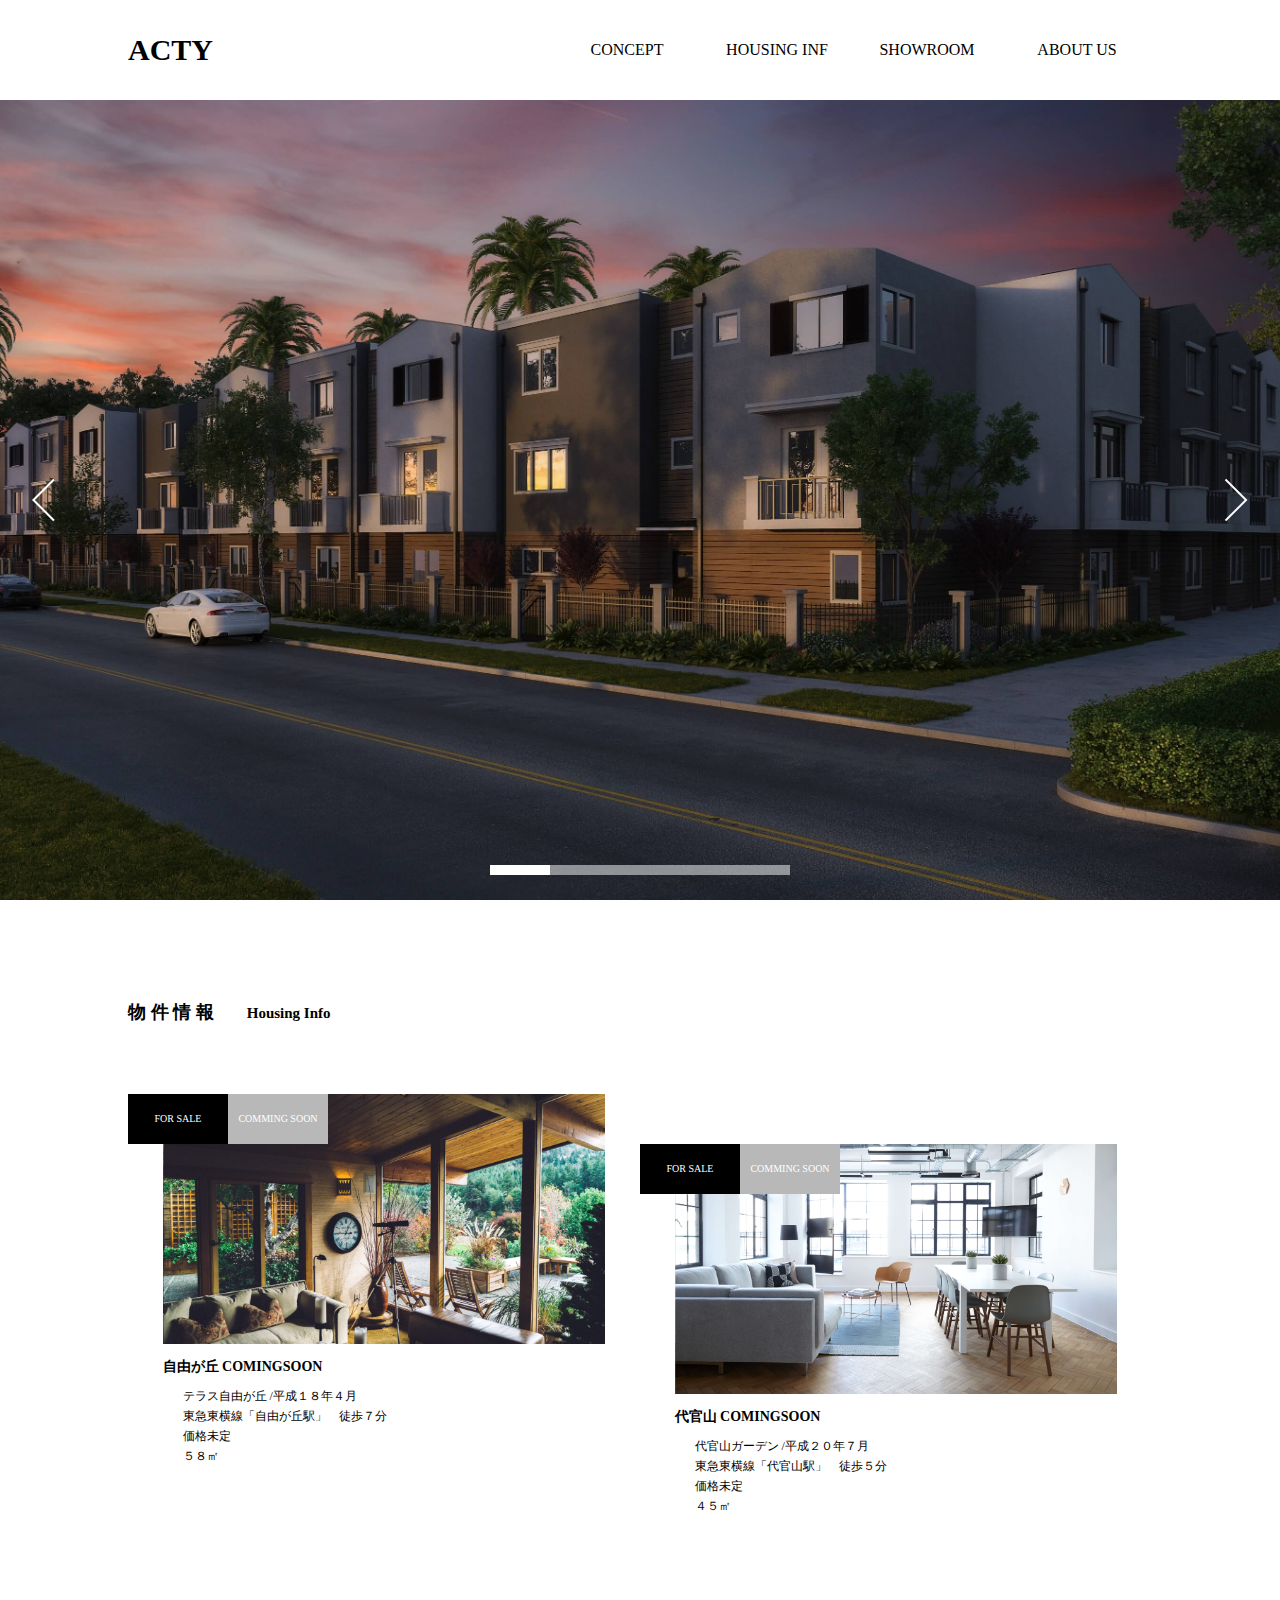
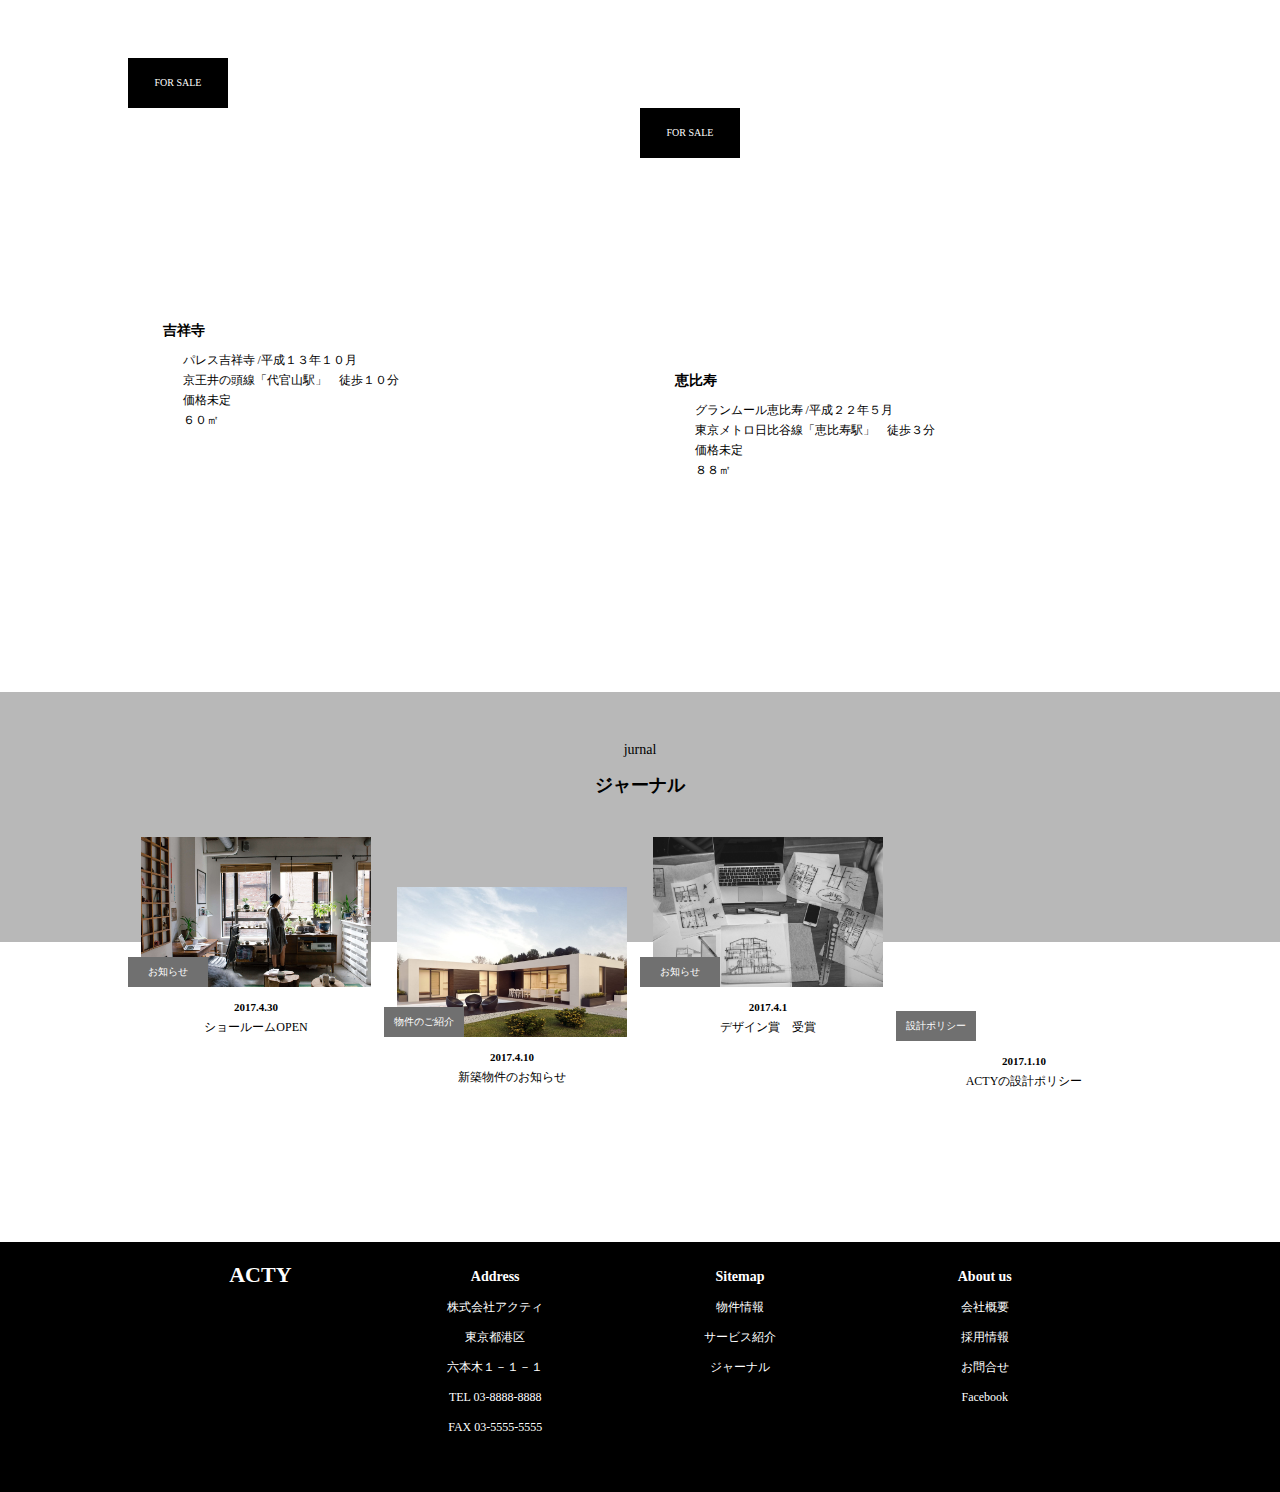
==== portfolio/index.html @ 84f0006b "a" ====
<!DOCTYPE html>
<html>
<head>
     <meta charset="utf-8">

     <meta name=viewport content="width=device-width, initial-scale=1">

     <title>portfolio</title>

  <!--  <link rel="stylesheet" hrel="css/font-awesome.min.css"> -->  
	<!-- <link rel="stylesheet" type="text/css" href="css/style.css"> -->

<!-- <link rel="stylesheet" href="//maxcdn.bootstrapcdn.com/font-awesome/4.3.0/css/font-awesome.min.css"> -->


  <link rel="stylesheet" href="css/skippr.css">
  <link rel="stylesheet" href="css/style.css">

</head>

<!-- ===================================
header
==================================== -->
       

<header>
      <div class="container clearfix">
          <h1>ACTY</h1>
          <div class="menu-box">
            <span class="list-bar"></span>
            <span class="list-bar"></span>
            <span class="list-bar"></span>
          </div>
          <nav>
            <ul class="nav">
              <li class="nav-list"><a href="#CONCEPT">CONCEPT</a></li>
              <li class="nav-list"><a href="#HOUSING INF">HOUSING INF</a></li>
              <li class="nav-list"><a href="#SHOWROOM">SHOWROOM</a></li>
              <li class="nav-list"><a href="#ABOUT US">ABOUT US</a></li>
            </ul>
          </nav>
      </div>
</header>



<!-- ==================================
mainVisual
================================== -->

<body>
  

   <div id="mv">
        <div id="theTarget">
            <div style="background-image: url(img/mv1.jpg)"></div>
            <div style="background-image: url(img/mv2.jpg)"></div>
            <div style="background-image: url(img/mv3.jpg)"></div>
            <div style="background-image: url(img/mv4.jpg)"></div>
            <div style="background-image: url(img/mv5.jpg)"></div>
        </div>
</div>
   

   <!-- <section id="mv"></section> -->



     
<!-- ==========================
HOUSING INF
==========================
 -->
<div class="home-housing-title container clearfix">
  <h2 class="h2 container clearfix">
    <span >物件情報</span>
    <span>Housing Info</span>
  </h2>
</div>








<div class="card-group container clearfix">
       
    <div class="card-gp container clearfix">
       <div class="card">
         <div class="card-img pic1"></div>
         　<div class="card-text" >
             <h3>自由が丘 COMINGSOON</h3>
             <ul class="card-list">
               <li>テラス自由が丘 /平成１８年４月</li>
               <li>東急東横線「自由が丘駅」　徒歩７分</li>
               <li>価格未定</li>
               <li>５８㎡</li>
             </ul>
           </div>
           <span class="for-sale">FOR SALE</span>
           <span class="comming-soon">COMMING SOON</span>

         </div>
      
  


       <div class="card2">
         <div class="card-img pic2"></div>
         　<div class="card-text" >
             <h3>代官山 COMINGSOON</h3>
             <ul class="card-list">
               <li>代官山ガーデン   /平成２０年７月</li>
               <li>東急東横線「代官山駅」　徒歩５分</li>
               <li>価格未定</li>
               <li>４５㎡</li>
             </ul>
           </div>
           <span class="for-sale">FOR SALE</span>
           <span class="comming-soon">COMMING SOON</span>

        </div>
       


        <div class="card">
         <div class="card-img pic3"></div>
         　<div class="card-text" >
             <h3>吉祥寺 <!-- COMINGSOON --></h3>
             <ul class="card-list">
               <li>パレス吉祥寺   /平成１３年１０月</li>
               <li>京王井の頭線「代官山駅」　徒歩１０分</li>
               <li>価格未定</li>
               <li>６０㎡</li>
             </ul>
           </div>
           <span class="for-sale">FOR SALE</span>
           <!-- <span class="comming-soon">COMMING SOON</span> -->

        </div>



       <div class="card2">
         <div class="card-img pic4"></div>
         　<div class="card-text" >
             <h3>恵比寿<!--  COMINGSOON --></h3>
             <ul class="card-list">
               <li>グランムール恵比寿   /平成２２年５月</li>
               <li>東京メトロ日比谷線「恵比寿駅」　徒歩３分</li>
               <li>価格未定</li>
               <li>８８㎡</li>
             </ul>
           </div>
           <span class="for-sale">FOR SALE</span>
           <!-- <span class="comming-soon">COMMING SOON</span>
 -->
        </div>

        </div>

        </div>



<!-- ==================================================
jurnal
================================================== -->



<div class="jurnal clearfix">
     <span class="jl-title">jurnal</span>
      <h3 class="jl-title2">ジャーナル</h3>
      
       
     

     <div class="j-group container clearfix">
       <div class="jl1 container clearfix">
        <div class="jl-img pic5"></div>
          <div class="jl-text">
            <h6>2017.4.30</h6>
             <p>ショールームOPEN</p>
          </div>
          <span class="news">お知らせ</span>
        </div>


       <div class="jl2 container clearfix">
        <div class="jl-img pic6"></div>
          <div class="jl-text">
            <h6>2017.4.10</h6>
             <p>新築物件のお知らせ</p>
          </div>
          <span class="news">物件のご紹介</span>
        </div>

     
　　　　<div class="jl1 container clearfix">
        <div class="jl-img pic7"></div>
          <div class="jl-text">
            <h6>2017.4.1</h6>
             <p>デザイン賞　受賞</p>
          </div>
          <span class="news">お知らせ</span>
        </div>


        <div class="jl3 container clearfix">
        <div class="jl-img pic8"></div>
          <div class="jl-text">
            <h6>2017.1.10</h6>
             <p>ACTYの設計ポリシー</p>
          </div>
          <span class="news">設計ポリシー</span>
        </div>
   </div>

</div>



<!-- ==============================================
footer
============================================== -->

<div class="footer-group clearfix">

  

  <div class="ft-group container clearfix">

  <div class="footer clearfix container">
    <!-- <div class="ft-text"> -->
    <h2 class="ft-h2">ACTY</h2>
    <!-- </div>  -->

  </div>


  <div class="footer clearfix container">
    <div class="ft-text clearfix">
      <h4>Address</h4>
      <ul class="ul1">
          <li>株式会社アクティ</li>
         <li>東京都港区</li>
         <li>六本木１－１－１</li>
         <li>TEL 03-8888-8888</li>
        <li>FAX 03-5555-5555</li>
      </ul>
      </div>
       <!-- <div class="ft-text clearfix container">
       <ul class="ul2">
        
      </ul> -->
       <!-- </div> -->
    </div>

  

<div class="footer clearfix container">
    <div class="ft-text2">
       <h4>Sitemap</h4>
       <ul class="ul1">
         <li>物件情報</li>
         <li>サービス紹介</li>
         <li>ジャーナル</li>   
       </ul>
    </div>

</div>


<div class="footer clearfix container">
  <div class="ft-text2">
    <h4>About us</h4>
    <ul class="ul1">
      <li>会社概要</li>
      <li>採用情報</li>
      <li>お問合せ</li>
      <li>Facebook</li>
    </ul>
   <!-- <i class="fa fa-facebook-official Facebook container clearfix" aria-hidden="true"></i>  -->
  </div>
  
<!-- <span class="fa fa-facebook"></span> -->

  
</div>
</div>

</div>

 <script src="https://ajax.googleapis.com/ajax/libs/jquery/2.2.4/jquery.min.js"> </script>
 


 
    <script src="js/skippr.min.js"></script>
    <!-- 自分で作ったｊｓファイル -->
    <script src="js/script.js"></script>



   </body>

   </html>







    <!-- <div class="pic1 clearfix"></div>

    <div class="header container clearfix">
    　
    <div class="header-logo">
    	<h1>ACTY</h1>
    </div>

　　　 <div class="header-list">
	     <ul>
	     	<li>CONSEPT</li>
	     	<li>HOUSING INF</li>
	     	<li>SHOWROOM</li>
	     	<li>ABOUT US</li>
	     </ul>
	   </div>
    </div>



<div class="container clearfix">
   <h2>物件情報</h2>
 </div>


    <!<div class="btn-wrapper">
    	<a href="#" class="btn-concept">CONSEPT</a>
        <a href="#" class="btn-housinginf">HOUSING INF</a>
        <a href="#" class="btn-showroom">SHOWROOM</a>
        <a href="#" class="btn-aboutus">ABOUT US</a>
    </div>
 -->

  

    

  
  
 



 
 <!-- <div class="bigbox1 container clearfix"> 
      <div class="one"></div>

      <h4 >白金台 COMMINGSOON</h4>

     
     	<ul class="list">
     		<li>平成２０年</li>
     		<li>恵比寿駅</li>
     		<li>価格未定</li>
     		<li>110㎡</li>
     	</ul>
 </div> -->
    



<!-- <div class="bigbox2 container clearfix"> 
      <div class="two"></div>

      <h4 class="p2">自由が丘 COMMINGSOON</h4>
     
     	<ul class="list">
     		<li>平成２０年</li>
     		<li>恵比寿駅</li>
     		<li>価格未定</li>
     		<li>110㎡</li>
     	</ul>
    </div>
      -->



    <!-- <div class="bigbox3 container clearfix"> 
      <div class="three"></div>

       <h4 class="p3">恵比寿 COMMINGSOON</h4>
     
     	<ul class="list">
     		<li>平成２０年</li>
     		<li>恵比寿駅</li>
     		<li>価格未定</li>
     		<li>110㎡</li>
     	</ul>
    </div>
 -->

 
    <!-- <div class="bigbox4 container clearfix"> 
       <div class="four"></div>

        <h4 class="p4">恵比寿 COMMINGSOON</h4>
     
     	<ul class="list">
     		<li>平成２０年</li>
     		<li>恵比寿駅</li>
     		<li>価格未定</li>
     		<li>110㎡</li>
     	</ul>
    </div>
   

   </div>
 -->


<!-- <div class="news">
	
</div>


<div class="concept">
	
</div>
    


 <div class="footer clearfix">
       	<div class="footer-logo">ACTY</div>
       	 <div class="footer-list">
       	 	<ul>
       	 		<li>会社概要</li>
       	 		<li>採用</li>
       	 		<li>お問合せ</li>
       	 	</ul>
       	 </div>

  </div>
    -->
    
   

  
<!-- </body>
</html> -->
---- portfolio/css/style.css ----
/*==========
setteing
==========*/
*{
	margin: 0;
	padding: 0;
	box-sizing: border-box;
}

html{
	font-size: 62.5%;
}

a{
	text-decoration: none;
}


.clearfix::after{
	content: "";
	display: block;
	clear: both;
}

.container{
	width: 1024px;
	margin: 0 auto;
	font-family: serif;
}


/*===========================================
header
===========================================*/

header{
	position: fixed;
	width: 100%;
	height: 100px;
	background-color: white; 
	z-index: 1;
}


h1{
	width: 150px;
	line-height: 100px;
	float: left;
	font-size: 3rem;
	margin-top: 0;
	margin-bottom: 0;

}

.nav{
	margin-top: 0;
	margin-bottom: 0;
}


.nav-list{
	/*color: black;*/
}

.nav-list a:hover{
	background-color: gray;
	/*color: black;*/

	/*color: black;*/

}


/*.nav-list:hover{
	background-color: gray;

}*/


/*=========================================
mainvisual
==========================================*/

#mv{
	/*background-image: url(../img/pic.jpg);*/
    width: 100%;
    height: 100vh;
    background-size: cover;
    background-position: center;
    padding-top: 100px;

}




/*=============================================
ハンバーガーメニュー
============================================*/
.menu-box{
	display: none;
	/*display: block;*/
	float: right;
	width: 40px;
	height: 40px;
	margin-right: 5%;
	border: 1px solid white;
	background-color: black;
	margin-top: 15px;
	/*margin-bottom: 10px;*/

}


.list-bar{
	display: block;
	width: 25px;
	height: 2px;
	margin: 7px auto;
	background-color: white;
}


.list-bar: first-child{
	margin-top: 10px;
}

/*=======================
ハンバーガーメニュー終わり
=======================*/

.nav{
	float: right;
}

.nav-list{
	float: left;
	width: 150px;
	line-height: 100px;
	/*color: #FAFAFA;*/
	text-align: center;
	list-style: none;
	font-size: 1.6rem;

}

.nav-list a{
	color: #000;

}

/*======================================
HOUSING INF
=======================================*/
.home-housing-title{
	width: 100%;
    height: auto;
    margin-top: 100px;

}

.home-housing-title h2 span:first-child{
	font-size: 1.8rem;
	letter-spacing: .25em;
    margin-right: 15px;
    width: 100px;

}


.home-housing-title h2 span{
	display: inline-block;
	width: 100px;
}




.card-group{
	width: 90%;
	margin: 70px auto;
}

.card{
	position: relative;
	float: left;
	width: 50%;
	margin: 0 auto;
	padding: 0 10px;
	/*margin-left: 10px;
	margin-right: 10px;*/
}


.card2{
	position: relative;
	float: left;
	width: 50%;
	margin: 0 auto;
	/*margin-left: 50px;*/
	margin-top: 50px;
	padding: 0 10px;
}

.card-img{
	width: 90%;
	height: 250px;
	background-size: cover;
	background-position: center;
	margin: 0 auto;
}

h3{
	font-size: 1.4rem;
	padding-bottom: 10px;
}

.card-text{
	width: 90%;
	height: 200px;
	background-color: white;
	/*padding-bottom: 50px;*/
	margin: 0 auto 50px;
}

.card-list{
	padding-left: 20px;
	line-height: 20px;
}

li{
	list-style: none;
	line-height: : 30px;
	font-size: 1.2rem;
}


.pic1{
    background-image: url(../img/pic1.jpg);
}


.pic2{
	background-image: url(../img/pic2.jpg);
}


.pic3{
	background-image: url(../img/pic3.jpg);
}

.pic4{
	background-image: url(../img/pic4.jpg);
}


.pic5{
	background-image: url(../img/pic5.jpg)
}

.pic6{
	background-image: url(../img/pic6.jpg)
}

.pic7{
	background-image: url(../img/pic7.jpg);
}

.pic8{
	background-image: url(../img/pic8.jpg);
}

.for-sale{
	position: absolute;
	top: 0;
	left: 0;
	display: block;
	width: 100px;
	height: 50px;
	line-height: 50px;
	text-align: center;
	color: white;
	background-color: black;

}


.comming-soon{
	position: absolute;
	top: 0;
	left: 100px;
	display: block;
	width: 100px;
	height: 50px;
	line-height: 50px;
	text-align: center;
	color: white;
	background-color: #b8b8b8;

}

/*===============================
jurnal
===============================*/

.jurnal{
	width: 100%;
    height: 250px;
    background-color: #b8b8b8;
    text-align: center;
    font-family: serif;

   
}


.jl-title{
	display: block;
	text-align: center;
	padding-bottom: 15px;
	padding-top: 50px;
	font-size: 1.4rem;
	text-align: center;

}

.jl-title2{
	text-align: center;
	margin-bottom: 30px;
	font-size: 1.8rem;
	text-align: center;
}






.jl1{
   position: relative;
   float: left;
   width: 25%;
   /*margin-left: 30px;
   margin-right: 10px;*/
   /*margin: 0 auto;*/
   height: 250px;
   /*margin-top: 50px;*/
   }




.jl-img{
	width: 90%;
	height: 150px;
	margin: 0 auto;
	background-size: cover;
	background-position: center;
}


.jl-text{
	width: 90%;
	height: 50px;
	background-color: white;
	padding-top: 10px;
	margin: 0 auto;
	
}


.news{
	position: absolute;
	top: 120px;
	left: 0;
	display: block;
	width: 80px;
	height: 30px;
	line-height: 30px;
	text-align: center;
	color: white;
	background-color: #707070;

}


.jl2{
   position: relative;
   float: left;
   width: 25%;
   /*margin-left: 30px;
   margin-right: 10px;*/
   /*margin: 0 auto;*/
   height: 250px;
   margin-top: 50px;
   }

.jl3{
   position: relative;
   float: left;
   width: 25%;
   /*margin-left: 30px;
   margin-right: 10px;*/
   /*margin: 0 auto;*/
   height: 250px;
   margin-top: 40px;
   }


p{
	font-size: 1.2rem;
	line-height: 20px;
}

h6{
	font-size: 1.1rem;
	line-height: 20px;
}



/*==========================================
footer
==========================================*/

.footer-group{
	background-color: black;
	width: 100%;
    margin-top: 300px;

}


.footer{
	float: left;
	width: 20%;
	margin-left: 20px;
	margin-right: 20px;

}

.ft-h2{
	padding-top: 20px;
	font-size: 2.2rem;
	padding-left: 20px;
	color: white;
	text-align: center	;
	width: 100%;
}



.ft-text{
	width: 100%;
	height: 250px;
	color: white;
	line-height: 30px;
	text-align: center	;
}
	

.ft-text2{
	width: 100%;
	height: 250px;
	color: white;
	line-height: 30px;
	text-align: center	;
}


h4{
	padding-top: 20px;
	font-size: 1.4rem;

}

/*.ft-h2{
	margin-top: 20px;
	font-size: 	1.8rem;
}
*/
.Facebook{
	color: white;
	width: 	5px;
	height: 5px;
}




/*====================================
Media Queries
====================================
*/

@media(max-width: 767px){



/*======================
setting
======================*/

.container{
	width: 90%;
	margin: 0 auto;
}


.sp-none{
	display: none;
}



/*=======================
header
=======================*/

header{
	height: 70px;
}

h1{
	line-height: 70px;
}


.menu-box{
	display: block;
}




.nav{
	float: none;
}


.nav-list{
	display: none;
	float: none;
	width: 100%;
	line-height: 50px;
	border-top: 1px solid black;
	text-align: center;
	background-color: white;
}


/*==================================
mainvisual
==================================*/
/*.theTarget{
	display: none;
}*/

#mv{
	padding-top: 70px;
	height: 60vh;
	
}


.home-housing-title{
	margin-top: 100px;
	margin-bottom: 	30px;
}




.card-group{
	width: 90%;
}


.card-img{
	width: 100%;
	height: 200px;

}


.card{
	float: none;
	width: 100%;
	
}


.card-text{
	height: 100px;
}

.card2{
	float: none;
	width: 100%;
	display: none;
	
}


.for-sale{
	width: 80px;
	height: 40px;
	line-height: 40px;
	font-size: 	0.8rem;

}

.comming-soon{
	width: 80px;
	height: 40px;
	line-height: 40px;
	left: 80px;
	font-size:  0.8rem;

}

.jurnal{
	width: 100%;
	height: 200px;
}

.jl-title{
	padding-top: 20px;

}


.jl1{
	/*float: none;*/
	width: 	50%;
}


.jl2{
	float: none;
	display: none;
}

.jl3{
	float: none;
	display: none;
}

.footer-group{
	margin-top: 240px;
}

.footer{
	width: 	100%;

}

.ft-h2{
	padding-left: 0;
	padding-bottom: 10px;
}




.ft-text{
	text-align: center;
	width: 	100%;
	/*height: 200px*/

}


.ft-text2{
	display: none;
}



/*h3{
	width: 90%;
	height: 150px;
	line-height: 60px;
	color: black;

}


h4{
	width: 90%;
	height: 100px;
	line-height: 50px;
	color: black;
}*/

/*.pic1 {
	background-image: url(../img/pic1.jpg);
	height: 100vh;
	background-size: cover;

}

.header-logo{
	padding-top: 70px;
	padding: 20px;
	float: left;
	font-weight: bold;
	font-size: 25px;
}


li {
	list-style: none;
	float: left;
	padding-left: 20px;
}


h2{
	padding-top: 100px;
	padding-left: 20px;
	padding-bottom: 50px;

}
*/




/*.btn-wrapper {
	
	padding-right: 100px;
	padding-top: 50px;
	font-size: 15px;
	color: black;
	

}


.btn-concept:hover{
	background-color: gray

}

.btn-housinginf:hover{
	background-color: gray

}

.btn-showroom:hover{
	background-color: gray
}

.btn-aboutus:hover{
	background-color: gray
}
*/


/*.bigbox1{
	height: 800px;
	width: 50%;
	float: left;
	text-align: left;
	padding-left: 20;
}


.one{
	background-image: url(../img/pic2.jpg);
	height: 300px;
	width: 80%;
	background-size: cover;
	margin: 20px;
}


h4{
	height: 50px;
	width: 60%;
	padding-left: 40px;
	font-size: 14px;	
}


.list{
	height: 50px;
	width: 60%;
	padding-left: 40px;
	font-size: 12px;
	line-height: 25px;	
	display: block;
}


li{
	list-style: none;

}


.bigbox2{
	height: 800px;
	width: 50%;
	float: left;
	text-align: left;
	padding-left: 20px;
}

.two{
	background-image: url(../img/pic3.jpg);
	height: 300px;
	width: 80%;
	background-size: cover;
	margin: 50px 20px 20px 20px;
}


.p2{
	height: 50px;
	width: 60%;
	padding-left: 40px;
	font-size: 14px;	
}


ul{
	height: 50px;
	width: 60%;
	padding-left: 40px;
	font-size: 12px;
	line-height: 25px;	
}


li{
	list-style: none;

}





.bigbox3{
	height: 800px;
	width: 50%;
	float: left;
	text-align: left;
	padding-left: 20px;
}

.three{
	background-image: url(../img/pic4.jpg);
	height: 300px;
	width: 80%;
	background-size: cover;
	margin: 20px;
}


.p3{
	height: 50px;
	width: 60%;
	padding-left: 40px;
	font-size: 14px;	
}


ul{
	height: 50px;
	width: 60%;
	padding-left: 40px;
	font-size: 12px;
	line-height: 25px;	
}


li{
	list-style: none;

}


.bigbox4{
	height: 800px;
	width: 50%;
	float: left;
	text-align: left;
	padding-left: 20px;
}

.four{
	background-image: url(../img/pic5.jpg);
	height: 300px;
	width: 80%;
	background-size: cover;
	margin: 50px 20px 20px 20px;
}


.p4{
	height: 50px;
	width: 60%;
	padding-left: 40px;
	font-size: 14px;	
}


ul{
	height: 50px;
	width: 60%;
	padding-left: 40px;
	font-size: 12px;
	line-height: 25px;	
}


li{
	list-style: none;

}

*/

/*.footer{
	background-color: black;
	color: white;
}

.footer-list{
	float: right;

}
---- portfolio/css/skippr.css ----
.skippr{width:100%;height:100%;position:relative;overflow:hidden}.skippr>div{position:absolute;width:100%;height:100%;background-size:cover;background-position:50% 62.5%}.skippr>img{position:absolute;top:50%;left:50%;-webkit-transform:translate(-50%, -50%);-moz-transform:translate(-50%, -50%);-ms-transform:translate(-50%, -50%);transform:translate(-50%, -50%);width:100%;min-height:100%}.skippr-nav-container{position:absolute;left:50%;-webkit-transform:translate(-50%, 0);transform:translate(-50%, 0);-moz-transform:translate(-50%, 0);-ms-transform:translate(-50%, 0);bottom:25px;overflow:auto;z-index:999}.skippr-nav-element{cursor:pointer;float:left;background-color:rgba(255,255,255,0.5);-webkit-transition:all .25s linear;transition:all .25s linear}.skippr-nav-element-bubble{width:12px;height:12px;border-radius:50%;margin:0 4px}.skippr-nav-element-block{width:60px;height:10px}.skippr-nav-element:hover,.skippr-nav-element-active{background-color:#fff}.skippr-arrow{position:absolute;z-index:999;top:50%;-webkit-transform:translate(0%, -50%);-moz-transform:translate(0%, -50%);-ms-transform:translate(0%, -50%);transform:translate(0%, -50%);width:30px;height:30px;transform-origin:center center;-webkit-transform-origin:top left;cursor:pointer}.skippr-previous{left:2.5%;-webkit-transform:rotate(-45deg);transform:rotate(-45deg);border-top:2px solid white;border-left:2px solid white}.skippr-next{right:3.5%;-webkit-transform:rotate(-45deg);transform:rotate(-45deg);border-bottom:2px solid white;border-right:2px solid white}
/*# sourceMappingURL=skippr.css.map */
---- portfolio/css/style.css ----
/*==========
setteing
==========*/
*{
	margin: 0;
	padding: 0;
	box-sizing: border-box;
}

html{
	font-size: 62.5%;
}

a{
	text-decoration: none;
}


.clearfix::after{
	content: "";
	display: block;
	clear: both;
}

.container{
	width: 1024px;
	margin: 0 auto;
	font-family: serif;
}


/*===========================================
header
===========================================*/

header{
	position: fixed;
	width: 100%;
	height: 100px;
	background-color: white; 
	z-index: 1;
}


h1{
	width: 150px;
	line-height: 100px;
	float: left;
	font-size: 3rem;
	margin-top: 0;
	margin-bottom: 0;

}

.nav{
	margin-top: 0;
	margin-bottom: 0;
}


.nav-list{
	/*color: black;*/
}

.nav-list a:hover{
	background-color: gray;
	/*color: black;*/

	/*color: black;*/

}


/*.nav-list:hover{
	background-color: gray;

}*/


/*=========================================
mainvisual
==========================================*/

#mv{
	/*background-image: url(../img/pic.jpg);*/
    width: 100%;
    height: 100vh;
    background-size: cover;
    background-position: center;
    padding-top: 100px;

}




/*=============================================
ハンバーガーメニュー
============================================*/
.menu-box{
	display: none;
	/*display: block;*/
	float: right;
	width: 40px;
	height: 40px;
	margin-right: 5%;
	border: 1px solid white;
	background-color: black;
	margin-top: 15px;
	/*margin-bottom: 10px;*/

}


.list-bar{
	display: block;
	width: 25px;
	height: 2px;
	margin: 7px auto;
	background-color: white;
}


.list-bar: first-child{
	margin-top: 10px;
}

/*=======================
ハンバーガーメニュー終わり
=======================*/

.nav{
	float: right;
}

.nav-list{
	float: left;
	width: 150px;
	line-height: 100px;
	/*color: #FAFAFA;*/
	text-align: center;
	list-style: none;
	font-size: 1.6rem;

}

.nav-list a{
	color: #000;

}

/*======================================
HOUSING INF
=======================================*/
.home-housing-title{
	width: 100%;
    height: auto;
    margin-top: 100px;

}

.home-housing-title h2 span:first-child{
	font-size: 1.8rem;
	letter-spacing: .25em;
    margin-right: 15px;
    width: 100px;

}


.home-housing-title h2 span{
	display: inline-block;
	width: 100px;
}




.card-group{
	width: 90%;
	margin: 70px auto;
}

.card{
	position: relative;
	float: left;
	width: 50%;
	margin: 0 auto;
	padding: 0 10px;
	/*margin-left: 10px;
	margin-right: 10px;*/
}


.card2{
	position: relative;
	float: left;
	width: 50%;
	margin: 0 auto;
	/*margin-left: 50px;*/
	margin-top: 50px;
	padding: 0 10px;
}

.card-img{
	width: 90%;
	height: 250px;
	background-size: cover;
	background-position: center;
	margin: 0 auto;
}

h3{
	font-size: 1.4rem;
	padding-bottom: 10px;
}

.card-text{
	width: 90%;
	height: 200px;
	background-color: white;
	/*padding-bottom: 50px;*/
	margin: 0 auto 50px;
}

.card-list{
	padding-left: 20px;
	line-height: 20px;
}

li{
	list-style: none;
	line-height: : 30px;
	font-size: 1.2rem;
}


.pic1{
    background-image: url(../img/pic1.jpg);
}


.pic2{
	background-image: url(../img/pic2.jpg);
}


.pic3{
	background-image: url(../img/pic3.jpg);
}

.pic4{
	background-image: url(../img/pic4.jpg);
}


.pic5{
	background-image: url(../img/pic5.jpg)
}

.pic6{
	background-image: url(../img/pic6.jpg)
}

.pic7{
	background-image: url(../img/pic7.jpg);
}

.pic8{
	background-image: url(../img/pic8.jpg);
}

.for-sale{
	position: absolute;
	top: 0;
	left: 0;
	display: block;
	width: 100px;
	height: 50px;
	line-height: 50px;
	text-align: center;
	color: white;
	background-color: black;

}


.comming-soon{
	position: absolute;
	top: 0;
	left: 100px;
	display: block;
	width: 100px;
	height: 50px;
	line-height: 50px;
	text-align: center;
	color: white;
	background-color: #b8b8b8;

}

/*===============================
jurnal
===============================*/

.jurnal{
	width: 100%;
    height: 250px;
    background-color: #b8b8b8;
    text-align: center;
    font-family: serif;

   
}


.jl-title{
	display: block;
	text-align: center;
	padding-bottom: 15px;
	padding-top: 50px;
	font-size: 1.4rem;
	text-align: center;

}

.jl-title2{
	text-align: center;
	margin-bottom: 30px;
	font-size: 1.8rem;
	text-align: center;
}






.jl1{
   position: relative;
   float: left;
   width: 25%;
   /*margin-left: 30px;
   margin-right: 10px;*/
   /*margin: 0 auto;*/
   height: 250px;
   /*margin-top: 50px;*/
   }




.jl-img{
	width: 90%;
	height: 150px;
	margin: 0 auto;
	background-size: cover;
	background-position: center;
}


.jl-text{
	width: 90%;
	height: 50px;
	background-color: white;
	padding-top: 10px;
	margin: 0 auto;
	
}


.news{
	position: absolute;
	top: 120px;
	left: 0;
	display: block;
	width: 80px;
	height: 30px;
	line-height: 30px;
	text-align: center;
	color: white;
	background-color: #707070;

}


.jl2{
   position: relative;
   float: left;
   width: 25%;
   /*margin-left: 30px;
   margin-right: 10px;*/
   /*margin: 0 auto;*/
   height: 250px;
   margin-top: 50px;
   }

.jl3{
   position: relative;
   float: left;
   width: 25%;
   /*margin-left: 30px;
   margin-right: 10px;*/
   /*margin: 0 auto;*/
   height: 250px;
   margin-top: 40px;
   }


p{
	font-size: 1.2rem;
	line-height: 20px;
}

h6{
	font-size: 1.1rem;
	line-height: 20px;
}



/*==========================================
footer
==========================================*/

.footer-group{
	background-color: black;
	width: 100%;
    margin-top: 300px;

}


.footer{
	float: left;
	width: 20%;
	margin-left: 20px;
	margin-right: 20px;

}

.ft-h2{
	padding-top: 20px;
	font-size: 2.2rem;
	padding-left: 20px;
	color: white;
	text-align: center	;
	width: 100%;
}



.ft-text{
	width: 100%;
	height: 250px;
	color: white;
	line-height: 30px;
	text-align: center	;
}
	

.ft-text2{
	width: 100%;
	height: 250px;
	color: white;
	line-height: 30px;
	text-align: center	;
}


h4{
	padding-top: 20px;
	font-size: 1.4rem;

}

/*.ft-h2{
	margin-top: 20px;
	font-size: 	1.8rem;
}
*/
.Facebook{
	color: white;
	width: 	5px;
	height: 5px;
}




/*====================================
Media Queries
====================================
*/

@media(max-width: 767px){



/*======================
setting
======================*/

.container{
	width: 90%;
	margin: 0 auto;
}


.sp-none{
	display: none;
}



/*=======================
header
=======================*/

header{
	height: 70px;
}

h1{
	line-height: 70px;
}


.menu-box{
	display: block;
}




.nav{
	float: none;
}


.nav-list{
	display: none;
	float: none;
	width: 100%;
	line-height: 50px;
	border-top: 1px solid black;
	text-align: center;
	background-color: white;
}


/*==================================
mainvisual
==================================*/
/*.theTarget{
	display: none;
}*/

#mv{
	padding-top: 70px;
	height: 60vh;
	
}


.home-housing-title{
	margin-top: 100px;
	margin-bottom: 	30px;
}




.card-group{
	width: 90%;
}


.card-img{
	width: 100%;
	height: 200px;

}


.card{
	float: none;
	width: 100%;
	
}


.card-text{
	height: 100px;
}

.card2{
	float: none;
	width: 100%;
	display: none;
	
}


.for-sale{
	width: 80px;
	height: 40px;
	line-height: 40px;
	font-size: 	0.8rem;

}

.comming-soon{
	width: 80px;
	height: 40px;
	line-height: 40px;
	left: 80px;
	font-size:  0.8rem;

}

.jurnal{
	width: 100%;
	height: 200px;
}

.jl-title{
	padding-top: 20px;

}


.jl1{
	/*float: none;*/
	width: 	50%;
}


.jl2{
	float: none;
	display: none;
}

.jl3{
	float: none;
	display: none;
}

.footer-group{
	margin-top: 240px;
}

.footer{
	width: 	100%;

}

.ft-h2{
	padding-left: 0;
	padding-bottom: 10px;
}




.ft-text{
	text-align: center;
	width: 	100%;
	/*height: 200px*/

}


.ft-text2{
	display: none;
}



/*h3{
	width: 90%;
	height: 150px;
	line-height: 60px;
	color: black;

}


h4{
	width: 90%;
	height: 100px;
	line-height: 50px;
	color: black;
}*/

/*.pic1 {
	background-image: url(../img/pic1.jpg);
	height: 100vh;
	background-size: cover;

}

.header-logo{
	padding-top: 70px;
	padding: 20px;
	float: left;
	font-weight: bold;
	font-size: 25px;
}


li {
	list-style: none;
	float: left;
	padding-left: 20px;
}


h2{
	padding-top: 100px;
	padding-left: 20px;
	padding-bottom: 50px;

}
*/




/*.btn-wrapper {
	
	padding-right: 100px;
	padding-top: 50px;
	font-size: 15px;
	color: black;
	

}


.btn-concept:hover{
	background-color: gray

}

.btn-housinginf:hover{
	background-color: gray

}

.btn-showroom:hover{
	background-color: gray
}

.btn-aboutus:hover{
	background-color: gray
}
*/


/*.bigbox1{
	height: 800px;
	width: 50%;
	float: left;
	text-align: left;
	padding-left: 20;
}


.one{
	background-image: url(../img/pic2.jpg);
	height: 300px;
	width: 80%;
	background-size: cover;
	margin: 20px;
}


h4{
	height: 50px;
	width: 60%;
	padding-left: 40px;
	font-size: 14px;	
}


.list{
	height: 50px;
	width: 60%;
	padding-left: 40px;
	font-size: 12px;
	line-height: 25px;	
	display: block;
}


li{
	list-style: none;

}


.bigbox2{
	height: 800px;
	width: 50%;
	float: left;
	text-align: left;
	padding-left: 20px;
}

.two{
	background-image: url(../img/pic3.jpg);
	height: 300px;
	width: 80%;
	background-size: cover;
	margin: 50px 20px 20px 20px;
}


.p2{
	height: 50px;
	width: 60%;
	padding-left: 40px;
	font-size: 14px;	
}


ul{
	height: 50px;
	width: 60%;
	padding-left: 40px;
	font-size: 12px;
	line-height: 25px;	
}


li{
	list-style: none;

}





.bigbox3{
	height: 800px;
	width: 50%;
	float: left;
	text-align: left;
	padding-left: 20px;
}

.three{
	background-image: url(../img/pic4.jpg);
	height: 300px;
	width: 80%;
	background-size: cover;
	margin: 20px;
}


.p3{
	height: 50px;
	width: 60%;
	padding-left: 40px;
	font-size: 14px;	
}


ul{
	height: 50px;
	width: 60%;
	padding-left: 40px;
	font-size: 12px;
	line-height: 25px;	
}


li{
	list-style: none;

}


.bigbox4{
	height: 800px;
	width: 50%;
	float: left;
	text-align: left;
	padding-left: 20px;
}

.four{
	background-image: url(../img/pic5.jpg);
	height: 300px;
	width: 80%;
	background-size: cover;
	margin: 50px 20px 20px 20px;
}


.p4{
	height: 50px;
	width: 60%;
	padding-left: 40px;
	font-size: 14px;	
}


ul{
	height: 50px;
	width: 60%;
	padding-left: 40px;
	font-size: 12px;
	line-height: 25px;	
}


li{
	list-style: none;

}

*/

/*.footer{
	background-color: black;
	color: white;
}

.footer-list{
	float: right;

}
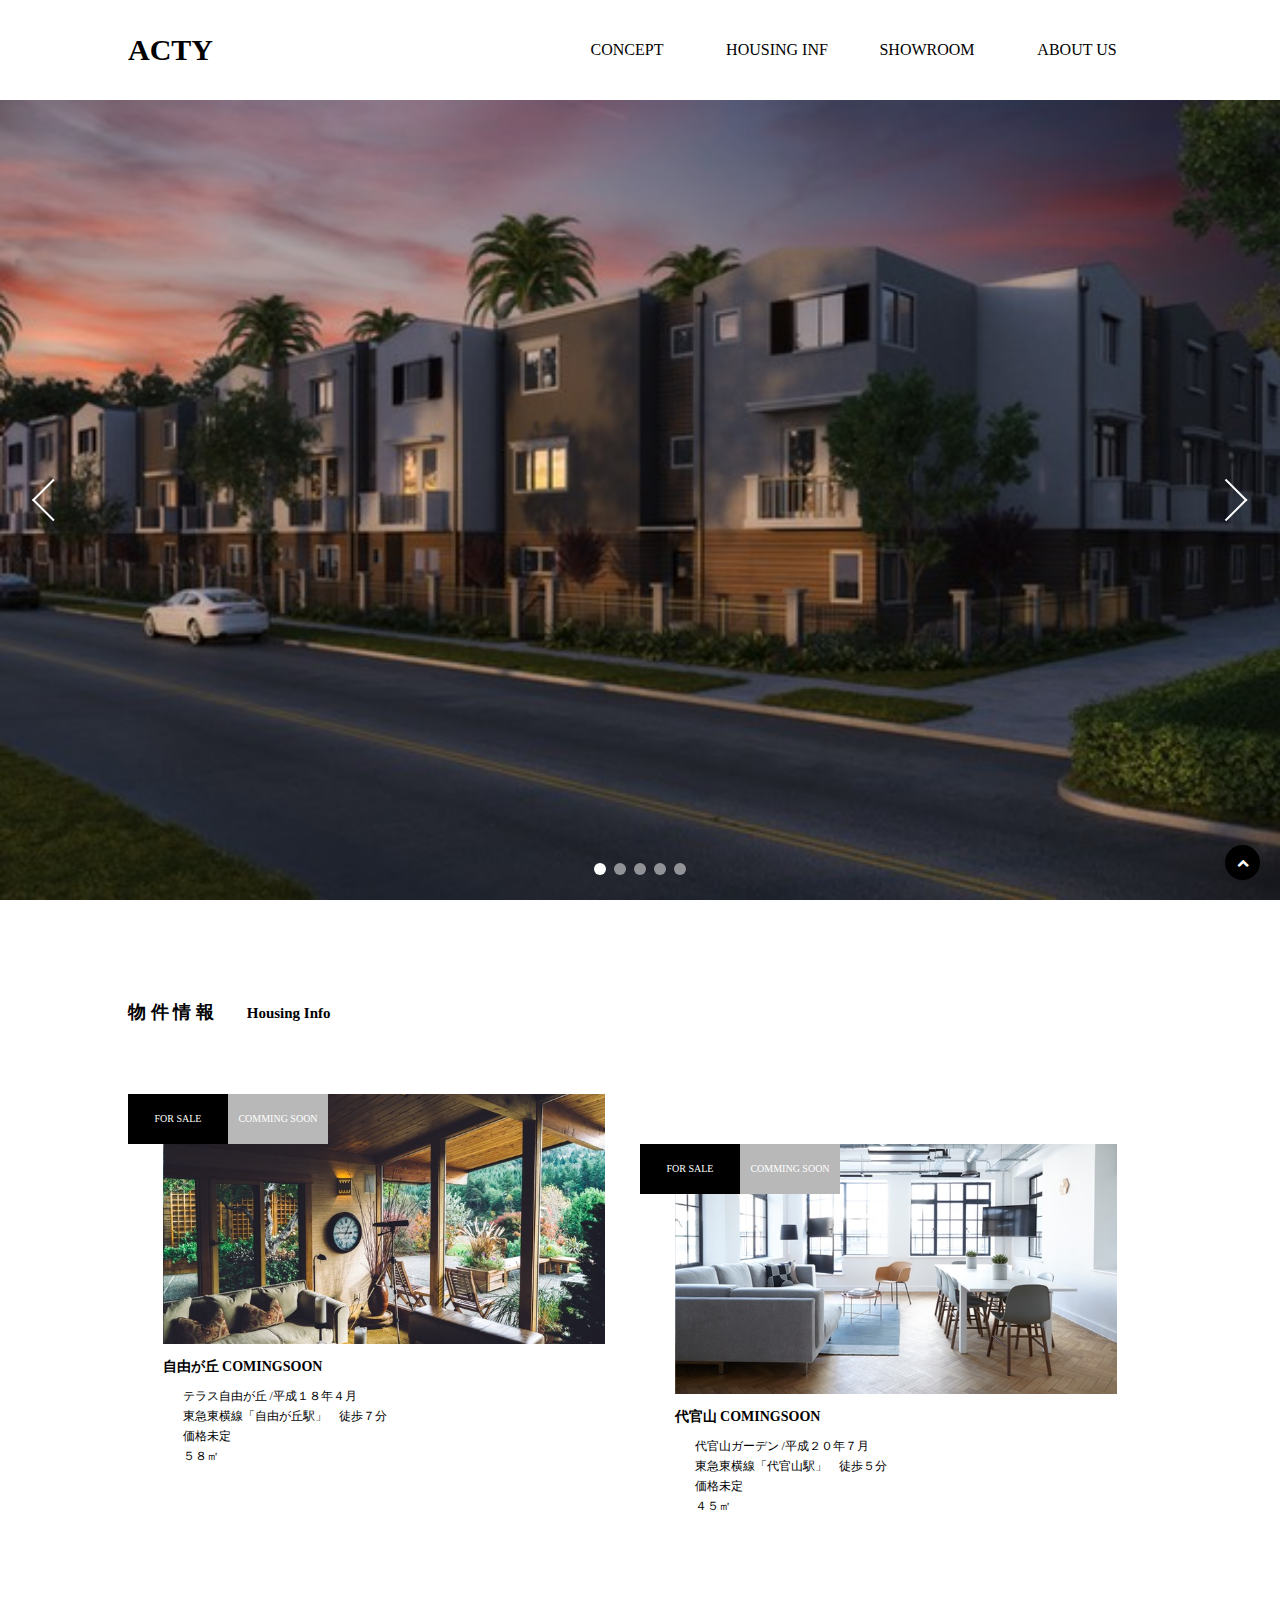
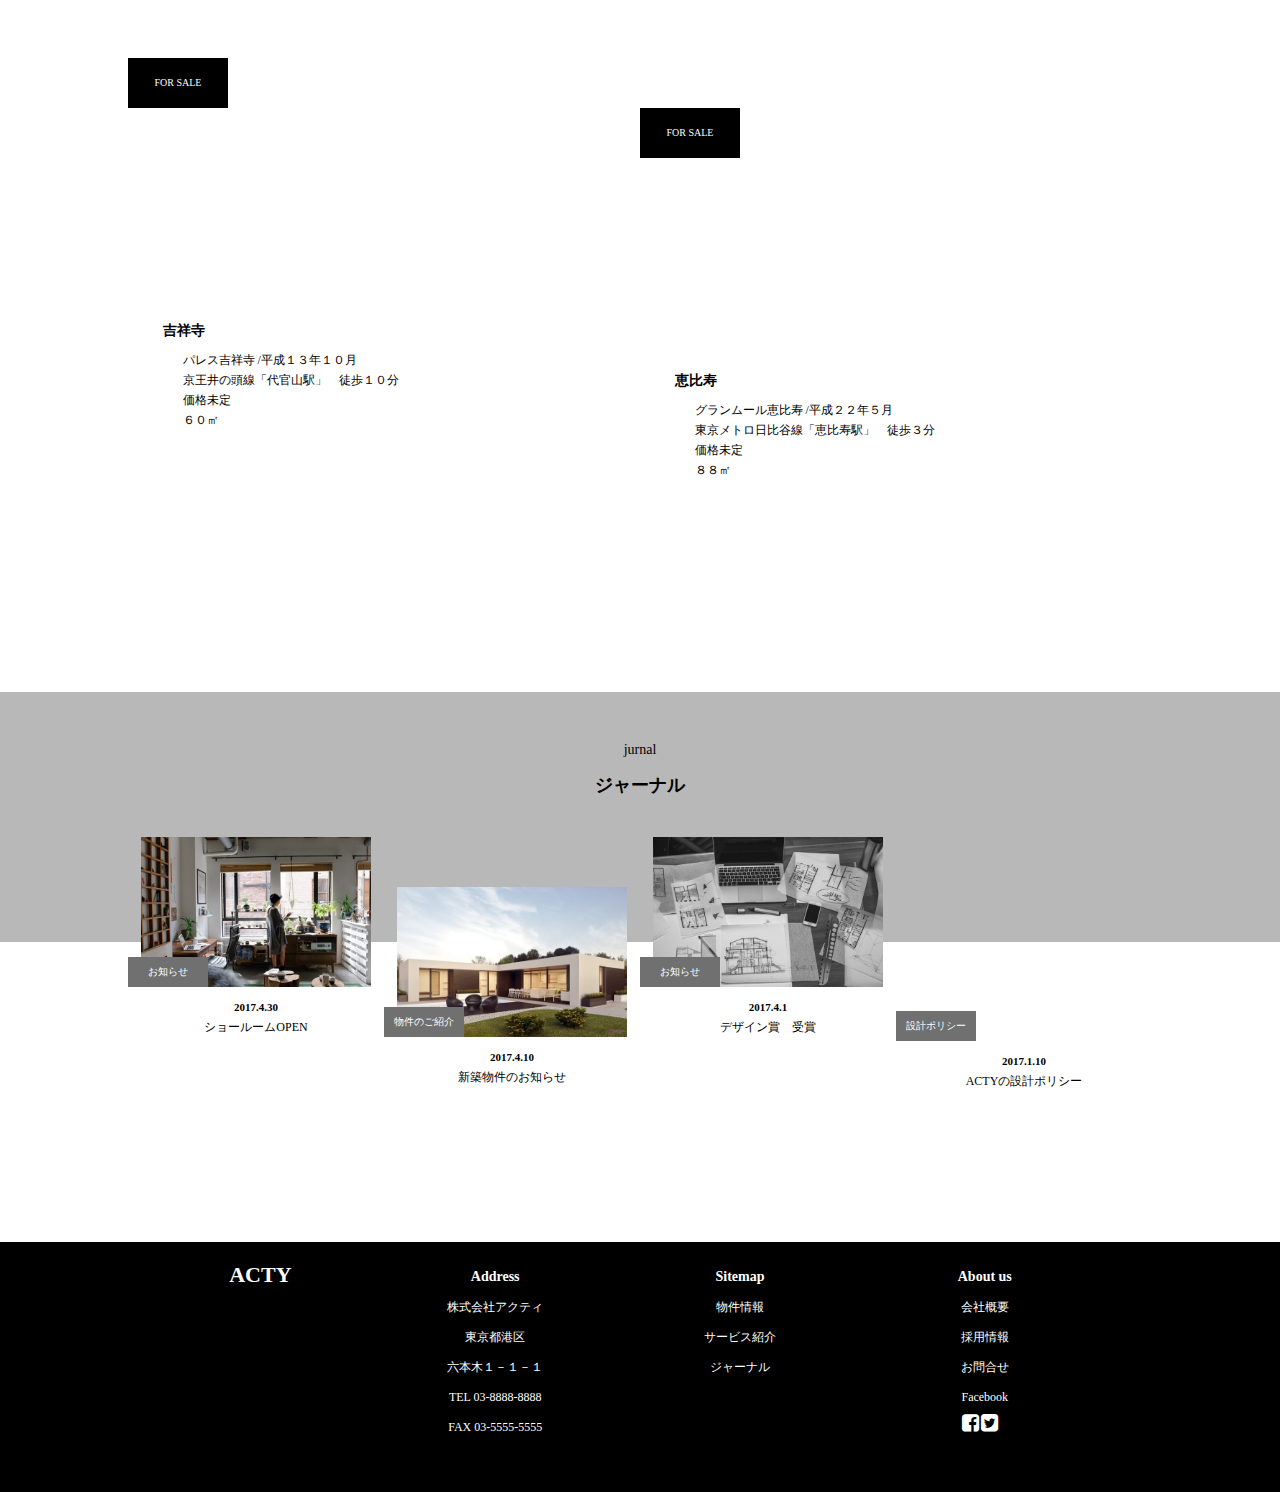
==== commit 0bda1a02: "second" ====
--- a/portfolio/index.html
+++ b/portfolio/index.html
@@ -5,13 +5,17 @@
 
      <meta name=viewport content="width=device-width, initial-scale=1">
 
-     <title>portfolio</title>
-
-  <!--  <link rel="stylesheet" hrel="css/font-awesome.min.css"> -->  
-	<!-- <link rel="stylesheet" type="text/css" href="css/style.css"> -->
-
+     <title>ACTY</title>
+
+
+<link href="css/font-awesome.min.css" rel="stylesheet">
 <!-- <link rel="stylesheet" href="//maxcdn.bootstrapcdn.com/font-awesome/4.3.0/css/font-awesome.min.css"> -->
 
+<!-- <link rel="stylesheet" href="//maxcdn.bootstrapcdn.com/font-awesome/4.3.0/css/font-awesome.min.css"> -->
+
+<script src="http://ajax.googleapis.com/ajax/libs/jquery/1.9.1/jquery.min.js"></script>
+
+<link rel="stylesheet" href="https://maxcdn.bootstrapcdn.com/font-awesome/4.4.0/css/font-awesome.min.css">
 
   <link rel="stylesheet" href="css/skippr.css">
   <link rel="stylesheet" href="css/style.css">
@@ -21,10 +25,10 @@
 <!-- ===================================
 header
 ==================================== -->
-       
+<body>       
 
 <header>
-      <div class="container clearfix">
+      <div class="hd container clearfix">
           <h1>ACTY</h1>
           <div class="menu-box">
             <span class="list-bar"></span>
@@ -48,7 +52,7 @@
 mainVisual
 ================================== -->
 
-<body>
+
   
 
    <div id="mv">
@@ -89,7 +93,10 @@
        
     <div class="card-gp container clearfix">
        <div class="card">
-         <div class="card-img pic1"></div>
+         <div class="card-img pic1">
+           <p class="production-title">
+              production1</p>S
+         </div>
          　<div class="card-text" >
              <h3>自由が丘 COMINGSOON</h3>
              <ul class="card-list">
@@ -223,6 +230,9 @@
 
 
 
+<p id="pageTop"><a href="#"><i class="fa fa-chevron-up"></i></a></p>
+
+
 <!-- ==============================================
 footer
 ============================================== -->
@@ -248,6 +258,9 @@
           <li>株式会社アクティ</li>
          <li>東京都港区</li>
          <li>六本木１－１－１</li>
+
+        
+
          <li>TEL 03-8888-8888</li>
         <li>FAX 03-5555-5555</li>
       </ul>
@@ -281,12 +294,19 @@
       <li>会社概要</li>
       <li>採用情報</li>
       <li>お問合せ</li>
-      <li>Facebook</li>
+      <li>Facebook </li>
+      <i class="fa fa-facebook-square fa-2x" aria-hidden="true"></i>
+      <i class="fa fa-twitter-square fa-2x" aria-hidden="true"></i>
     </ul>
-   <!-- <i class="fa fa-facebook-official Facebook container clearfix" aria-hidden="true"></i>  -->
+
+      <!-- <li><i class="fa fa-facebook-official fa-3x fa-fw Facebook container clearfix" aria-hidden="true"></i> </li>
+    </ul> -->
+   
   </div>
   
-<!-- <span class="fa fa-facebook"></span> -->
+  <!-- <span class="fa fa-facebook"></span> -->
+
+
 
   
 </div>
--- a/portfolio/css/style.css
+++ b/portfolio/css/style.css
@@ -38,7 +38,7 @@
 	width: 100%;
 	height: 100px;
 	background-color: white; 
-	z-index: 1;
+	z-index: 10000;
 }
 
 
@@ -52,29 +52,6 @@
 
 }
 
-.nav{
-	margin-top: 0;
-	margin-bottom: 0;
-}
-
-
-.nav-list{
-	/*color: black;*/
-}
-
-.nav-list a:hover{
-	background-color: gray;
-	/*color: black;*/
-
-	/*color: black;*/
-
-}
-
-
-/*.nav-list:hover{
-	background-color: gray;
-
-}*/
 
 
 /*=========================================
@@ -90,7 +67,6 @@
     padding-top: 100px;
 
 }
-
 
 
 
@@ -106,7 +82,7 @@
 	margin-right: 5%;
 	border: 1px solid white;
 	background-color: black;
-	margin-top: 15px;
+	margin-top: 5px;
 	/*margin-bottom: 10px;*/
 
 }
@@ -116,12 +92,12 @@
 	display: block;
 	width: 25px;
 	height: 2px;
-	margin: 7px auto;
+	margin: 5px auto;
 	background-color: white;
 }
 
 
-.list-bar: first-child{
+.list-bar:first-child{
 	margin-top: 10px;
 }
 
@@ -146,8 +122,43 @@
 
 .nav-list a{
 	color: #000;
-
-}
+}
+
+.nav-list a:hover{
+	background-color: gray;
+
+}
+
+/*.nav{
+	margin-top: 0;
+	margin-bottom: 0;
+}*/
+
+
+/*.nav-list{
+	color: black;*/
+/*}*/
+
+
+	/*color: black;*/
+
+	/*color: black;*/
+
+
+
+
+/*.nav-list:hover{
+	background-color: gray;
+
+}*/
+
+
+
+
+
+
+
+
 
 /*======================================
 HOUSING INF
@@ -417,7 +428,32 @@
 	line-height: 20px;
 }
 
-
+#pageTop {
+  position: fixed;
+  bottom: 20px;
+  right: 20px;
+}
+ 
+#pageTop a {
+  display: block;
+  z-index: 999;
+  /*padding: 8px 0 0 8px;*/
+  padding-top: 8px;
+  padding-bottom: 8px;
+  border-radius: 30px;
+  width: 35px;
+  height: 35px;
+  background-color: black;
+  color: #fff;
+  font-weight: bold;
+  text-decoration: none;
+  text-align: center;
+}
+ 
+#pageTop a:hover {
+  text-decoration: none;
+  opacity: 0.7;
+}
 
 /*==========================================
 footer
@@ -464,7 +500,7 @@
 	height: 250px;
 	color: white;
 	line-height: 30px;
-	text-align: center	;
+	text-align: center;
 }
 
 
@@ -479,11 +515,12 @@
 	font-size: 	1.8rem;
 }
 */
-.Facebook{
-	color: white;
-	width: 	5px;
-	height: 5px;
-}
+
+.fa-twitter-square{
+	padding-right: 10px;
+}
+
+
 
 
 
@@ -503,7 +540,7 @@
 
 .container{
 	width: 90%;
-	margin: 0 auto;
+	/*margin: 0 auto;*/
 }
 
 
@@ -517,18 +554,31 @@
 header
 =======================*/
 
+.hd{
+
+	height: 70px;
+	/*width: 90%;*/
+}
+
+
 header{
-	height: 70px;
+	height: 50px;
 }
 
 h1{
 	line-height: 70px;
-}
+	/*float: none;*/
+}
+
 
 
 .menu-box{
 	display: block;
-}
+	margin: 5%;
+
+}
+
+
 
 
 
@@ -540,7 +590,7 @@
 
 .nav-list{
 	display: none;
-	float: none;
+	/*float: none;*/
 	width: 100%;
 	line-height: 50px;
 	border-top: 1px solid black;
@@ -549,6 +599,9 @@
 }
 
 
+/*.nav-list a{
+	text-align: center;
+}*/
 /*==================================
 mainvisual
 ==================================*/
@@ -651,7 +704,7 @@
 }
 
 .footer{
-	width: 	100%;
+	width: 	90%;
 
 }
 
@@ -665,7 +718,7 @@
 
 .ft-text{
 	text-align: center;
-	width: 	100%;
+	/*width: 	100%;*/
 	/*height: 200px*/
 
 }
@@ -675,6 +728,13 @@
 	display: none;
 }
 
+.fa-facebook-square{
+	display: none;	
+}
+
+.fa-twitter-square{
+	display: none;
+}
 
 
 /*h3{
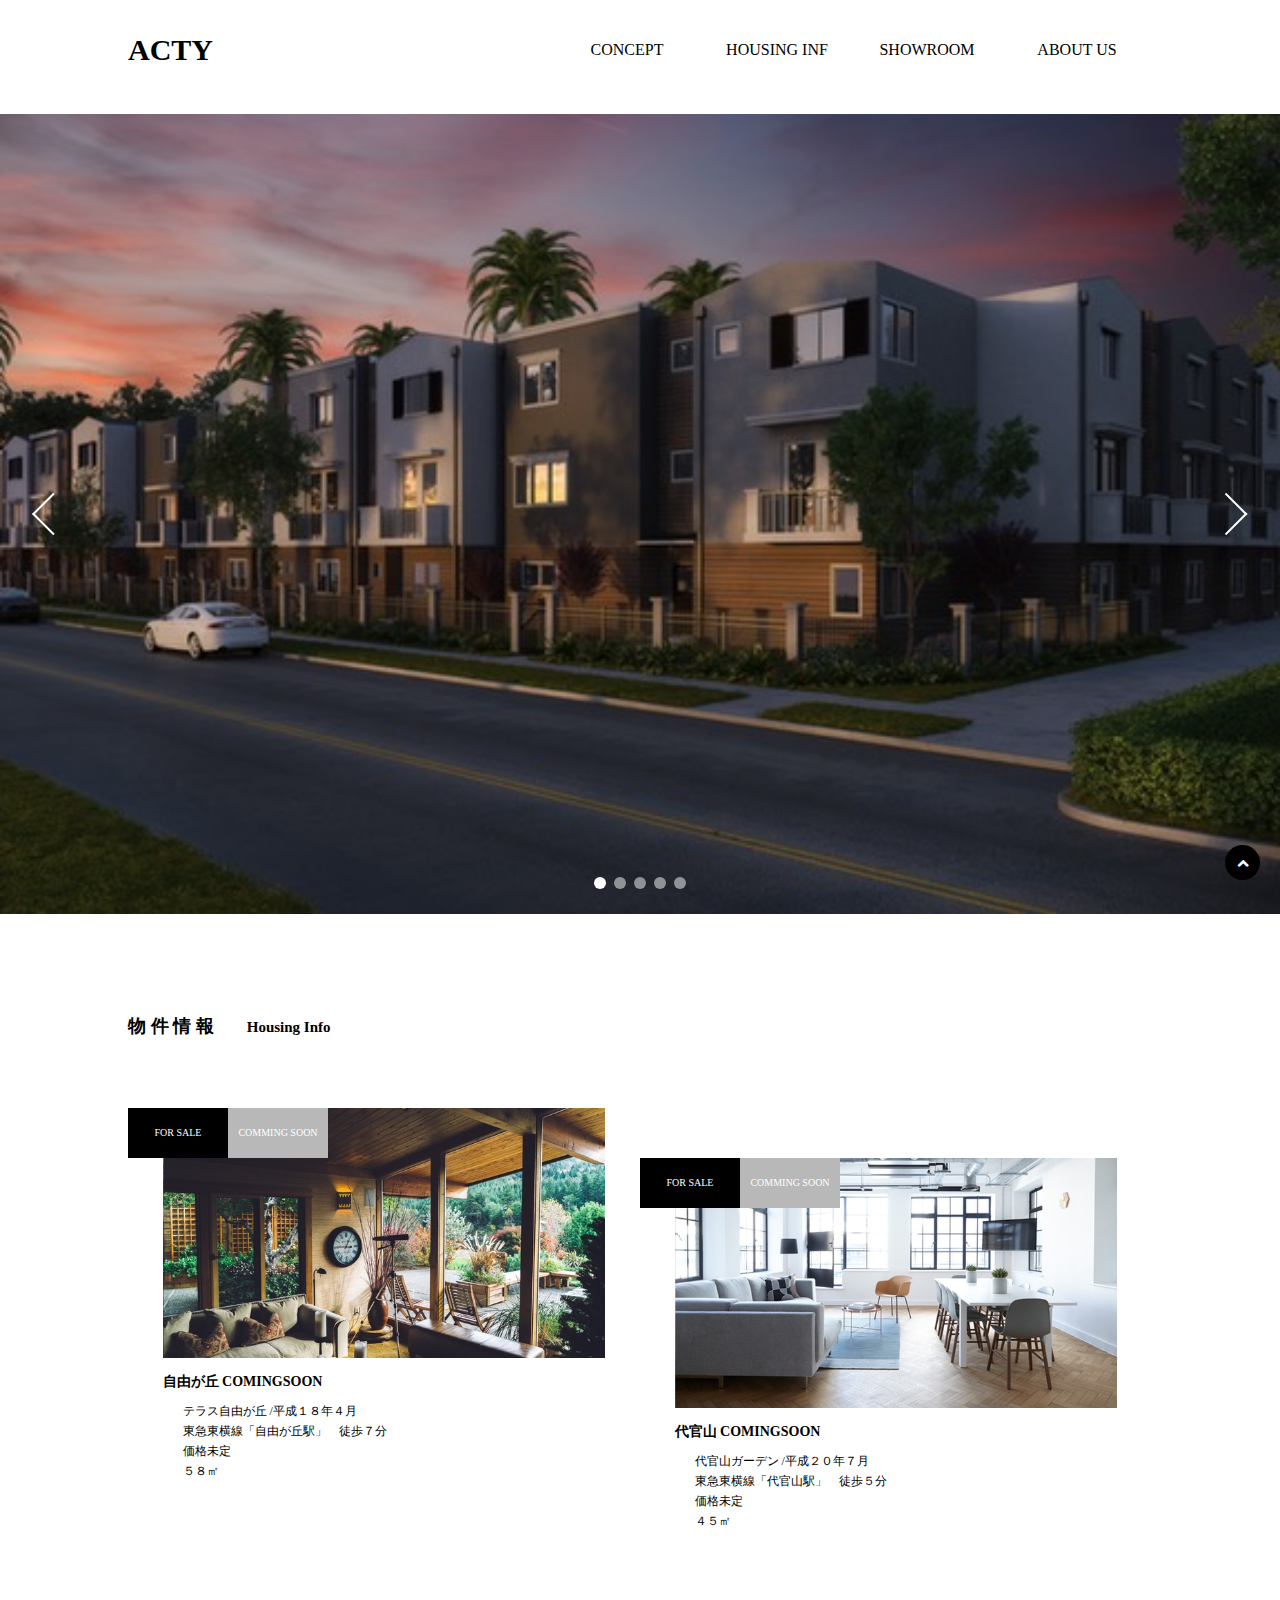
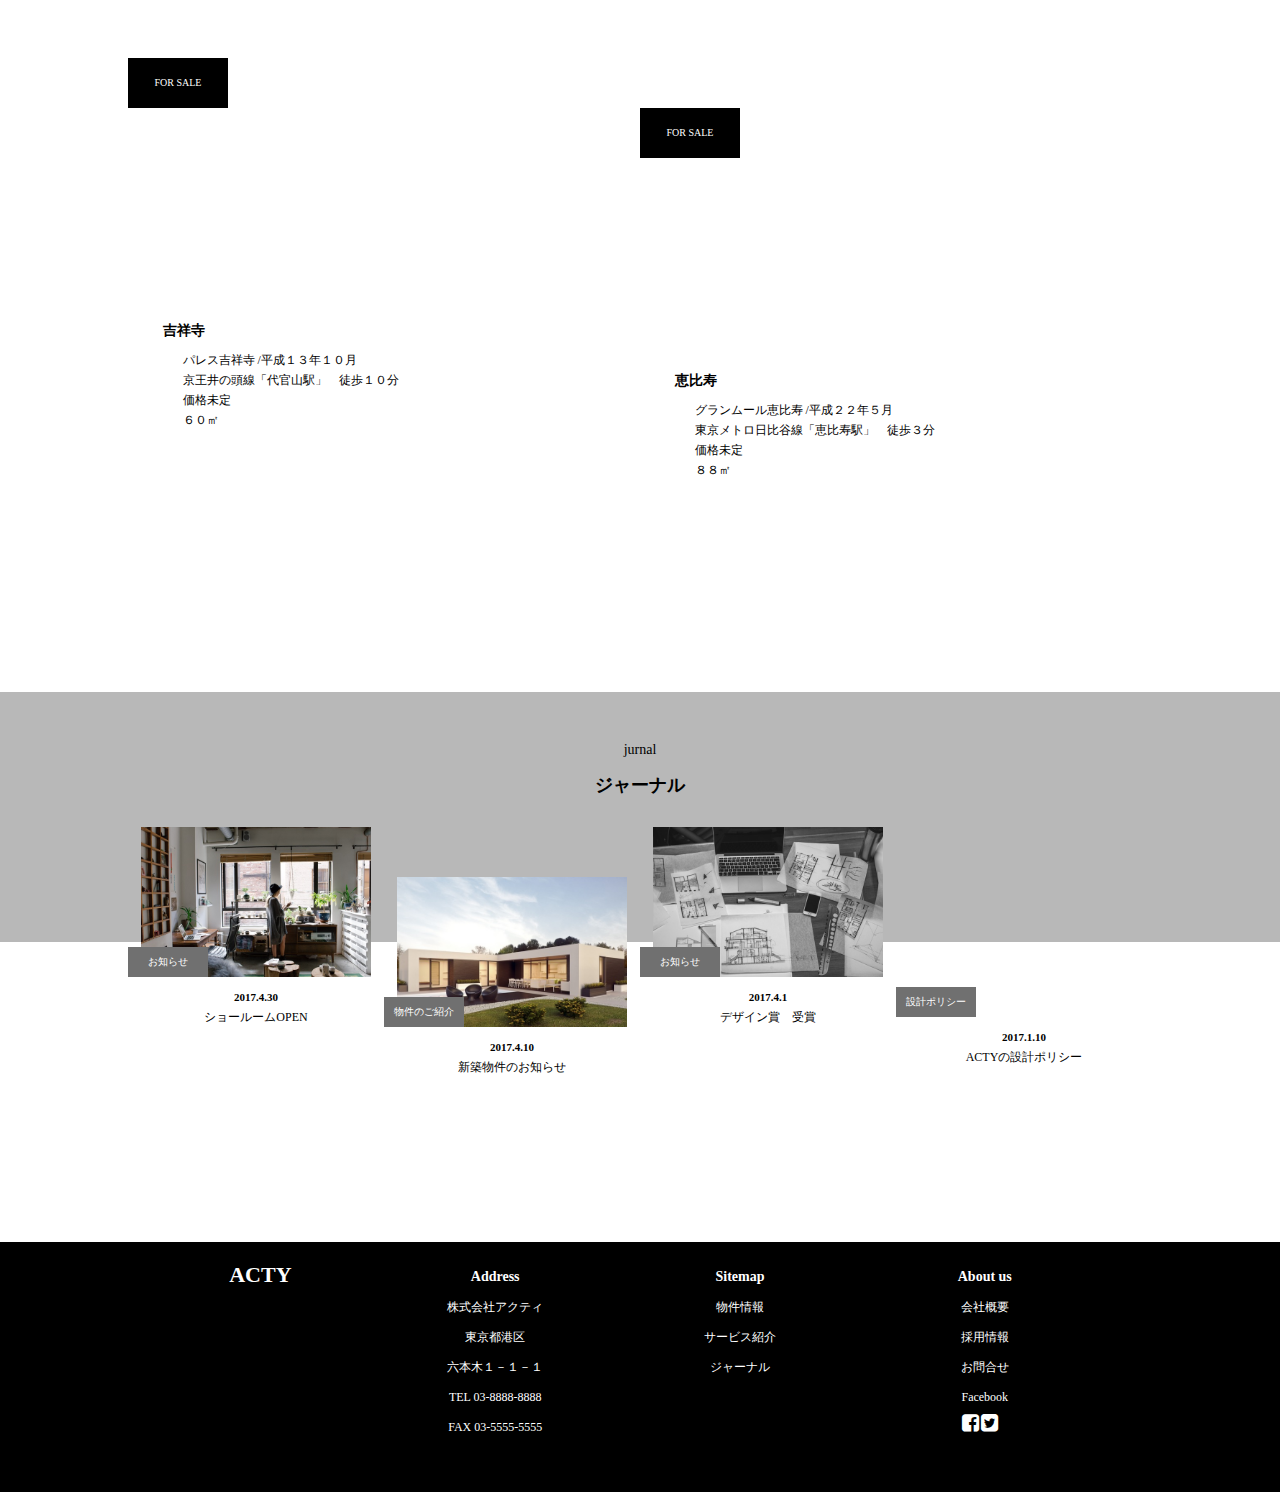
==== commit eece7689: "third" ====
--- a/portfolio/index.html
+++ b/portfolio/index.html
@@ -1,476 +1,233 @@
 <!DOCTYPE html>
 <html>
 <head>
-     <meta charset="utf-8">
-
-     <meta name=viewport content="width=device-width, initial-scale=1">
-
-     <title>ACTY</title>
-
-
-<link href="css/font-awesome.min.css" rel="stylesheet">
-<!-- <link rel="stylesheet" href="//maxcdn.bootstrapcdn.com/font-awesome/4.3.0/css/font-awesome.min.css"> -->
-
-<!-- <link rel="stylesheet" href="//maxcdn.bootstrapcdn.com/font-awesome/4.3.0/css/font-awesome.min.css"> -->
-
-<script src="http://ajax.googleapis.com/ajax/libs/jquery/1.9.1/jquery.min.js"></script>
-
-<link rel="stylesheet" href="https://maxcdn.bootstrapcdn.com/font-awesome/4.4.0/css/font-awesome.min.css">
+  <meta charset="utf-8">
+
+  <meta name=viewport content="width=device-width, initial-scale=1">
+
+  <title>ACTY</title>
+
+
+  <link href="css/font-awesome.min.css" rel="stylesheet">
+
+  <script src="http://ajax.googleapis.com/ajax/libs/jquery/1.9.1/jquery.min.js"></script>
+
+  <link rel="stylesheet" href="https://maxcdn.bootstrapcdn.com/font-awesome/4.4.0/css/font-awesome.min.css">
 
   <link rel="stylesheet" href="css/skippr.css">
+  
   <link rel="stylesheet" href="css/style.css">
 
+  <link rel="stylesheet" href="css/responsive.css">
 </head>
 
-<!-- ===================================
-header
-==================================== -->
+<!-- ▼header▼ -->
 <body>       
-
-<header>
-      <div class="hd container clearfix">
-          <h1>ACTY</h1>
-          <div class="menu-box">
-            <span class="list-bar"></span>
-            <span class="list-bar"></span>
-            <span class="list-bar"></span>
+ <header>
+  <div class="container clearfix">
+   <h1><a href="#index.html">ACTY</a></h1>
+   <div class="menu-box">
+      <span class="list-bar"></span>
+      <span class="list-bar"></span>
+      <span class="list-bar"></span>
+   </div>
+   <nav>
+      <ul class="nav">
+        <li class="nav-list"><a href="#CONCEPT">CONCEPT</a></li>
+        <li class="nav-list"><a href="#INF">HOUSING INF</a></li>
+        <li class="nav-list"><a href="#jl">SHOWROOM</a></li>
+        <li class="nav-list"><a href="#ABOUT US">ABOUT US</a></li>
+      </ul>
+    </nav>
+    </div>
+ </header>
+<!-- ▲header▲ -->
+<!-- ▼mainVisual▼ -->
+　<div class="mv">
+    <div id="theTarget">
+      <div style="background-image: url(img/mv1.jpg)"></div>
+      <div style="background-image: url(img/mv2.jpg)"></div>
+      <div style="background-image: url(img/mv3.jpg)"></div>
+      <div style="background-image: url(img/mv4.jpg)"></div>
+      <div style="background-image: url(img/mv5.jpg)"></div>
+    </div>
+  </div>
+<!-- ▲mainvisual▲ -->
+<!-- ▼HOUSING INF▼ -->
+  <div class="home-housing-title container clearfix">
+    <div id="INF"> 
+    <h2 class="h2 container clearfix">
+    <span>物件情報</span>
+    <span>Housing Info</span>
+    </h2>
+    </div>
+  </div>
+
+  <div class="card-group container clearfix">
+
+    <div class="card-gp container clearfix">
+      <div class="card">
+        <div class="card-img pic1"></div>
+        <div class="card-text">
+        <h3 class="card-A">自由が丘 COMINGSOON</h3>
+      <ul class="card-list">
+        <li>テラス自由が丘 /平成１８年４月</li>
+        <li>東急東横線「自由が丘駅」　徒歩７分</li>
+        <li>価格未定</li>
+        <li>５８㎡</li>
+      </ul>
+      </div>
+      <span class="for-sale">FOR SALE</span>
+      <span class="comming-soon">COMMING SOON</span>
+    </div>
+      
+    <div class="card2">
+      <div class="card-img pic2"></div>
+        <div class="card-text">
+        <h3 class="card-A">代官山 COMINGSOON</h3>
+      <ul class="card-list">
+        <li>代官山ガーデン   /平成２０年７月</li>
+        <li>東急東横線「代官山駅」　徒歩５分</li>
+        <li>価格未定</li>
+        <li>４５㎡</li>
+      </ul>
+      </div>
+      <span class="for-sale">FOR SALE</span>
+      <span class="comming-soon">COMMING SOON</span>
+    </div>
+       
+      <div class="card">
+        <div class="card-img pic3"></div>
+         　<div class="card-text" >
+           <h3 class="card-B">吉祥寺</h3>
+          <ul class="card-list">
+           <li>パレス吉祥寺   /平成１３年１０月</li>
+           <li>京王井の頭線「代官山駅」　徒歩１０分</li>
+           <li>価格未定</li>
+           <li>６０㎡</li>
+          </ul>
           </div>
-          <nav>
-            <ul class="nav">
-              <li class="nav-list"><a href="#CONCEPT">CONCEPT</a></li>
-              <li class="nav-list"><a href="#HOUSING INF">HOUSING INF</a></li>
-              <li class="nav-list"><a href="#SHOWROOM">SHOWROOM</a></li>
-              <li class="nav-list"><a href="#ABOUT US">ABOUT US</a></li>
-            </ul>
-          </nav>
-      </div>
-</header>
-
-
-
-<!-- ==================================
-mainVisual
-================================== -->
-
-
-  
-
-   <div id="mv">
-        <div id="theTarget">
-            <div style="background-image: url(img/mv1.jpg)"></div>
-            <div style="background-image: url(img/mv2.jpg)"></div>
-            <div style="background-image: url(img/mv3.jpg)"></div>
-            <div style="background-image: url(img/mv4.jpg)"></div>
-            <div style="background-image: url(img/mv5.jpg)"></div>
-        </div>
-</div>
-   
-
-   <!-- <section id="mv"></section> -->
-
-
-
-     
-<!-- ==========================
-HOUSING INF
-==========================
- -->
-<div class="home-housing-title container clearfix">
-  <h2 class="h2 container clearfix">
-    <span >物件情報</span>
-    <span>Housing Info</span>
-  </h2>
-</div>
-
-
-
-
-
-
-
-
-<div class="card-group container clearfix">
-       
-    <div class="card-gp container clearfix">
-       <div class="card">
-         <div class="card-img pic1">
-           <p class="production-title">
-              production1</p>S
-         </div>
-         　<div class="card-text" >
-             <h3>自由が丘 COMINGSOON</h3>
-             <ul class="card-list">
-               <li>テラス自由が丘 /平成１８年４月</li>
-               <li>東急東横線「自由が丘駅」　徒歩７分</li>
-               <li>価格未定</li>
-               <li>５８㎡</li>
-             </ul>
-           </div>
-           <span class="for-sale">FOR SALE</span>
-           <span class="comming-soon">COMMING SOON</span>
-
-         </div>
+          <span class="for-sale">FOR SALE</span>
+      </div>
+
+      <div class="card2">
+        <div class="card-img pic4"></div>
+         　<div class="card-text">
+           <h3 class="card-B">恵比寿</h3>
+          <ul class="card-list">
+           <li>グランムール恵比寿   /平成２２年５月</li>
+           <li>東京メトロ日比谷線「恵比寿駅」　徒歩３分</li>
+           <li>価格未定</li>
+           <li>８８㎡</li>
+          </ul>
+          </div>
+          <span class="for-sale">FOR SALE</span>
+      </div>
+    </div>
+  </div>
+<!-- ▲HOUSING INF▲ -->
+<!-- ▼jurnal▼ -->
+ <div class="jurnal clearfix">
+  <div id="jl">
+  <span class="jl-title">jurnal</span>
+  <h3 class="jl-title2">ジャーナル</h3>
+  </div> 
       
-  
-
-
-       <div class="card2">
-         <div class="card-img pic2"></div>
-         　<div class="card-text" >
-             <h3>代官山 COMINGSOON</h3>
-             <ul class="card-list">
-               <li>代官山ガーデン   /平成２０年７月</li>
-               <li>東急東横線「代官山駅」　徒歩５分</li>
-               <li>価格未定</li>
-               <li>４５㎡</li>
-             </ul>
-           </div>
-           <span class="for-sale">FOR SALE</span>
-           <span class="comming-soon">COMMING SOON</span>
-
-        </div>
-       
-
-
-        <div class="card">
-         <div class="card-img pic3"></div>
-         　<div class="card-text" >
-             <h3>吉祥寺 <!-- COMINGSOON --></h3>
-             <ul class="card-list">
-               <li>パレス吉祥寺   /平成１３年１０月</li>
-               <li>京王井の頭線「代官山駅」　徒歩１０分</li>
-               <li>価格未定</li>
-               <li>６０㎡</li>
-             </ul>
-           </div>
-           <span class="for-sale">FOR SALE</span>
-           <!-- <span class="comming-soon">COMMING SOON</span> -->
-
-        </div>
-
-
-
-       <div class="card2">
-         <div class="card-img pic4"></div>
-         　<div class="card-text" >
-             <h3>恵比寿<!--  COMINGSOON --></h3>
-             <ul class="card-list">
-               <li>グランムール恵比寿   /平成２２年５月</li>
-               <li>東京メトロ日比谷線「恵比寿駅」　徒歩３分</li>
-               <li>価格未定</li>
-               <li>８８㎡</li>
-             </ul>
-           </div>
-           <span class="for-sale">FOR SALE</span>
-           <!-- <span class="comming-soon">COMMING SOON</span>
- -->
-        </div>
-
-        </div>
-
-        </div>
-
-
-
-<!-- ==================================================
-jurnal
-================================================== -->
-
-
-
-<div class="jurnal clearfix">
-     <span class="jl-title">jurnal</span>
-      <h3 class="jl-title2">ジャーナル</h3>
-      
-       
-     
-
-     <div class="j-group container clearfix">
-       <div class="jl1 container clearfix">
-        <div class="jl-img pic5"></div>
-          <div class="jl-text">
-            <h6>2017.4.30</h6>
-             <p>ショールームOPEN</p>
-          </div>
-          <span class="news">お知らせ</span>
-        </div>
-
-
-       <div class="jl2 container clearfix">
-        <div class="jl-img pic6"></div>
-          <div class="jl-text">
-            <h6>2017.4.10</h6>
-             <p>新築物件のお知らせ</p>
-          </div>
-          <span class="news">物件のご紹介</span>
-        </div>
-
-     
-　　　　<div class="jl1 container clearfix">
-        <div class="jl-img pic7"></div>
-          <div class="jl-text">
-            <h6>2017.4.1</h6>
-             <p>デザイン賞　受賞</p>
-          </div>
-          <span class="news">お知らせ</span>
-        </div>
-
-
-        <div class="jl3 container clearfix">
-        <div class="jl-img pic8"></div>
-          <div class="jl-text">
-            <h6>2017.1.10</h6>
-             <p>ACTYの設計ポリシー</p>
-          </div>
-          <span class="news">設計ポリシー</span>
-        </div>
+ <div class="j-group container clearfix">
+  <div class="jl1 container clearfix">
+    <div class="jl-img pic5"></div>
+    <div class="jl-text">
+    <h6>2017.4.30</h6>
+    <p>ショールームOPEN</p>
+    </div>
+    <span class="news">お知らせ</span>
+  </div>
+    
+  <div class="jl2 container clearfix">
+    <div class="jl-img pic6"></div>
+     <div class="jl-text">
+     <h6>2017.4.10</h6>
+     <p>新築物件のお知らせ</p>
+     </div>
+     <span class="news">物件のご紹介</span>
+  </div>
+
+  <div class="jl1 container clearfix">
+     <div class="jl-img pic7"></div>
+      <div class="jl-text">
+      <h6>2017.4.1</h6>
+      <p>デザイン賞　受賞</p>
+      </div>
+      <span class="news">お知らせ</span>
+  </div>
+
+  <div class="jl3 container clearfix">
+      <div class="jl-img pic8"></div>
+       <div class="jl-text">
+       <h6>2017.1.10</h6>
+       <p>ACTYの設計ポリシー</p>
+       </div>
+       <span class="news">設計ポリシー</span>
+  </div>
+ </div>
+</div>
+
+<p id="pageTop"><a href="#"><i class="fa fa-chevron-up"></i></a></p>
+<!-- ▲jurnal▲ -->
+<!-- ▼footer▼ -->
+<div class="footer-group clearfix">
+  <div class="ft-group container clearfix">
+   <div class="footer clearfix container">
+   <h2 class="ft-h2"><a href="index.html">ACTY</a></h2>
    </div>
 
-</div>
-
-
-
-<p id="pageTop"><a href="#"><i class="fa fa-chevron-up"></i></a></p>
-
-
-<!-- ==============================================
-footer
-============================================== -->
-
-<div class="footer-group clearfix">
-
-  
-
-  <div class="ft-group container clearfix">
-
-  <div class="footer clearfix container">
-    <!-- <div class="ft-text"> -->
-    <h2 class="ft-h2">ACTY</h2>
-    <!-- </div>  -->
-
-  </div>
-
-
-  <div class="footer clearfix container">
-    <div class="ft-text clearfix">
-      <h4>Address</h4>
-      <ul class="ul1">
-          <li>株式会社アクティ</li>
-         <li>東京都港区</li>
-         <li>六本木１－１－１</li>
-
-        
-
-         <li>TEL 03-8888-8888</li>
-        <li>FAX 03-5555-5555</li>
-      </ul>
-      </div>
-       <!-- <div class="ft-text clearfix container">
-       <ul class="ul2">
-        
-      </ul> -->
-       <!-- </div> -->
-    </div>
-
-  
-
 <div class="footer clearfix container">
-    <div class="ft-text2">
-       <h4>Sitemap</h4>
-       <ul class="ul1">
-         <li>物件情報</li>
-         <li>サービス紹介</li>
-         <li>ジャーナル</li>   
-       </ul>
-    </div>
-
-</div>
-
+  <div class="ft-text clearfix">
+  <h4>Address</h4>
+  <ul class="ul1">
+    <li>株式会社アクティ</li>
+    <li>東京都港区</li>
+    <li>六本木１－１－１</li>
+    <li>TEL 03-8888-8888</li>
+    <li>FAX 03-5555-5555</li>
+  </ul>
+  </div>
+</div>
 
 <div class="footer clearfix container">
   <div class="ft-text2">
-    <h4>About us</h4>
-    <ul class="ul1">
-      <li>会社概要</li>
-      <li>採用情報</li>
-      <li>お問合せ</li>
-      <li>Facebook </li>
-      <i class="fa fa-facebook-square fa-2x" aria-hidden="true"></i>
-      <i class="fa fa-twitter-square fa-2x" aria-hidden="true"></i>
-    </ul>
-
-      <!-- <li><i class="fa fa-facebook-official fa-3x fa-fw Facebook container clearfix" aria-hidden="true"></i> </li>
-    </ul> -->
-   
-  </div>
-  
-  <!-- <span class="fa fa-facebook"></span> -->
-
-
-
-  
-</div>
-</div>
-
-</div>
-
- <script src="https://ajax.googleapis.com/ajax/libs/jquery/2.2.4/jquery.min.js"> </script>
+  <h4>Sitemap</h4>
+  <ul class="ul1">
+    <li class="ft-list"><a href="#INF">物件情報</a></li>
+    <li>サービス紹介</li>
+    <li class="ft-list"><a href="#jl">ジャーナル</a></li>
+  </ul>
+  </div>
+</div>
+
+<div class="footer clearfix container">
+  <div class="ft-text3">
+  <h4>About us</h4>
+  <ul class="ul1">
+    <li>会社概要</li>
+    <li>採用情報</li>
+    <li class="ft-list"><a href="index1.html">お問合せ</a></li>
+    <li>Facebook</li>
+    <i class="fa fa-facebook-square fa-2x" aria-hidden="true"></i>
+    <i class="fa fa-twitter-square fa-2x" aria-hidden="true"></i>
+  </ul>
+  </div>
+ </div>
+</div>
+
+</div>
+
+  <script src="https://ajax.googleapis.com/ajax/libs/jquery/2.2.4/jquery.min.js"> </script>
  
-
-
- 
-    <script src="js/skippr.min.js"></script>
-    <!-- 自分で作ったｊｓファイル -->
-    <script src="js/script.js"></script>
-
-
-
-   </body>
-
-   </html>
-
-
-
-
-
-
-
-    <!-- <div class="pic1 clearfix"></div>
-
-    <div class="header container clearfix">
-    　
-    <div class="header-logo">
-    	<h1>ACTY</h1>
-    </div>
-
-　　　 <div class="header-list">
-	     <ul>
-	     	<li>CONSEPT</li>
-	     	<li>HOUSING INF</li>
-	     	<li>SHOWROOM</li>
-	     	<li>ABOUT US</li>
-	     </ul>
-	   </div>
-    </div>
-
-
-
-<div class="container clearfix">
-   <h2>物件情報</h2>
- </div>
-
-
-    <!<div class="btn-wrapper">
-    	<a href="#" class="btn-concept">CONSEPT</a>
-        <a href="#" class="btn-housinginf">HOUSING INF</a>
-        <a href="#" class="btn-showroom">SHOWROOM</a>
-        <a href="#" class="btn-aboutus">ABOUT US</a>
-    </div>
- -->
-
-  
-
+  <script src="js/skippr.min.js"></script>
     
-
-  
-  
- 
-
-
-
- 
- <!-- <div class="bigbox1 container clearfix"> 
-      <div class="one"></div>
-
-      <h4 >白金台 COMMINGSOON</h4>
-
-     
-     	<ul class="list">
-     		<li>平成２０年</li>
-     		<li>恵比寿駅</li>
-     		<li>価格未定</li>
-     		<li>110㎡</li>
-     	</ul>
- </div> -->
-    
-
-
-
-<!-- <div class="bigbox2 container clearfix"> 
-      <div class="two"></div>
-
-      <h4 class="p2">自由が丘 COMMINGSOON</h4>
-     
-     	<ul class="list">
-     		<li>平成２０年</li>
-     		<li>恵比寿駅</li>
-     		<li>価格未定</li>
-     		<li>110㎡</li>
-     	</ul>
-    </div>
-      -->
-
-
-
-    <!-- <div class="bigbox3 container clearfix"> 
-      <div class="three"></div>
-
-       <h4 class="p3">恵比寿 COMMINGSOON</h4>
-     
-     	<ul class="list">
-     		<li>平成２０年</li>
-     		<li>恵比寿駅</li>
-     		<li>価格未定</li>
-     		<li>110㎡</li>
-     	</ul>
-    </div>
- -->
-
- 
-    <!-- <div class="bigbox4 container clearfix"> 
-       <div class="four"></div>
-
-        <h4 class="p4">恵比寿 COMMINGSOON</h4>
-     
-     	<ul class="list">
-     		<li>平成２０年</li>
-     		<li>恵比寿駅</li>
-     		<li>価格未定</li>
-     		<li>110㎡</li>
-     	</ul>
-    </div>
-   
-
-   </div>
- -->
-
-
-<!-- <div class="news">
-	
-</div>
-
-
-<div class="concept">
-	
-</div>
-    
-
-
- <div class="footer clearfix">
-       	<div class="footer-logo">ACTY</div>
-       	 <div class="footer-list">
-       	 	<ul>
-       	 		<li>会社概要</li>
-       	 		<li>採用</li>
-       	 		<li>お問合せ</li>
-       	 	</ul>
-       	 </div>
-
-  </div>
-    -->
-    
-   
-
-  
-<!-- </body>
-</html> -->  +  <script src="js/script.js"></script>
+
+</body>
+
+</html>--- a/portfolio/css/style.css
+++ b/portfolio/css/style.css
@@ -1,6 +1,4 @@
-/*==========
-setteing
-==========*/
+/*▼setteing▼*/
 *{
 	margin: 0;
 	padding: 0;
@@ -15,7 +13,6 @@
 	text-decoration: none;
 }
 
-
 .clearfix::after{
 	content: "";
 	display: block;
@@ -28,11 +25,7 @@
 	font-family: serif;
 }
 
-
-/*===========================================
-header
-===========================================*/
-
+/*▼header▼*/
 header{
 	position: fixed;
 	width: 100%;
@@ -40,7 +33,6 @@
 	background-color: white; 
 	z-index: 10000;
 }
-
 
 h1{
 	width: 150px;
@@ -49,33 +41,25 @@
 	font-size: 3rem;
 	margin-top: 0;
 	margin-bottom: 0;
-
-}
-
-
-
-/*=========================================
-mainvisual
-==========================================*/
-
-#mv{
-	/*background-image: url(../img/pic.jpg);*/
+	z-index: 10000;
+}
+
+h1 a{
+	color: black;
+}
+/*▲header▲*/
+/*▼mainvisual▼*/
+.mv{
     width: 100%;
     height: 100vh;
     background-size: cover;
     background-position: center;
-    padding-top: 100px;
-
-}
-
-
-
-/*=============================================
-ハンバーガーメニュー
-============================================*/
+    padding-top: 100px;    
+}
+/*▲mainvisual▲*/
+/*▼ハンバーガーメニュー▼*/
 .menu-box{
 	display: none;
-	/*display: block;*/
 	float: right;
 	width: 40px;
 	height: 40px;
@@ -83,28 +67,21 @@
 	border: 1px solid white;
 	background-color: black;
 	margin-top: 5px;
-	/*margin-bottom: 10px;*/
-
-}
-
+}
 
 .list-bar{
 	display: block;
-	width: 25px;
+	width: 20px;
 	height: 2px;
 	margin: 5px auto;
 	background-color: white;
 }
 
-
 .list-bar:first-child{
 	margin-top: 10px;
 }
-
-/*=======================
-ハンバーガーメニュー終わり
-=======================*/
-
+/*▲ハンバーガーメニュー▲*/
+/*▼naviリスト▼*/
 .nav{
 	float: right;
 }
@@ -113,11 +90,9 @@
 	float: left;
 	width: 150px;
 	line-height: 100px;
-	/*color: #FAFAFA;*/
 	text-align: center;
 	list-style: none;
 	font-size: 1.6rem;
-
 }
 
 .nav-list a{
@@ -126,48 +101,13 @@
 
 .nav-list a:hover{
 	background-color: gray;
-
-}
-
-/*.nav{
-	margin-top: 0;
-	margin-bottom: 0;
-}*/
-
-
-/*.nav-list{
-	color: black;*/
-/*}*/
-
-
-	/*color: black;*/
-
-	/*color: black;*/
-
-
-
-
-/*.nav-list:hover{
-	background-color: gray;
-
-}*/
-
-
-
-
-
-
-
-
-
-/*======================================
-HOUSING INF
-=======================================*/
+}
+/*▲naviリスト▲*/
+/*▼HOUSING INF▼*/
 .home-housing-title{
 	width: 100%;
     height: auto;
     margin-top: 100px;
-
 }
 
 .home-housing-title h2 span:first-child{
@@ -175,17 +115,12 @@
 	letter-spacing: .25em;
     margin-right: 15px;
     width: 100px;
-
-}
-
+}
 
 .home-housing-title h2 span{
 	display: inline-block;
 	width: 100px;
 }
-
-
-
 
 .card-group{
 	width: 90%;
@@ -198,17 +133,13 @@
 	width: 50%;
 	margin: 0 auto;
 	padding: 0 10px;
-	/*margin-left: 10px;
-	margin-right: 10px;*/
-}
-
+}
 
 .card2{
 	position: relative;
 	float: left;
 	width: 50%;
 	margin: 0 auto;
-	/*margin-left: 50px;*/
 	margin-top: 50px;
 	padding: 0 10px;
 }
@@ -221,7 +152,13 @@
 	margin: 0 auto;
 }
 
-h3{
+.card-A{
+	font-size: 1.4rem;
+	padding-bottom: 10px;
+	padding-top: 15px;
+}
+
+.card-B{
 	font-size: 1.4rem;
 	padding-bottom: 10px;
 }
@@ -230,7 +167,6 @@
 	width: 90%;
 	height: 200px;
 	background-color: white;
-	/*padding-bottom: 50px;*/
 	margin: 0 auto 50px;
 }
 
@@ -245,17 +181,14 @@
 	font-size: 1.2rem;
 }
 
-
 .pic1{
     background-image: url(../img/pic1.jpg);
 }
 
-
 .pic2{
 	background-image: url(../img/pic2.jpg);
 }
 
-
 .pic3{
 	background-image: url(../img/pic3.jpg);
 }
@@ -263,7 +196,6 @@
 .pic4{
 	background-image: url(../img/pic4.jpg);
 }
-
 
 .pic5{
 	background-image: url(../img/pic5.jpg)
@@ -292,9 +224,7 @@
 	text-align: center;
 	color: white;
 	background-color: black;
-
-}
-
+}
 
 .comming-soon{
 	position: absolute;
@@ -307,23 +237,16 @@
 	text-align: center;
 	color: white;
 	background-color: #b8b8b8;
-
-}
-
-/*===============================
-jurnal
-===============================*/
-
+}
+/*▲HOUSING INF▲*/
+/*▼jurnal▼*/
 .jurnal{
 	width: 100%;
     height: 250px;
     background-color: #b8b8b8;
     text-align: center;
-    font-family: serif;
-
-   
-}
-
+    font-family: serif;  
+}
 
 .jl-title{
 	display: block;
@@ -332,7 +255,6 @@
 	padding-top: 50px;
 	font-size: 1.4rem;
 	text-align: center;
-
 }
 
 .jl-title2{
@@ -341,25 +263,13 @@
 	font-size: 1.8rem;
 	text-align: center;
 }
-
-
-
-
-
 
 .jl1{
    position: relative;
    float: left;
    width: 25%;
-   /*margin-left: 30px;
-   margin-right: 10px;*/
-   /*margin: 0 auto;*/
    height: 250px;
-   /*margin-top: 50px;*/
-   }
-
-
-
+ }
 
 .jl-img{
 	width: 90%;
@@ -369,16 +279,13 @@
 	background-position: center;
 }
 
-
 .jl-text{
 	width: 90%;
 	height: 50px;
 	background-color: white;
 	padding-top: 10px;
-	margin: 0 auto;
-	
-}
-
+	margin: 0 auto;	
+}
 
 .news{
 	position: absolute;
@@ -391,17 +298,12 @@
 	text-align: center;
 	color: white;
 	background-color: #707070;
-
-}
-
+}
 
 .jl2{
    position: relative;
    float: left;
    width: 25%;
-   /*margin-left: 30px;
-   margin-right: 10px;*/
-   /*margin: 0 auto;*/
    height: 250px;
    margin-top: 50px;
    }
@@ -410,14 +312,10 @@
    position: relative;
    float: left;
    width: 25%;
-   /*margin-left: 30px;
-   margin-right: 10px;*/
-   /*margin: 0 auto;*/
    height: 250px;
    margin-top: 40px;
    }
 
-
 p{
 	font-size: 1.2rem;
 	line-height: 20px;
@@ -427,6 +325,53 @@
 	font-size: 1.1rem;
 	line-height: 20px;
 }
+/*▲jurnal▲*/
+/*▼contact form▼*/
+.contact-form{
+	padding-top: 100px;
+	width: 100%;
+    height: 250px;
+    background-color: #b8b8b8;
+    text-align: center;
+    font-family: serif;
+}
+
+.mail-title{
+	padding-bottom: 15px;
+	padding-top: 40px;
+	font-size: 1.4rem;
+}
+
+.section-title{
+	margin-bottom: 30px;
+	font-size: 1.8rem;
+}
+
+.c-group{
+   width: 100%;
+   height: 250px;
+   margin-top: 50px;
+   text-align: center;
+ }
+
+.mail{
+	padding-top: 10px;
+}
+
+input,textarea {
+  width: 400px;
+  margin-top: 10px;
+  margin-bottom: 30px;
+  padding: 20px;
+  font-size: 18px;
+  border: 1px solid #dee7ec;
+}
+
+.contact-submit {
+  background-color: #b8b8b8;
+  color: black;
+}
+/*▲contact form▲*/
 
 #pageTop {
   position: fixed;
@@ -437,7 +382,6 @@
 #pageTop a {
   display: block;
   z-index: 999;
-  /*padding: 8px 0 0 8px;*/
   padding-top: 8px;
   padding-bottom: 8px;
   border-radius: 30px;
@@ -454,25 +398,18 @@
   text-decoration: none;
   opacity: 0.7;
 }
-
-/*==========================================
-footer
-==========================================*/
-
+/*▼footer▼*/
 .footer-group{
 	background-color: black;
 	width: 100%;
     margin-top: 300px;
-
-}
-
+}
 
 .footer{
 	float: left;
 	width: 20%;
 	margin-left: 20px;
 	margin-right: 20px;
-
 }
 
 .ft-h2{
@@ -480,21 +417,18 @@
 	font-size: 2.2rem;
 	padding-left: 20px;
 	color: white;
-	text-align: center	;
-	width: 100%;
-}
-
-
+	text-align: center;
+	width: 100%;
+}
 
 .ft-text{
 	width: 100%;
 	height: 250px;
 	color: white;
 	line-height: 30px;
-	text-align: center	;
+	text-align: center;
 }
 	
-
 .ft-text2{
 	width: 100%;
 	height: 250px;
@@ -503,493 +437,34 @@
 	text-align: center;
 }
 
+.ft-text3{
+	width: 100%;
+	height: 250px;
+	color: white;
+	line-height: 30px;
+	text-align: center;
+}
+
+.ft-h2 a{
+	color: white;
+}
+
+.ft-list a{
+	color: white;
+}
 
 h4{
 	padding-top: 20px;
 	font-size: 1.4rem;
-
-}
-
-/*.ft-h2{
-	margin-top: 20px;
-	font-size: 	1.8rem;
-}
-*/
+}
+
+h5{
+	padding-top: 10px;
+	font-size: 1.2rem;
+	padding-bottom: 30px;
+}
 
 .fa-twitter-square{
 	padding-right: 10px;
 }
-
-
-
-
-
-
-/*====================================
-Media Queries
-====================================
-*/
-
-@media(max-width: 767px){
-
-
-
-/*======================
-setting
-======================*/
-
-.container{
-	width: 90%;
-	/*margin: 0 auto;*/
-}
-
-
-.sp-none{
-	display: none;
-}
-
-
-
-/*=======================
-header
-=======================*/
-
-.hd{
-
-	height: 70px;
-	/*width: 90%;*/
-}
-
-
-header{
-	height: 50px;
-}
-
-h1{
-	line-height: 70px;
-	/*float: none;*/
-}
-
-
-
-.menu-box{
-	display: block;
-	margin: 5%;
-
-}
-
-
-
-
-
-
-.nav{
-	float: none;
-}
-
-
-.nav-list{
-	display: none;
-	/*float: none;*/
-	width: 100%;
-	line-height: 50px;
-	border-top: 1px solid black;
-	text-align: center;
-	background-color: white;
-}
-
-
-/*.nav-list a{
-	text-align: center;
-}*/
-/*==================================
-mainvisual
-==================================*/
-/*.theTarget{
-	display: none;
-}*/
-
-#mv{
-	padding-top: 70px;
-	height: 60vh;
-	
-}
-
-
-.home-housing-title{
-	margin-top: 100px;
-	margin-bottom: 	30px;
-}
-
-
-
-
-.card-group{
-	width: 90%;
-}
-
-
-.card-img{
-	width: 100%;
-	height: 200px;
-
-}
-
-
-.card{
-	float: none;
-	width: 100%;
-	
-}
-
-
-.card-text{
-	height: 100px;
-}
-
-.card2{
-	float: none;
-	width: 100%;
-	display: none;
-	
-}
-
-
-.for-sale{
-	width: 80px;
-	height: 40px;
-	line-height: 40px;
-	font-size: 	0.8rem;
-
-}
-
-.comming-soon{
-	width: 80px;
-	height: 40px;
-	line-height: 40px;
-	left: 80px;
-	font-size:  0.8rem;
-
-}
-
-.jurnal{
-	width: 100%;
-	height: 200px;
-}
-
-.jl-title{
-	padding-top: 20px;
-
-}
-
-
-.jl1{
-	/*float: none;*/
-	width: 	50%;
-}
-
-
-.jl2{
-	float: none;
-	display: none;
-}
-
-.jl3{
-	float: none;
-	display: none;
-}
-
-.footer-group{
-	margin-top: 240px;
-}
-
-.footer{
-	width: 	90%;
-
-}
-
-.ft-h2{
-	padding-left: 0;
-	padding-bottom: 10px;
-}
-
-
-
-
-.ft-text{
-	text-align: center;
-	/*width: 	100%;*/
-	/*height: 200px*/
-
-}
-
-
-.ft-text2{
-	display: none;
-}
-
-.fa-facebook-square{
-	display: none;	
-}
-
-.fa-twitter-square{
-	display: none;
-}
-
-
-/*h3{
-	width: 90%;
-	height: 150px;
-	line-height: 60px;
-	color: black;
-
-}
-
-
-h4{
-	width: 90%;
-	height: 100px;
-	line-height: 50px;
-	color: black;
-}*/
-
-/*.pic1 {
-	background-image: url(../img/pic1.jpg);
-	height: 100vh;
-	background-size: cover;
-
-}
-
-.header-logo{
-	padding-top: 70px;
-	padding: 20px;
-	float: left;
-	font-weight: bold;
-	font-size: 25px;
-}
-
-
-li {
-	list-style: none;
-	float: left;
-	padding-left: 20px;
-}
-
-
-h2{
-	padding-top: 100px;
-	padding-left: 20px;
-	padding-bottom: 50px;
-
-}
-*/
-
-
-
-
-/*.btn-wrapper {
-	
-	padding-right: 100px;
-	padding-top: 50px;
-	font-size: 15px;
-	color: black;
-	
-
-}
-
-
-.btn-concept:hover{
-	background-color: gray
-
-}
-
-.btn-housinginf:hover{
-	background-color: gray
-
-}
-
-.btn-showroom:hover{
-	background-color: gray
-}
-
-.btn-aboutus:hover{
-	background-color: gray
-}
-*/
-
-
-/*.bigbox1{
-	height: 800px;
-	width: 50%;
-	float: left;
-	text-align: left;
-	padding-left: 20;
-}
-
-
-.one{
-	background-image: url(../img/pic2.jpg);
-	height: 300px;
-	width: 80%;
-	background-size: cover;
-	margin: 20px;
-}
-
-
-h4{
-	height: 50px;
-	width: 60%;
-	padding-left: 40px;
-	font-size: 14px;	
-}
-
-
-.list{
-	height: 50px;
-	width: 60%;
-	padding-left: 40px;
-	font-size: 12px;
-	line-height: 25px;	
-	display: block;
-}
-
-
-li{
-	list-style: none;
-
-}
-
-
-.bigbox2{
-	height: 800px;
-	width: 50%;
-	float: left;
-	text-align: left;
-	padding-left: 20px;
-}
-
-.two{
-	background-image: url(../img/pic3.jpg);
-	height: 300px;
-	width: 80%;
-	background-size: cover;
-	margin: 50px 20px 20px 20px;
-}
-
-
-.p2{
-	height: 50px;
-	width: 60%;
-	padding-left: 40px;
-	font-size: 14px;	
-}
-
-
-ul{
-	height: 50px;
-	width: 60%;
-	padding-left: 40px;
-	font-size: 12px;
-	line-height: 25px;	
-}
-
-
-li{
-	list-style: none;
-
-}
-
-
-
-
-
-.bigbox3{
-	height: 800px;
-	width: 50%;
-	float: left;
-	text-align: left;
-	padding-left: 20px;
-}
-
-.three{
-	background-image: url(../img/pic4.jpg);
-	height: 300px;
-	width: 80%;
-	background-size: cover;
-	margin: 20px;
-}
-
-
-.p3{
-	height: 50px;
-	width: 60%;
-	padding-left: 40px;
-	font-size: 14px;	
-}
-
-
-ul{
-	height: 50px;
-	width: 60%;
-	padding-left: 40px;
-	font-size: 12px;
-	line-height: 25px;	
-}
-
-
-li{
-	list-style: none;
-
-}
-
-
-.bigbox4{
-	height: 800px;
-	width: 50%;
-	float: left;
-	text-align: left;
-	padding-left: 20px;
-}
-
-.four{
-	background-image: url(../img/pic5.jpg);
-	height: 300px;
-	width: 80%;
-	background-size: cover;
-	margin: 50px 20px 20px 20px;
-}
-
-
-.p4{
-	height: 50px;
-	width: 60%;
-	padding-left: 40px;
-	font-size: 14px;	
-}
-
-
-ul{
-	height: 50px;
-	width: 60%;
-	padding-left: 40px;
-	font-size: 12px;
-	line-height: 25px;	
-}
-
-
-li{
-	list-style: none;
-
-}
-
-*/
-
-/*.footer{
-	background-color: black;
-	color: white;
-}
-
-.footer-list{
-	float: right;
-
-}
+/*▲footer▲*/--- a/portfolio/css/responsive.css
+++ b/portfolio/css/responsive.css
@@ -0,0 +1,150 @@
+/*▼Media Queries 767px▼*/
+@media(max-width: 767px){
+
+/*▼setting▼*/
+.container{
+	width: 90%;	
+}
+
+.sp-none{
+	display: none;
+}
+
+/*▼header▼*/
+header{
+	height: 70px;
+	z-index: 10000;
+}
+
+h1{
+	line-height: 70px;	
+}
+
+.menu-box{
+	display: block;
+	margin: 4%;
+}
+
+.nav{
+	float: none;
+}
+
+.nav-list{
+	display: none;
+	width: 100%;
+	line-height: 50px;
+	border-top: 1px solid black;
+	text-align: center;
+	background-color: white;
+}
+/*▲header▲*/
+/*▼mainvisual▼*/
+.mv{
+	padding-top: 70px;
+	height: 60vh;	
+}
+/*▲mainvisual▲*/
+/*▼HOUSING INF▼*/
+.home-housing-title{
+	margin-top: 50px;
+	margin-bottom: 0px;	
+}
+
+.card-group{
+	width: 90%;
+	margin-top: 30px;
+}
+
+.card-img{
+	width: 100%;
+	height: 200px;
+}
+
+.card{
+	float: none;
+	width: 100%;	
+}
+
+.card-text{
+	height: 100px;
+}
+
+.card2{
+	float: none;
+	width: 100%;
+	display: none;	
+}
+
+.for-sale{
+	width: 80px;
+	height: 40px;
+	line-height: 40px;
+	font-size: 	0.8rem;
+}
+
+.comming-soon{
+	width: 80px;
+	height: 40px;
+	line-height: 40px;
+	left: 80px;
+	font-size:  0.8rem;
+}
+/*▲HOUSING INF▲*/
+/*▼jurnal▼*/
+.jurnal{
+	width: 100%;
+	height: 200px;
+}
+
+.jl-title{
+	padding-top: 20px;
+}
+
+.jl1{
+	width: 	50%;
+}
+
+.jl2{
+	float: none;
+	display: none;
+}
+
+.jl3{
+	float: none;
+	display: none;
+}
+/*▲jurnal▲*/
+/*▼footer▼*/
+.footer-group{
+	margin-top: 200px;
+}
+
+.footer{
+	width: 	90%;
+}
+
+.ft-h2{
+	padding-left: 0;
+	padding-bottom: 10px;
+}
+
+.ft-text{
+	text-align: center;
+}
+
+.ft-text2{
+	display: none;
+}
+
+.ft-text3{
+	display: none;
+}
+
+.fa-facebook-square{
+	display: none;	
+}
+
+.fa-twitter-square{
+	display: none;
+}
+/*▲footer▲*/
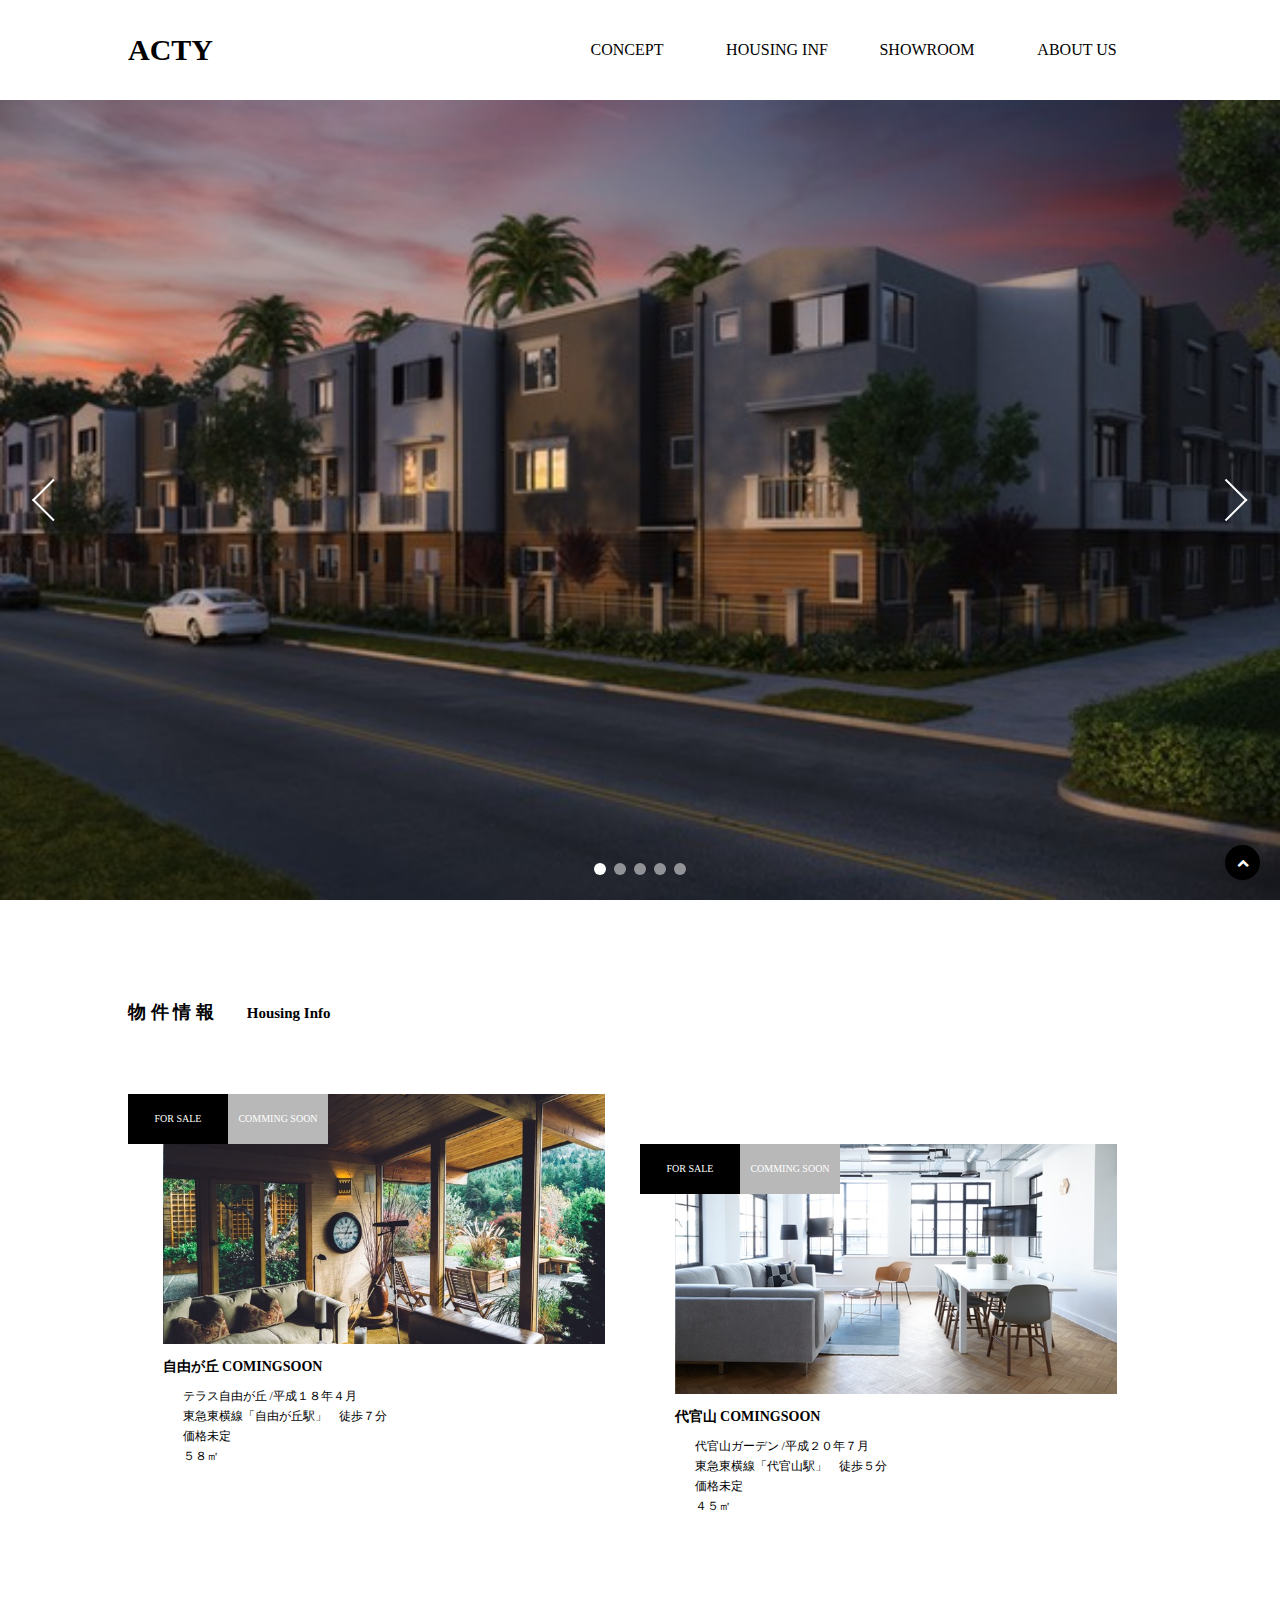
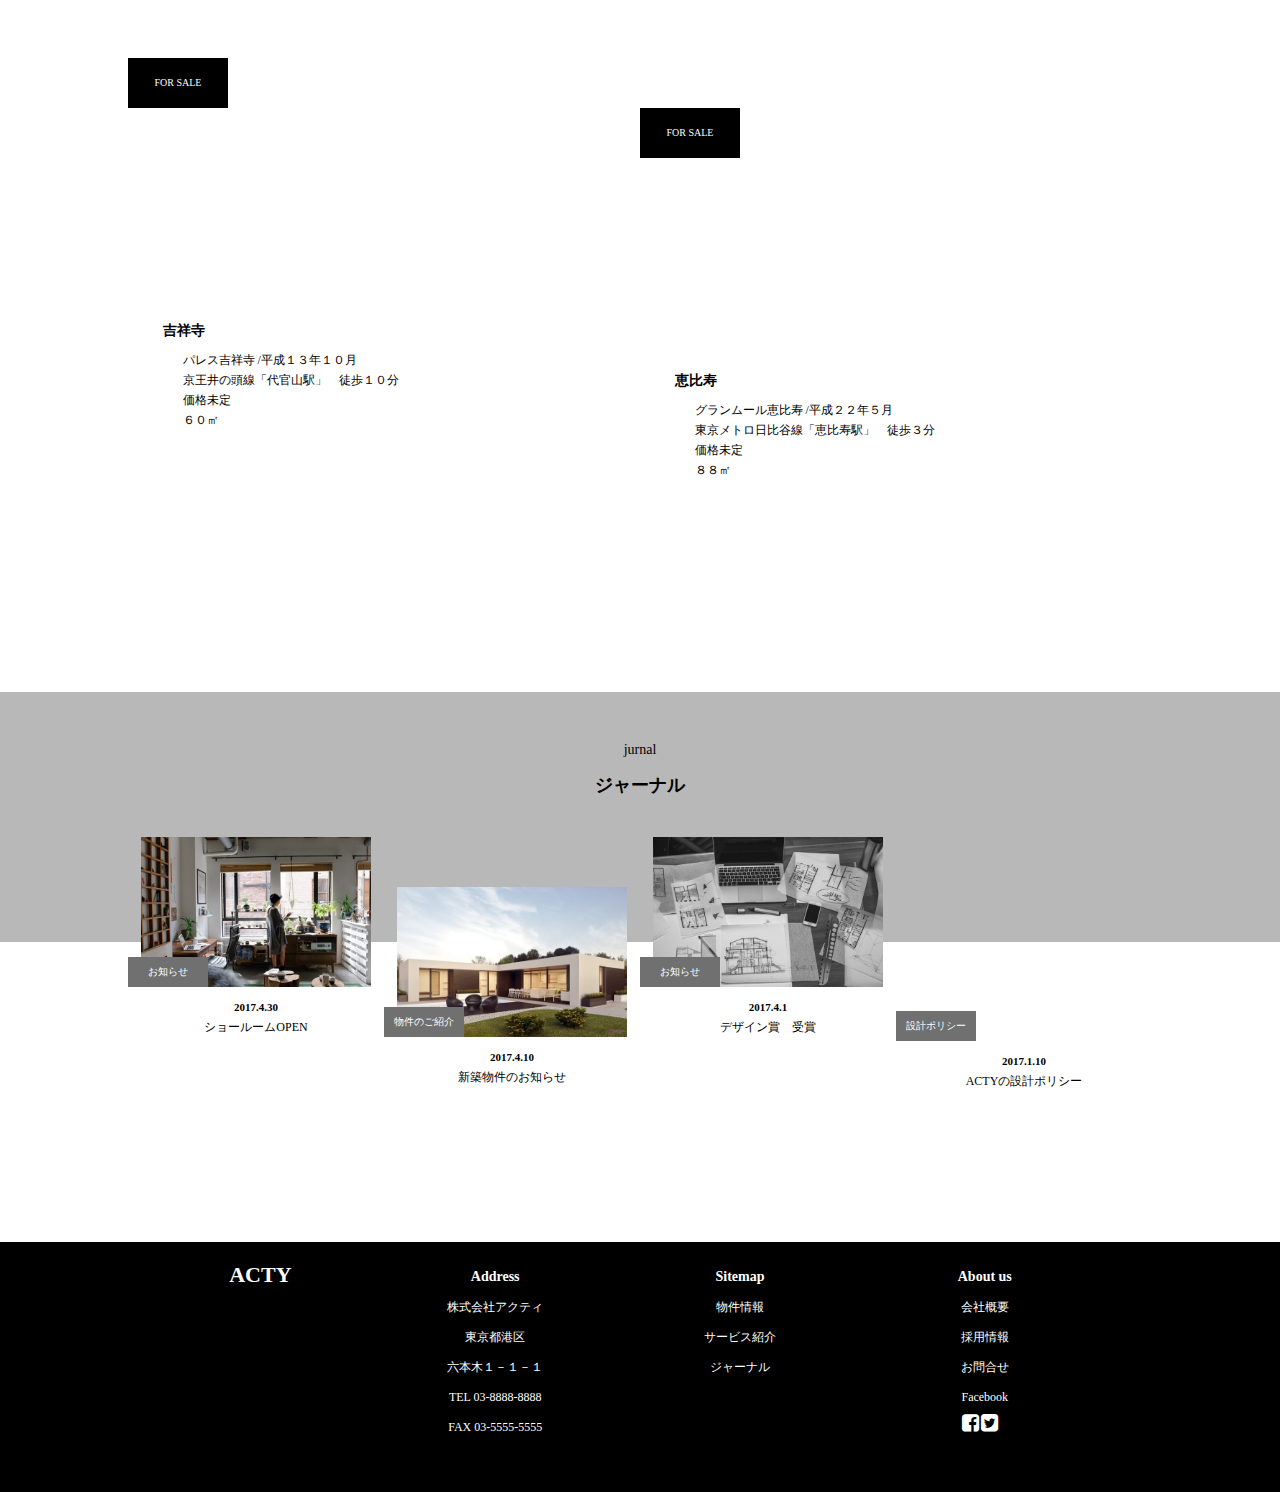
==== commit 1174ae14: "Revert "third"" ====
--- a/portfolio/index.html
+++ b/portfolio/index.html
@@ -1,233 +1,476 @@
 <!DOCTYPE html>
 <html>
 <head>
-  <meta charset="utf-8">
-
-  <meta name=viewport content="width=device-width, initial-scale=1">
-
-  <title>ACTY</title>
-
-
-  <link href="css/font-awesome.min.css" rel="stylesheet">
-
-  <script src="http://ajax.googleapis.com/ajax/libs/jquery/1.9.1/jquery.min.js"></script>
-
-  <link rel="stylesheet" href="https://maxcdn.bootstrapcdn.com/font-awesome/4.4.0/css/font-awesome.min.css">
+     <meta charset="utf-8">
+
+     <meta name=viewport content="width=device-width, initial-scale=1">
+
+     <title>ACTY</title>
+
+
+<link href="css/font-awesome.min.css" rel="stylesheet">
+<!-- <link rel="stylesheet" href="//maxcdn.bootstrapcdn.com/font-awesome/4.3.0/css/font-awesome.min.css"> -->
+
+<!-- <link rel="stylesheet" href="//maxcdn.bootstrapcdn.com/font-awesome/4.3.0/css/font-awesome.min.css"> -->
+
+<script src="http://ajax.googleapis.com/ajax/libs/jquery/1.9.1/jquery.min.js"></script>
+
+<link rel="stylesheet" href="https://maxcdn.bootstrapcdn.com/font-awesome/4.4.0/css/font-awesome.min.css">
 
   <link rel="stylesheet" href="css/skippr.css">
-  
   <link rel="stylesheet" href="css/style.css">
 
-  <link rel="stylesheet" href="css/responsive.css">
 </head>
 
-<!-- ▼header▼ -->
+<!-- ===================================
+header
+==================================== -->
 <body>       
- <header>
-  <div class="container clearfix">
-   <h1><a href="#index.html">ACTY</a></h1>
-   <div class="menu-box">
-      <span class="list-bar"></span>
-      <span class="list-bar"></span>
-      <span class="list-bar"></span>
+
+<header>
+      <div class="hd container clearfix">
+          <h1>ACTY</h1>
+          <div class="menu-box">
+            <span class="list-bar"></span>
+            <span class="list-bar"></span>
+            <span class="list-bar"></span>
+          </div>
+          <nav>
+            <ul class="nav">
+              <li class="nav-list"><a href="#CONCEPT">CONCEPT</a></li>
+              <li class="nav-list"><a href="#HOUSING INF">HOUSING INF</a></li>
+              <li class="nav-list"><a href="#SHOWROOM">SHOWROOM</a></li>
+              <li class="nav-list"><a href="#ABOUT US">ABOUT US</a></li>
+            </ul>
+          </nav>
+      </div>
+</header>
+
+
+
+<!-- ==================================
+mainVisual
+================================== -->
+
+
+  
+
+   <div id="mv">
+        <div id="theTarget">
+            <div style="background-image: url(img/mv1.jpg)"></div>
+            <div style="background-image: url(img/mv2.jpg)"></div>
+            <div style="background-image: url(img/mv3.jpg)"></div>
+            <div style="background-image: url(img/mv4.jpg)"></div>
+            <div style="background-image: url(img/mv5.jpg)"></div>
+        </div>
+</div>
+   
+
+   <!-- <section id="mv"></section> -->
+
+
+
+     
+<!-- ==========================
+HOUSING INF
+==========================
+ -->
+<div class="home-housing-title container clearfix">
+  <h2 class="h2 container clearfix">
+    <span >物件情報</span>
+    <span>Housing Info</span>
+  </h2>
+</div>
+
+
+
+
+
+
+
+
+<div class="card-group container clearfix">
+       
+    <div class="card-gp container clearfix">
+       <div class="card">
+         <div class="card-img pic1">
+           <p class="production-title">
+              production1</p>S
+         </div>
+         　<div class="card-text" >
+             <h3>自由が丘 COMINGSOON</h3>
+             <ul class="card-list">
+               <li>テラス自由が丘 /平成１８年４月</li>
+               <li>東急東横線「自由が丘駅」　徒歩７分</li>
+               <li>価格未定</li>
+               <li>５８㎡</li>
+             </ul>
+           </div>
+           <span class="for-sale">FOR SALE</span>
+           <span class="comming-soon">COMMING SOON</span>
+
+         </div>
+      
+  
+
+
+       <div class="card2">
+         <div class="card-img pic2"></div>
+         　<div class="card-text" >
+             <h3>代官山 COMINGSOON</h3>
+             <ul class="card-list">
+               <li>代官山ガーデン   /平成２０年７月</li>
+               <li>東急東横線「代官山駅」　徒歩５分</li>
+               <li>価格未定</li>
+               <li>４５㎡</li>
+             </ul>
+           </div>
+           <span class="for-sale">FOR SALE</span>
+           <span class="comming-soon">COMMING SOON</span>
+
+        </div>
+       
+
+
+        <div class="card">
+         <div class="card-img pic3"></div>
+         　<div class="card-text" >
+             <h3>吉祥寺 <!-- COMINGSOON --></h3>
+             <ul class="card-list">
+               <li>パレス吉祥寺   /平成１３年１０月</li>
+               <li>京王井の頭線「代官山駅」　徒歩１０分</li>
+               <li>価格未定</li>
+               <li>６０㎡</li>
+             </ul>
+           </div>
+           <span class="for-sale">FOR SALE</span>
+           <!-- <span class="comming-soon">COMMING SOON</span> -->
+
+        </div>
+
+
+
+       <div class="card2">
+         <div class="card-img pic4"></div>
+         　<div class="card-text" >
+             <h3>恵比寿<!--  COMINGSOON --></h3>
+             <ul class="card-list">
+               <li>グランムール恵比寿   /平成２２年５月</li>
+               <li>東京メトロ日比谷線「恵比寿駅」　徒歩３分</li>
+               <li>価格未定</li>
+               <li>８８㎡</li>
+             </ul>
+           </div>
+           <span class="for-sale">FOR SALE</span>
+           <!-- <span class="comming-soon">COMMING SOON</span>
+ -->
+        </div>
+
+        </div>
+
+        </div>
+
+
+
+<!-- ==================================================
+jurnal
+================================================== -->
+
+
+
+<div class="jurnal clearfix">
+     <span class="jl-title">jurnal</span>
+      <h3 class="jl-title2">ジャーナル</h3>
+      
+       
+     
+
+     <div class="j-group container clearfix">
+       <div class="jl1 container clearfix">
+        <div class="jl-img pic5"></div>
+          <div class="jl-text">
+            <h6>2017.4.30</h6>
+             <p>ショールームOPEN</p>
+          </div>
+          <span class="news">お知らせ</span>
+        </div>
+
+
+       <div class="jl2 container clearfix">
+        <div class="jl-img pic6"></div>
+          <div class="jl-text">
+            <h6>2017.4.10</h6>
+             <p>新築物件のお知らせ</p>
+          </div>
+          <span class="news">物件のご紹介</span>
+        </div>
+
+     
+　　　　<div class="jl1 container clearfix">
+        <div class="jl-img pic7"></div>
+          <div class="jl-text">
+            <h6>2017.4.1</h6>
+             <p>デザイン賞　受賞</p>
+          </div>
+          <span class="news">お知らせ</span>
+        </div>
+
+
+        <div class="jl3 container clearfix">
+        <div class="jl-img pic8"></div>
+          <div class="jl-text">
+            <h6>2017.1.10</h6>
+             <p>ACTYの設計ポリシー</p>
+          </div>
+          <span class="news">設計ポリシー</span>
+        </div>
    </div>
-   <nav>
-      <ul class="nav">
-        <li class="nav-list"><a href="#CONCEPT">CONCEPT</a></li>
-        <li class="nav-list"><a href="#INF">HOUSING INF</a></li>
-        <li class="nav-list"><a href="#jl">SHOWROOM</a></li>
-        <li class="nav-list"><a href="#ABOUT US">ABOUT US</a></li>
-      </ul>
-    </nav>
-    </div>
- </header>
-<!-- ▲header▲ -->
-<!-- ▼mainVisual▼ -->
-　<div class="mv">
-    <div id="theTarget">
-      <div style="background-image: url(img/mv1.jpg)"></div>
-      <div style="background-image: url(img/mv2.jpg)"></div>
-      <div style="background-image: url(img/mv3.jpg)"></div>
-      <div style="background-image: url(img/mv4.jpg)"></div>
-      <div style="background-image: url(img/mv5.jpg)"></div>
-    </div>
+
+</div>
+
+
+
+<p id="pageTop"><a href="#"><i class="fa fa-chevron-up"></i></a></p>
+
+
+<!-- ==============================================
+footer
+============================================== -->
+
+<div class="footer-group clearfix">
+
+  
+
+  <div class="ft-group container clearfix">
+
+  <div class="footer clearfix container">
+    <!-- <div class="ft-text"> -->
+    <h2 class="ft-h2">ACTY</h2>
+    <!-- </div>  -->
+
   </div>
-<!-- ▲mainvisual▲ -->
-<!-- ▼HOUSING INF▼ -->
-  <div class="home-housing-title container clearfix">
-    <div id="INF"> 
-    <h2 class="h2 container clearfix">
-    <span>物件情報</span>
-    <span>Housing Info</span>
-    </h2>
-    </div>
-  </div>
-
-  <div class="card-group container clearfix">
-
-    <div class="card-gp container clearfix">
-      <div class="card">
-        <div class="card-img pic1"></div>
-        <div class="card-text">
-        <h3 class="card-A">自由が丘 COMINGSOON</h3>
-      <ul class="card-list">
-        <li>テラス自由が丘 /平成１８年４月</li>
-        <li>東急東横線「自由が丘駅」　徒歩７分</li>
-        <li>価格未定</li>
-        <li>５８㎡</li>
+
+
+  <div class="footer clearfix container">
+    <div class="ft-text clearfix">
+      <h4>Address</h4>
+      <ul class="ul1">
+          <li>株式会社アクティ</li>
+         <li>東京都港区</li>
+         <li>六本木１－１－１</li>
+
+        
+
+         <li>TEL 03-8888-8888</li>
+        <li>FAX 03-5555-5555</li>
       </ul>
       </div>
-      <span class="for-sale">FOR SALE</span>
-      <span class="comming-soon">COMMING SOON</span>
-    </div>
-      
-    <div class="card2">
-      <div class="card-img pic2"></div>
-        <div class="card-text">
-        <h3 class="card-A">代官山 COMINGSOON</h3>
-      <ul class="card-list">
-        <li>代官山ガーデン   /平成２０年７月</li>
-        <li>東急東横線「代官山駅」　徒歩５分</li>
-        <li>価格未定</li>
-        <li>４５㎡</li>
-      </ul>
-      </div>
-      <span class="for-sale">FOR SALE</span>
-      <span class="comming-soon">COMMING SOON</span>
-    </div>
-       
-      <div class="card">
-        <div class="card-img pic3"></div>
-         　<div class="card-text" >
-           <h3 class="card-B">吉祥寺</h3>
-          <ul class="card-list">
-           <li>パレス吉祥寺   /平成１３年１０月</li>
-           <li>京王井の頭線「代官山駅」　徒歩１０分</li>
-           <li>価格未定</li>
-           <li>６０㎡</li>
-          </ul>
-          </div>
-          <span class="for-sale">FOR SALE</span>
-      </div>
-
-      <div class="card2">
-        <div class="card-img pic4"></div>
-         　<div class="card-text">
-           <h3 class="card-B">恵比寿</h3>
-          <ul class="card-list">
-           <li>グランムール恵比寿   /平成２２年５月</li>
-           <li>東京メトロ日比谷線「恵比寿駅」　徒歩３分</li>
-           <li>価格未定</li>
-           <li>８８㎡</li>
-          </ul>
-          </div>
-          <span class="for-sale">FOR SALE</span>
-      </div>
-    </div>
-  </div>
-<!-- ▲HOUSING INF▲ -->
-<!-- ▼jurnal▼ -->
- <div class="jurnal clearfix">
-  <div id="jl">
-  <span class="jl-title">jurnal</span>
-  <h3 class="jl-title2">ジャーナル</h3>
-  </div> 
-      
- <div class="j-group container clearfix">
-  <div class="jl1 container clearfix">
-    <div class="jl-img pic5"></div>
-    <div class="jl-text">
-    <h6>2017.4.30</h6>
-    <p>ショールームOPEN</p>
-    </div>
-    <span class="news">お知らせ</span>
-  </div>
-    
-  <div class="jl2 container clearfix">
-    <div class="jl-img pic6"></div>
-     <div class="jl-text">
-     <h6>2017.4.10</h6>
-     <p>新築物件のお知らせ</p>
-     </div>
-     <span class="news">物件のご紹介</span>
-  </div>
-
-  <div class="jl1 container clearfix">
-     <div class="jl-img pic7"></div>
-      <div class="jl-text">
-      <h6>2017.4.1</h6>
-      <p>デザイン賞　受賞</p>
-      </div>
-      <span class="news">お知らせ</span>
-  </div>
-
-  <div class="jl3 container clearfix">
-      <div class="jl-img pic8"></div>
-       <div class="jl-text">
-       <h6>2017.1.10</h6>
-       <p>ACTYの設計ポリシー</p>
-       </div>
-       <span class="news">設計ポリシー</span>
-  </div>
- </div>
-</div>
-
-<p id="pageTop"><a href="#"><i class="fa fa-chevron-up"></i></a></p>
-<!-- ▲jurnal▲ -->
-<!-- ▼footer▼ -->
-<div class="footer-group clearfix">
-  <div class="ft-group container clearfix">
-   <div class="footer clearfix container">
-   <h2 class="ft-h2"><a href="index.html">ACTY</a></h2>
-   </div>
+       <!-- <div class="ft-text clearfix container">
+       <ul class="ul2">
+        
+      </ul> -->
+       <!-- </div> -->
+    </div>
+
+  
 
 <div class="footer clearfix container">
-  <div class="ft-text clearfix">
-  <h4>Address</h4>
-  <ul class="ul1">
-    <li>株式会社アクティ</li>
-    <li>東京都港区</li>
-    <li>六本木１－１－１</li>
-    <li>TEL 03-8888-8888</li>
-    <li>FAX 03-5555-5555</li>
-  </ul>
-  </div>
-</div>
+    <div class="ft-text2">
+       <h4>Sitemap</h4>
+       <ul class="ul1">
+         <li>物件情報</li>
+         <li>サービス紹介</li>
+         <li>ジャーナル</li>   
+       </ul>
+    </div>
+
+</div>
+
 
 <div class="footer clearfix container">
   <div class="ft-text2">
-  <h4>Sitemap</h4>
-  <ul class="ul1">
-    <li class="ft-list"><a href="#INF">物件情報</a></li>
-    <li>サービス紹介</li>
-    <li class="ft-list"><a href="#jl">ジャーナル</a></li>
-  </ul>
+    <h4>About us</h4>
+    <ul class="ul1">
+      <li>会社概要</li>
+      <li>採用情報</li>
+      <li>お問合せ</li>
+      <li>Facebook </li>
+      <i class="fa fa-facebook-square fa-2x" aria-hidden="true"></i>
+      <i class="fa fa-twitter-square fa-2x" aria-hidden="true"></i>
+    </ul>
+
+      <!-- <li><i class="fa fa-facebook-official fa-3x fa-fw Facebook container clearfix" aria-hidden="true"></i> </li>
+    </ul> -->
+   
   </div>
-</div>
-
-<div class="footer clearfix container">
-  <div class="ft-text3">
-  <h4>About us</h4>
-  <ul class="ul1">
-    <li>会社概要</li>
-    <li>採用情報</li>
-    <li class="ft-list"><a href="index1.html">お問合せ</a></li>
-    <li>Facebook</li>
-    <i class="fa fa-facebook-square fa-2x" aria-hidden="true"></i>
-    <i class="fa fa-twitter-square fa-2x" aria-hidden="true"></i>
-  </ul>
+  
+  <!-- <span class="fa fa-facebook"></span> -->
+
+
+
+  
+</div>
+</div>
+
+</div>
+
+ <script src="https://ajax.googleapis.com/ajax/libs/jquery/2.2.4/jquery.min.js"> </script>
+ 
+
+
+ 
+    <script src="js/skippr.min.js"></script>
+    <!-- 自分で作ったｊｓファイル -->
+    <script src="js/script.js"></script>
+
+
+
+   </body>
+
+   </html>
+
+
+
+
+
+
+
+    <!-- <div class="pic1 clearfix"></div>
+
+    <div class="header container clearfix">
+    　
+    <div class="header-logo">
+    	<h1>ACTY</h1>
+    </div>
+
+　　　 <div class="header-list">
+	     <ul>
+	     	<li>CONSEPT</li>
+	     	<li>HOUSING INF</li>
+	     	<li>SHOWROOM</li>
+	     	<li>ABOUT US</li>
+	     </ul>
+	   </div>
+    </div>
+
+
+
+<div class="container clearfix">
+   <h2>物件情報</h2>
+ </div>
+
+
+    <!<div class="btn-wrapper">
+    	<a href="#" class="btn-concept">CONSEPT</a>
+        <a href="#" class="btn-housinginf">HOUSING INF</a>
+        <a href="#" class="btn-showroom">SHOWROOM</a>
+        <a href="#" class="btn-aboutus">ABOUT US</a>
+    </div>
+ -->
+
+  
+
+    
+
+  
+  
+ 
+
+
+
+ 
+ <!-- <div class="bigbox1 container clearfix"> 
+      <div class="one"></div>
+
+      <h4 >白金台 COMMINGSOON</h4>
+
+     
+     	<ul class="list">
+     		<li>平成２０年</li>
+     		<li>恵比寿駅</li>
+     		<li>価格未定</li>
+     		<li>110㎡</li>
+     	</ul>
+ </div> -->
+    
+
+
+
+<!-- <div class="bigbox2 container clearfix"> 
+      <div class="two"></div>
+
+      <h4 class="p2">自由が丘 COMMINGSOON</h4>
+     
+     	<ul class="list">
+     		<li>平成２０年</li>
+     		<li>恵比寿駅</li>
+     		<li>価格未定</li>
+     		<li>110㎡</li>
+     	</ul>
+    </div>
+      -->
+
+
+
+    <!-- <div class="bigbox3 container clearfix"> 
+      <div class="three"></div>
+
+       <h4 class="p3">恵比寿 COMMINGSOON</h4>
+     
+     	<ul class="list">
+     		<li>平成２０年</li>
+     		<li>恵比寿駅</li>
+     		<li>価格未定</li>
+     		<li>110㎡</li>
+     	</ul>
+    </div>
+ -->
+
+ 
+    <!-- <div class="bigbox4 container clearfix"> 
+       <div class="four"></div>
+
+        <h4 class="p4">恵比寿 COMMINGSOON</h4>
+     
+     	<ul class="list">
+     		<li>平成２０年</li>
+     		<li>恵比寿駅</li>
+     		<li>価格未定</li>
+     		<li>110㎡</li>
+     	</ul>
+    </div>
+   
+
+   </div>
+ -->
+
+
+<!-- <div class="news">
+	
+</div>
+
+
+<div class="concept">
+	
+</div>
+    
+
+
+ <div class="footer clearfix">
+       	<div class="footer-logo">ACTY</div>
+       	 <div class="footer-list">
+       	 	<ul>
+       	 		<li>会社概要</li>
+       	 		<li>採用</li>
+       	 		<li>お問合せ</li>
+       	 	</ul>
+       	 </div>
+
   </div>
- </div>
-</div>
-
-</div>
-
-  <script src="https://ajax.googleapis.com/ajax/libs/jquery/2.2.4/jquery.min.js"> </script>
- 
-  <script src="js/skippr.min.js"></script>
+    -->
     
-  <script src="js/script.js"></script>
-
-</body>
-
-</html>+   
+
+  
+<!-- </body>
+</html> -->  --- a/portfolio/css/style.css
+++ b/portfolio/css/style.css
@@ -1,4 +1,6 @@
-/*▼setteing▼*/
+/*==========
+setteing
+==========*/
 *{
 	margin: 0;
 	padding: 0;
@@ -13,6 +15,7 @@
 	text-decoration: none;
 }
 
+
 .clearfix::after{
 	content: "";
 	display: block;
@@ -25,7 +28,11 @@
 	font-family: serif;
 }
 
-/*▼header▼*/
+
+/*===========================================
+header
+===========================================*/
+
 header{
 	position: fixed;
 	width: 100%;
@@ -34,6 +41,7 @@
 	z-index: 10000;
 }
 
+
 h1{
 	width: 150px;
 	line-height: 100px;
@@ -41,25 +49,33 @@
 	font-size: 3rem;
 	margin-top: 0;
 	margin-bottom: 0;
-	z-index: 10000;
-}
-
-h1 a{
-	color: black;
-}
-/*▲header▲*/
-/*▼mainvisual▼*/
-.mv{
+
+}
+
+
+
+/*=========================================
+mainvisual
+==========================================*/
+
+#mv{
+	/*background-image: url(../img/pic.jpg);*/
     width: 100%;
     height: 100vh;
     background-size: cover;
     background-position: center;
-    padding-top: 100px;    
-}
-/*▲mainvisual▲*/
-/*▼ハンバーガーメニュー▼*/
+    padding-top: 100px;
+
+}
+
+
+
+/*=============================================
+ハンバーガーメニュー
+============================================*/
 .menu-box{
 	display: none;
+	/*display: block;*/
 	float: right;
 	width: 40px;
 	height: 40px;
@@ -67,21 +83,28 @@
 	border: 1px solid white;
 	background-color: black;
 	margin-top: 5px;
-}
+	/*margin-bottom: 10px;*/
+
+}
+
 
 .list-bar{
 	display: block;
-	width: 20px;
+	width: 25px;
 	height: 2px;
 	margin: 5px auto;
 	background-color: white;
 }
 
+
 .list-bar:first-child{
 	margin-top: 10px;
 }
-/*▲ハンバーガーメニュー▲*/
-/*▼naviリスト▼*/
+
+/*=======================
+ハンバーガーメニュー終わり
+=======================*/
+
 .nav{
 	float: right;
 }
@@ -90,9 +113,11 @@
 	float: left;
 	width: 150px;
 	line-height: 100px;
+	/*color: #FAFAFA;*/
 	text-align: center;
 	list-style: none;
 	font-size: 1.6rem;
+
 }
 
 .nav-list a{
@@ -101,13 +126,48 @@
 
 .nav-list a:hover{
 	background-color: gray;
-}
-/*▲naviリスト▲*/
-/*▼HOUSING INF▼*/
+
+}
+
+/*.nav{
+	margin-top: 0;
+	margin-bottom: 0;
+}*/
+
+
+/*.nav-list{
+	color: black;*/
+/*}*/
+
+
+	/*color: black;*/
+
+	/*color: black;*/
+
+
+
+
+/*.nav-list:hover{
+	background-color: gray;
+
+}*/
+
+
+
+
+
+
+
+
+
+/*======================================
+HOUSING INF
+=======================================*/
 .home-housing-title{
 	width: 100%;
     height: auto;
     margin-top: 100px;
+
 }
 
 .home-housing-title h2 span:first-child{
@@ -115,13 +175,18 @@
 	letter-spacing: .25em;
     margin-right: 15px;
     width: 100px;
-}
+
+}
+
 
 .home-housing-title h2 span{
 	display: inline-block;
 	width: 100px;
 }
 
+
+
+
 .card-group{
 	width: 90%;
 	margin: 70px auto;
@@ -133,13 +198,17 @@
 	width: 50%;
 	margin: 0 auto;
 	padding: 0 10px;
-}
+	/*margin-left: 10px;
+	margin-right: 10px;*/
+}
+
 
 .card2{
 	position: relative;
 	float: left;
 	width: 50%;
 	margin: 0 auto;
+	/*margin-left: 50px;*/
 	margin-top: 50px;
 	padding: 0 10px;
 }
@@ -152,13 +221,7 @@
 	margin: 0 auto;
 }
 
-.card-A{
-	font-size: 1.4rem;
-	padding-bottom: 10px;
-	padding-top: 15px;
-}
-
-.card-B{
+h3{
 	font-size: 1.4rem;
 	padding-bottom: 10px;
 }
@@ -167,6 +230,7 @@
 	width: 90%;
 	height: 200px;
 	background-color: white;
+	/*padding-bottom: 50px;*/
 	margin: 0 auto 50px;
 }
 
@@ -181,14 +245,17 @@
 	font-size: 1.2rem;
 }
 
+
 .pic1{
     background-image: url(../img/pic1.jpg);
 }
 
+
 .pic2{
 	background-image: url(../img/pic2.jpg);
 }
 
+
 .pic3{
 	background-image: url(../img/pic3.jpg);
 }
@@ -196,6 +263,7 @@
 .pic4{
 	background-image: url(../img/pic4.jpg);
 }
+
 
 .pic5{
 	background-image: url(../img/pic5.jpg)
@@ -224,7 +292,9 @@
 	text-align: center;
 	color: white;
 	background-color: black;
-}
+
+}
+
 
 .comming-soon{
 	position: absolute;
@@ -237,16 +307,23 @@
 	text-align: center;
 	color: white;
 	background-color: #b8b8b8;
-}
-/*▲HOUSING INF▲*/
-/*▼jurnal▼*/
+
+}
+
+/*===============================
+jurnal
+===============================*/
+
 .jurnal{
 	width: 100%;
     height: 250px;
     background-color: #b8b8b8;
     text-align: center;
-    font-family: serif;  
-}
+    font-family: serif;
+
+   
+}
+
 
 .jl-title{
 	display: block;
@@ -255,6 +332,7 @@
 	padding-top: 50px;
 	font-size: 1.4rem;
 	text-align: center;
+
 }
 
 .jl-title2{
@@ -263,13 +341,25 @@
 	font-size: 1.8rem;
 	text-align: center;
 }
+
+
+
+
+
 
 .jl1{
    position: relative;
    float: left;
    width: 25%;
+   /*margin-left: 30px;
+   margin-right: 10px;*/
+   /*margin: 0 auto;*/
    height: 250px;
- }
+   /*margin-top: 50px;*/
+   }
+
+
+
 
 .jl-img{
 	width: 90%;
@@ -279,13 +369,16 @@
 	background-position: center;
 }
 
+
 .jl-text{
 	width: 90%;
 	height: 50px;
 	background-color: white;
 	padding-top: 10px;
-	margin: 0 auto;	
-}
+	margin: 0 auto;
+	
+}
+
 
 .news{
 	position: absolute;
@@ -298,12 +391,17 @@
 	text-align: center;
 	color: white;
 	background-color: #707070;
-}
+
+}
+
 
 .jl2{
    position: relative;
    float: left;
    width: 25%;
+   /*margin-left: 30px;
+   margin-right: 10px;*/
+   /*margin: 0 auto;*/
    height: 250px;
    margin-top: 50px;
    }
@@ -312,10 +410,14 @@
    position: relative;
    float: left;
    width: 25%;
+   /*margin-left: 30px;
+   margin-right: 10px;*/
+   /*margin: 0 auto;*/
    height: 250px;
    margin-top: 40px;
    }
 
+
 p{
 	font-size: 1.2rem;
 	line-height: 20px;
@@ -325,53 +427,6 @@
 	font-size: 1.1rem;
 	line-height: 20px;
 }
-/*▲jurnal▲*/
-/*▼contact form▼*/
-.contact-form{
-	padding-top: 100px;
-	width: 100%;
-    height: 250px;
-    background-color: #b8b8b8;
-    text-align: center;
-    font-family: serif;
-}
-
-.mail-title{
-	padding-bottom: 15px;
-	padding-top: 40px;
-	font-size: 1.4rem;
-}
-
-.section-title{
-	margin-bottom: 30px;
-	font-size: 1.8rem;
-}
-
-.c-group{
-   width: 100%;
-   height: 250px;
-   margin-top: 50px;
-   text-align: center;
- }
-
-.mail{
-	padding-top: 10px;
-}
-
-input,textarea {
-  width: 400px;
-  margin-top: 10px;
-  margin-bottom: 30px;
-  padding: 20px;
-  font-size: 18px;
-  border: 1px solid #dee7ec;
-}
-
-.contact-submit {
-  background-color: #b8b8b8;
-  color: black;
-}
-/*▲contact form▲*/
 
 #pageTop {
   position: fixed;
@@ -382,6 +437,7 @@
 #pageTop a {
   display: block;
   z-index: 999;
+  /*padding: 8px 0 0 8px;*/
   padding-top: 8px;
   padding-bottom: 8px;
   border-radius: 30px;
@@ -398,18 +454,25 @@
   text-decoration: none;
   opacity: 0.7;
 }
-/*▼footer▼*/
+
+/*==========================================
+footer
+==========================================*/
+
 .footer-group{
 	background-color: black;
 	width: 100%;
     margin-top: 300px;
-}
+
+}
+
 
 .footer{
 	float: left;
 	width: 20%;
 	margin-left: 20px;
 	margin-right: 20px;
+
 }
 
 .ft-h2{
@@ -417,18 +480,21 @@
 	font-size: 2.2rem;
 	padding-left: 20px;
 	color: white;
-	text-align: center;
-	width: 100%;
-}
+	text-align: center	;
+	width: 100%;
+}
+
+
 
 .ft-text{
 	width: 100%;
 	height: 250px;
 	color: white;
 	line-height: 30px;
-	text-align: center;
+	text-align: center	;
 }
 	
+
 .ft-text2{
 	width: 100%;
 	height: 250px;
@@ -437,34 +503,493 @@
 	text-align: center;
 }
 
-.ft-text3{
-	width: 100%;
-	height: 250px;
-	color: white;
-	line-height: 30px;
-	text-align: center;
-}
-
-.ft-h2 a{
-	color: white;
-}
-
-.ft-list a{
-	color: white;
-}
 
 h4{
 	padding-top: 20px;
 	font-size: 1.4rem;
-}
-
-h5{
-	padding-top: 10px;
-	font-size: 1.2rem;
-	padding-bottom: 30px;
-}
+
+}
+
+/*.ft-h2{
+	margin-top: 20px;
+	font-size: 	1.8rem;
+}
+*/
 
 .fa-twitter-square{
 	padding-right: 10px;
 }
-/*▲footer▲*/+
+
+
+
+
+
+/*====================================
+Media Queries
+====================================
+*/
+
+@media(max-width: 767px){
+
+
+
+/*======================
+setting
+======================*/
+
+.container{
+	width: 90%;
+	/*margin: 0 auto;*/
+}
+
+
+.sp-none{
+	display: none;
+}
+
+
+
+/*=======================
+header
+=======================*/
+
+.hd{
+
+	height: 70px;
+	/*width: 90%;*/
+}
+
+
+header{
+	height: 50px;
+}
+
+h1{
+	line-height: 70px;
+	/*float: none;*/
+}
+
+
+
+.menu-box{
+	display: block;
+	margin: 5%;
+
+}
+
+
+
+
+
+
+.nav{
+	float: none;
+}
+
+
+.nav-list{
+	display: none;
+	/*float: none;*/
+	width: 100%;
+	line-height: 50px;
+	border-top: 1px solid black;
+	text-align: center;
+	background-color: white;
+}
+
+
+/*.nav-list a{
+	text-align: center;
+}*/
+/*==================================
+mainvisual
+==================================*/
+/*.theTarget{
+	display: none;
+}*/
+
+#mv{
+	padding-top: 70px;
+	height: 60vh;
+	
+}
+
+
+.home-housing-title{
+	margin-top: 100px;
+	margin-bottom: 	30px;
+}
+
+
+
+
+.card-group{
+	width: 90%;
+}
+
+
+.card-img{
+	width: 100%;
+	height: 200px;
+
+}
+
+
+.card{
+	float: none;
+	width: 100%;
+	
+}
+
+
+.card-text{
+	height: 100px;
+}
+
+.card2{
+	float: none;
+	width: 100%;
+	display: none;
+	
+}
+
+
+.for-sale{
+	width: 80px;
+	height: 40px;
+	line-height: 40px;
+	font-size: 	0.8rem;
+
+}
+
+.comming-soon{
+	width: 80px;
+	height: 40px;
+	line-height: 40px;
+	left: 80px;
+	font-size:  0.8rem;
+
+}
+
+.jurnal{
+	width: 100%;
+	height: 200px;
+}
+
+.jl-title{
+	padding-top: 20px;
+
+}
+
+
+.jl1{
+	/*float: none;*/
+	width: 	50%;
+}
+
+
+.jl2{
+	float: none;
+	display: none;
+}
+
+.jl3{
+	float: none;
+	display: none;
+}
+
+.footer-group{
+	margin-top: 240px;
+}
+
+.footer{
+	width: 	90%;
+
+}
+
+.ft-h2{
+	padding-left: 0;
+	padding-bottom: 10px;
+}
+
+
+
+
+.ft-text{
+	text-align: center;
+	/*width: 	100%;*/
+	/*height: 200px*/
+
+}
+
+
+.ft-text2{
+	display: none;
+}
+
+.fa-facebook-square{
+	display: none;	
+}
+
+.fa-twitter-square{
+	display: none;
+}
+
+
+/*h3{
+	width: 90%;
+	height: 150px;
+	line-height: 60px;
+	color: black;
+
+}
+
+
+h4{
+	width: 90%;
+	height: 100px;
+	line-height: 50px;
+	color: black;
+}*/
+
+/*.pic1 {
+	background-image: url(../img/pic1.jpg);
+	height: 100vh;
+	background-size: cover;
+
+}
+
+.header-logo{
+	padding-top: 70px;
+	padding: 20px;
+	float: left;
+	font-weight: bold;
+	font-size: 25px;
+}
+
+
+li {
+	list-style: none;
+	float: left;
+	padding-left: 20px;
+}
+
+
+h2{
+	padding-top: 100px;
+	padding-left: 20px;
+	padding-bottom: 50px;
+
+}
+*/
+
+
+
+
+/*.btn-wrapper {
+	
+	padding-right: 100px;
+	padding-top: 50px;
+	font-size: 15px;
+	color: black;
+	
+
+}
+
+
+.btn-concept:hover{
+	background-color: gray
+
+}
+
+.btn-housinginf:hover{
+	background-color: gray
+
+}
+
+.btn-showroom:hover{
+	background-color: gray
+}
+
+.btn-aboutus:hover{
+	background-color: gray
+}
+*/
+
+
+/*.bigbox1{
+	height: 800px;
+	width: 50%;
+	float: left;
+	text-align: left;
+	padding-left: 20;
+}
+
+
+.one{
+	background-image: url(../img/pic2.jpg);
+	height: 300px;
+	width: 80%;
+	background-size: cover;
+	margin: 20px;
+}
+
+
+h4{
+	height: 50px;
+	width: 60%;
+	padding-left: 40px;
+	font-size: 14px;	
+}
+
+
+.list{
+	height: 50px;
+	width: 60%;
+	padding-left: 40px;
+	font-size: 12px;
+	line-height: 25px;	
+	display: block;
+}
+
+
+li{
+	list-style: none;
+
+}
+
+
+.bigbox2{
+	height: 800px;
+	width: 50%;
+	float: left;
+	text-align: left;
+	padding-left: 20px;
+}
+
+.two{
+	background-image: url(../img/pic3.jpg);
+	height: 300px;
+	width: 80%;
+	background-size: cover;
+	margin: 50px 20px 20px 20px;
+}
+
+
+.p2{
+	height: 50px;
+	width: 60%;
+	padding-left: 40px;
+	font-size: 14px;	
+}
+
+
+ul{
+	height: 50px;
+	width: 60%;
+	padding-left: 40px;
+	font-size: 12px;
+	line-height: 25px;	
+}
+
+
+li{
+	list-style: none;
+
+}
+
+
+
+
+
+.bigbox3{
+	height: 800px;
+	width: 50%;
+	float: left;
+	text-align: left;
+	padding-left: 20px;
+}
+
+.three{
+	background-image: url(../img/pic4.jpg);
+	height: 300px;
+	width: 80%;
+	background-size: cover;
+	margin: 20px;
+}
+
+
+.p3{
+	height: 50px;
+	width: 60%;
+	padding-left: 40px;
+	font-size: 14px;	
+}
+
+
+ul{
+	height: 50px;
+	width: 60%;
+	padding-left: 40px;
+	font-size: 12px;
+	line-height: 25px;	
+}
+
+
+li{
+	list-style: none;
+
+}
+
+
+.bigbox4{
+	height: 800px;
+	width: 50%;
+	float: left;
+	text-align: left;
+	padding-left: 20px;
+}
+
+.four{
+	background-image: url(../img/pic5.jpg);
+	height: 300px;
+	width: 80%;
+	background-size: cover;
+	margin: 50px 20px 20px 20px;
+}
+
+
+.p4{
+	height: 50px;
+	width: 60%;
+	padding-left: 40px;
+	font-size: 14px;	
+}
+
+
+ul{
+	height: 50px;
+	width: 60%;
+	padding-left: 40px;
+	font-size: 12px;
+	line-height: 25px;	
+}
+
+
+li{
+	list-style: none;
+
+}
+
+*/
+
+/*.footer{
+	background-color: black;
+	color: white;
+}
+
+.footer-list{
+	float: right;
+
+}
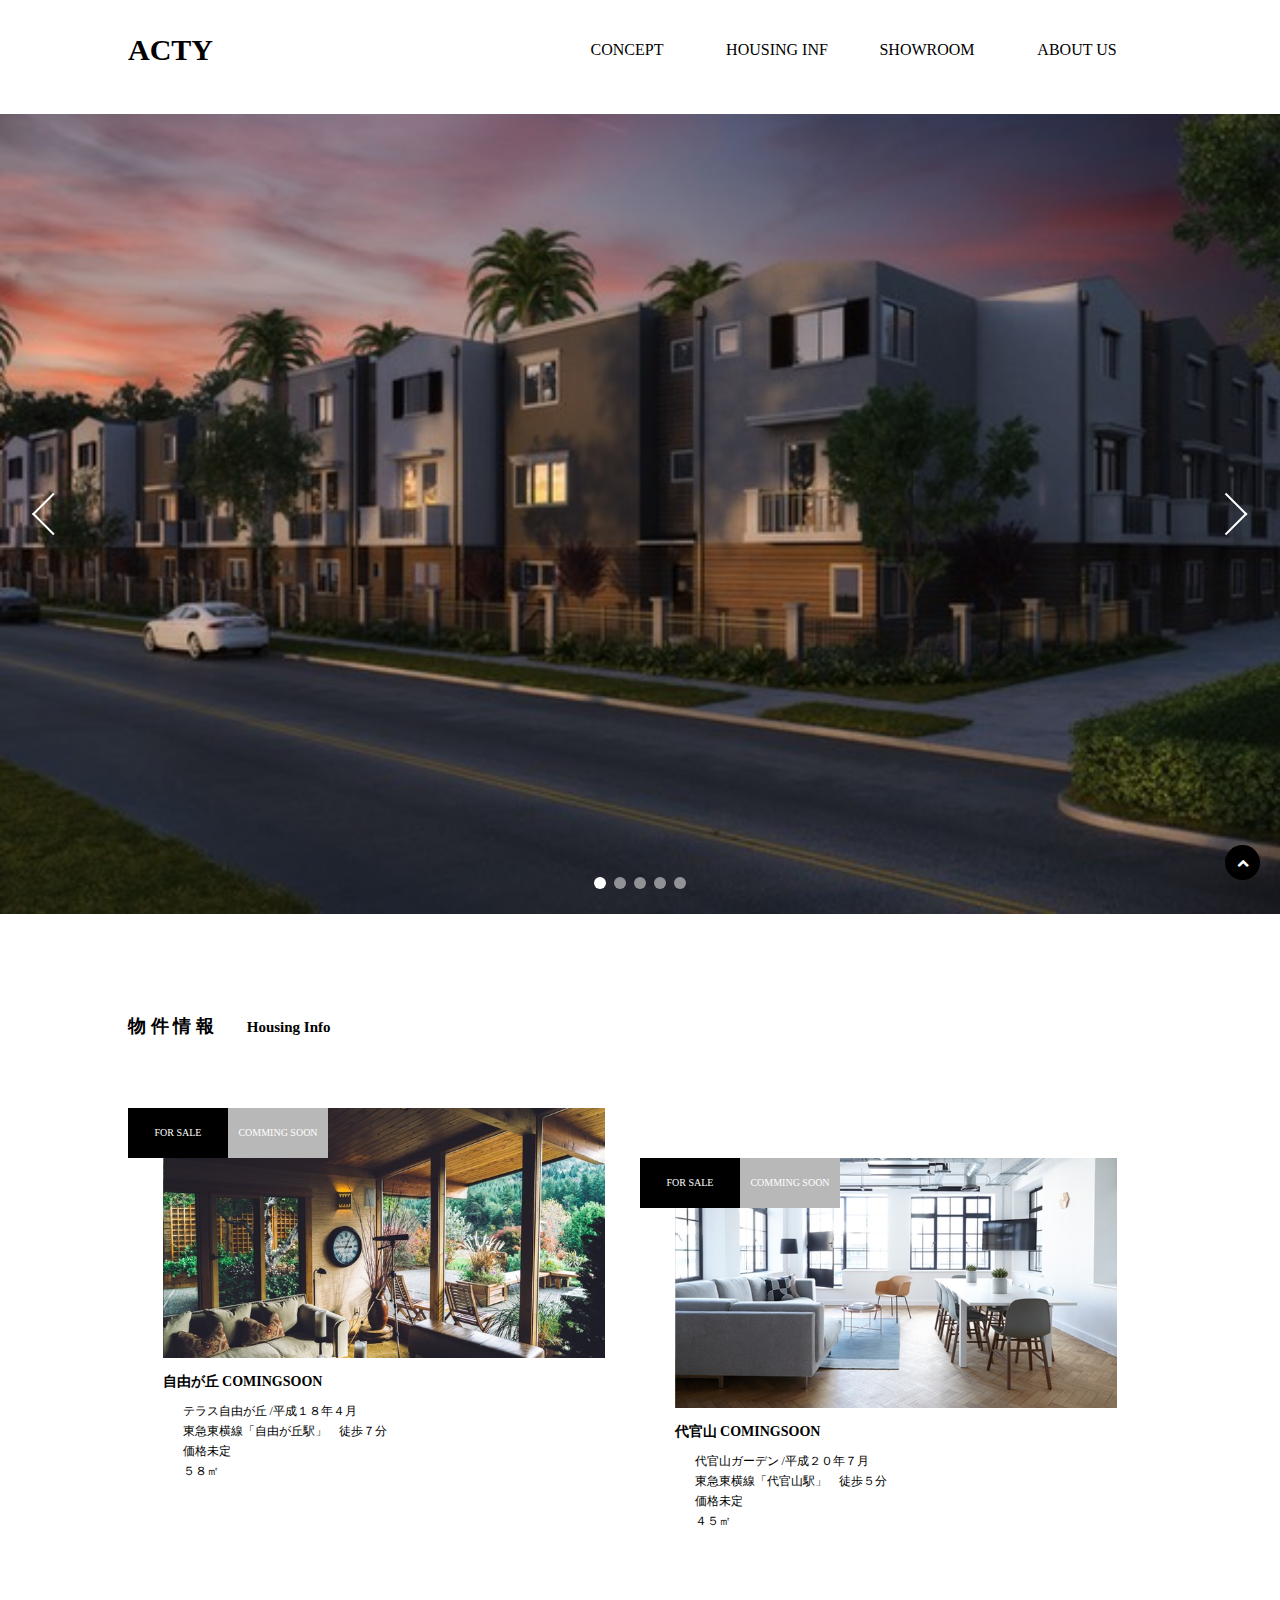
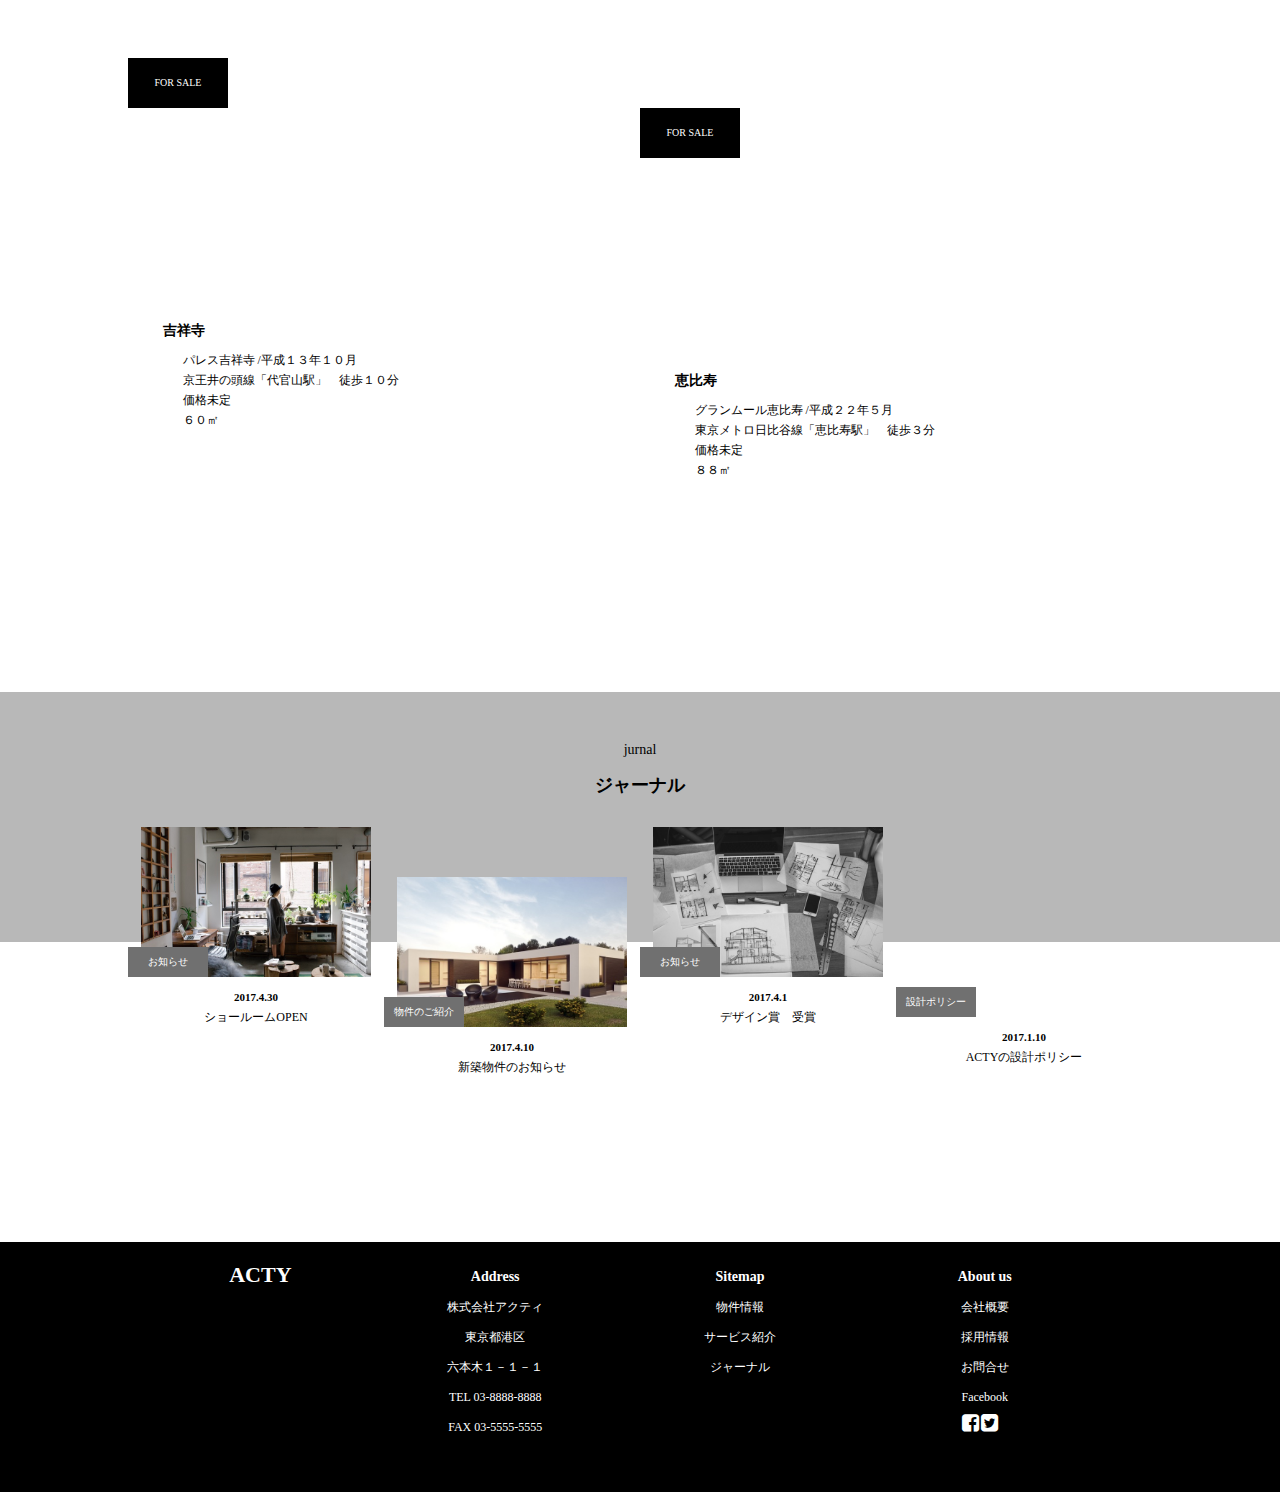
==== commit aa6d1032: "fourth" ====
--- a/portfolio/index.html
+++ b/portfolio/index.html
@@ -1,476 +1,233 @@
 <!DOCTYPE html>
 <html>
 <head>
-     <meta charset="utf-8">
-
-     <meta name=viewport content="width=device-width, initial-scale=1">
-
-     <title>ACTY</title>
-
-
-<link href="css/font-awesome.min.css" rel="stylesheet">
-<!-- <link rel="stylesheet" href="//maxcdn.bootstrapcdn.com/font-awesome/4.3.0/css/font-awesome.min.css"> -->
-
-<!-- <link rel="stylesheet" href="//maxcdn.bootstrapcdn.com/font-awesome/4.3.0/css/font-awesome.min.css"> -->
-
-<script src="http://ajax.googleapis.com/ajax/libs/jquery/1.9.1/jquery.min.js"></script>
-
-<link rel="stylesheet" href="https://maxcdn.bootstrapcdn.com/font-awesome/4.4.0/css/font-awesome.min.css">
+  <meta charset="utf-8">
+
+  <meta name=viewport content="width=device-width, initial-scale=1">
+
+  <title>ACTY</title>
+
+
+  <link href="css/font-awesome.min.css" rel="stylesheet">
+
+  <script src="http://ajax.googleapis.com/ajax/libs/jquery/1.9.1/jquery.min.js"></script>
+
+  <link rel="stylesheet" href="https://maxcdn.bootstrapcdn.com/font-awesome/4.4.0/css/font-awesome.min.css">
 
   <link rel="stylesheet" href="css/skippr.css">
+  
   <link rel="stylesheet" href="css/style.css">
 
+  <link rel="stylesheet" href="css/responsive.css">
 </head>
 
-<!-- ===================================
-header
-==================================== -->
+<!-- ▼header▼ -->
 <body>       
-
-<header>
-      <div class="hd container clearfix">
-          <h1>ACTY</h1>
-          <div class="menu-box">
-            <span class="list-bar"></span>
-            <span class="list-bar"></span>
-            <span class="list-bar"></span>
+ <header>
+  <div class="container clearfix">
+   <h1><a href="#index.html">ACTY</a></h1>
+   <div class="menu-box">
+      <span class="list-bar"></span>
+      <span class="list-bar"></span>
+      <span class="list-bar"></span>
+   </div>
+   <nav>
+      <ul class="nav">
+        <li class="nav-list"><a href="#CONCEPT">CONCEPT</a></li>
+        <li class="nav-list"><a href="#INF">HOUSING INF</a></li>
+        <li class="nav-list"><a href="#jl">SHOWROOM</a></li>
+        <li class="nav-list"><a href="#ABOUT US">ABOUT US</a></li>
+      </ul>
+    </nav>
+    </div>
+ </header>
+<!-- ▲header▲ -->
+<!-- ▼mainVisual▼ -->
+　<div class="mv">
+    <div id="theTarget">
+      <div style="background-image: url(img/mv1.jpg)"></div>
+      <div style="background-image: url(img/mv2.jpg)"></div>
+      <div style="background-image: url(img/mv3.jpg)"></div>
+      <div style="background-image: url(img/mv4.jpg)"></div>
+      <div style="background-image: url(img/mv5.jpg)"></div>
+    </div>
+  </div>
+<!-- ▲mainvisual▲ -->
+<!-- ▼HOUSING INF▼ -->
+  <div class="home-housing-title container clearfix">
+    <div id="INF"> 
+    <h2 class="h2 container clearfix">
+    <span>物件情報</span>
+    <span>Housing Info</span>
+    </h2>
+    </div>
+  </div>
+
+  <div class="card-group container clearfix">
+
+    <div class="card-gp container clearfix">
+      <div class="card">
+        <div class="card-img pic1"></div>
+        <div class="card-text">
+        <h3 class="card-A">自由が丘 COMINGSOON</h3>
+      <ul class="card-list">
+        <li>テラス自由が丘 /平成１８年４月</li>
+        <li>東急東横線「自由が丘駅」　徒歩７分</li>
+        <li>価格未定</li>
+        <li>５８㎡</li>
+      </ul>
+      </div>
+      <span class="for-sale">FOR SALE</span>
+      <span class="comming-soon">COMMING SOON</span>
+    </div>
+      
+    <div class="card2">
+      <div class="card-img pic2"></div>
+        <div class="card-text">
+        <h3 class="card-A">代官山 COMINGSOON</h3>
+      <ul class="card-list">
+        <li>代官山ガーデン   /平成２０年７月</li>
+        <li>東急東横線「代官山駅」　徒歩５分</li>
+        <li>価格未定</li>
+        <li>４５㎡</li>
+      </ul>
+      </div>
+      <span class="for-sale">FOR SALE</span>
+      <span class="comming-soon">COMMING SOON</span>
+    </div>
+       
+      <div class="card">
+        <div class="card-img pic3"></div>
+         　<div class="card-text" >
+           <h3 class="card-B">吉祥寺</h3>
+          <ul class="card-list">
+           <li>パレス吉祥寺   /平成１３年１０月</li>
+           <li>京王井の頭線「代官山駅」　徒歩１０分</li>
+           <li>価格未定</li>
+           <li>６０㎡</li>
+          </ul>
           </div>
-          <nav>
-            <ul class="nav">
-              <li class="nav-list"><a href="#CONCEPT">CONCEPT</a></li>
-              <li class="nav-list"><a href="#HOUSING INF">HOUSING INF</a></li>
-              <li class="nav-list"><a href="#SHOWROOM">SHOWROOM</a></li>
-              <li class="nav-list"><a href="#ABOUT US">ABOUT US</a></li>
-            </ul>
-          </nav>
-      </div>
-</header>
-
-
-
-<!-- ==================================
-mainVisual
-================================== -->
-
-
-  
-
-   <div id="mv">
-        <div id="theTarget">
-            <div style="background-image: url(img/mv1.jpg)"></div>
-            <div style="background-image: url(img/mv2.jpg)"></div>
-            <div style="background-image: url(img/mv3.jpg)"></div>
-            <div style="background-image: url(img/mv4.jpg)"></div>
-            <div style="background-image: url(img/mv5.jpg)"></div>
-        </div>
-</div>
-   
-
-   <!-- <section id="mv"></section> -->
-
-
-
-     
-<!-- ==========================
-HOUSING INF
-==========================
- -->
-<div class="home-housing-title container clearfix">
-  <h2 class="h2 container clearfix">
-    <span >物件情報</span>
-    <span>Housing Info</span>
-  </h2>
-</div>
-
-
-
-
-
-
-
-
-<div class="card-group container clearfix">
-       
-    <div class="card-gp container clearfix">
-       <div class="card">
-         <div class="card-img pic1">
-           <p class="production-title">
-              production1</p>S
-         </div>
-         　<div class="card-text" >
-             <h3>自由が丘 COMINGSOON</h3>
-             <ul class="card-list">
-               <li>テラス自由が丘 /平成１８年４月</li>
-               <li>東急東横線「自由が丘駅」　徒歩７分</li>
-               <li>価格未定</li>
-               <li>５８㎡</li>
-             </ul>
-           </div>
-           <span class="for-sale">FOR SALE</span>
-           <span class="comming-soon">COMMING SOON</span>
-
-         </div>
+          <span class="for-sale">FOR SALE</span>
+      </div>
+
+      <div class="card2">
+        <div class="card-img pic4"></div>
+         　<div class="card-text">
+           <h3 class="card-B">恵比寿</h3>
+          <ul class="card-list">
+           <li>グランムール恵比寿   /平成２２年５月</li>
+           <li>東京メトロ日比谷線「恵比寿駅」　徒歩３分</li>
+           <li>価格未定</li>
+           <li>８８㎡</li>
+          </ul>
+          </div>
+          <span class="for-sale">FOR SALE</span>
+      </div>
+    </div>
+  </div>
+<!-- ▲HOUSING INF▲ -->
+<!-- ▼jurnal▼ -->
+ <div class="jurnal clearfix">
+  <div id="jl">
+  <span class="jl-title">jurnal</span>
+  <h3 class="jl-title2">ジャーナル</h3>
+  </div> 
       
-  
-
-
-       <div class="card2">
-         <div class="card-img pic2"></div>
-         　<div class="card-text" >
-             <h3>代官山 COMINGSOON</h3>
-             <ul class="card-list">
-               <li>代官山ガーデン   /平成２０年７月</li>
-               <li>東急東横線「代官山駅」　徒歩５分</li>
-               <li>価格未定</li>
-               <li>４５㎡</li>
-             </ul>
-           </div>
-           <span class="for-sale">FOR SALE</span>
-           <span class="comming-soon">COMMING SOON</span>
-
-        </div>
-       
-
-
-        <div class="card">
-         <div class="card-img pic3"></div>
-         　<div class="card-text" >
-             <h3>吉祥寺 <!-- COMINGSOON --></h3>
-             <ul class="card-list">
-               <li>パレス吉祥寺   /平成１３年１０月</li>
-               <li>京王井の頭線「代官山駅」　徒歩１０分</li>
-               <li>価格未定</li>
-               <li>６０㎡</li>
-             </ul>
-           </div>
-           <span class="for-sale">FOR SALE</span>
-           <!-- <span class="comming-soon">COMMING SOON</span> -->
-
-        </div>
-
-
-
-       <div class="card2">
-         <div class="card-img pic4"></div>
-         　<div class="card-text" >
-             <h3>恵比寿<!--  COMINGSOON --></h3>
-             <ul class="card-list">
-               <li>グランムール恵比寿   /平成２２年５月</li>
-               <li>東京メトロ日比谷線「恵比寿駅」　徒歩３分</li>
-               <li>価格未定</li>
-               <li>８８㎡</li>
-             </ul>
-           </div>
-           <span class="for-sale">FOR SALE</span>
-           <!-- <span class="comming-soon">COMMING SOON</span>
- -->
-        </div>
-
-        </div>
-
-        </div>
-
-
-
-<!-- ==================================================
-jurnal
-================================================== -->
-
-
-
-<div class="jurnal clearfix">
-     <span class="jl-title">jurnal</span>
-      <h3 class="jl-title2">ジャーナル</h3>
-      
-       
-     
-
-     <div class="j-group container clearfix">
-       <div class="jl1 container clearfix">
-        <div class="jl-img pic5"></div>
-          <div class="jl-text">
-            <h6>2017.4.30</h6>
-             <p>ショールームOPEN</p>
-          </div>
-          <span class="news">お知らせ</span>
-        </div>
-
-
-       <div class="jl2 container clearfix">
-        <div class="jl-img pic6"></div>
-          <div class="jl-text">
-            <h6>2017.4.10</h6>
-             <p>新築物件のお知らせ</p>
-          </div>
-          <span class="news">物件のご紹介</span>
-        </div>
-
-     
-　　　　<div class="jl1 container clearfix">
-        <div class="jl-img pic7"></div>
-          <div class="jl-text">
-            <h6>2017.4.1</h6>
-             <p>デザイン賞　受賞</p>
-          </div>
-          <span class="news">お知らせ</span>
-        </div>
-
-
-        <div class="jl3 container clearfix">
-        <div class="jl-img pic8"></div>
-          <div class="jl-text">
-            <h6>2017.1.10</h6>
-             <p>ACTYの設計ポリシー</p>
-          </div>
-          <span class="news">設計ポリシー</span>
-        </div>
+ <div class="j-group container clearfix">
+  <div class="jl1 container clearfix">
+    <div class="jl-img pic5"></div>
+    <div class="jl-text">
+    <h6>2017.4.30</h6>
+    <p>ショールームOPEN</p>
+    </div>
+    <span class="news">お知らせ</span>
+  </div>
+    
+  <div class="jl2 container clearfix">
+    <div class="jl-img pic6"></div>
+     <div class="jl-text">
+     <h6>2017.4.10</h6>
+     <p>新築物件のお知らせ</p>
+     </div>
+     <span class="news">物件のご紹介</span>
+  </div>
+
+  <div class="jl1 container clearfix">
+     <div class="jl-img pic7"></div>
+      <div class="jl-text">
+      <h6>2017.4.1</h6>
+      <p>デザイン賞　受賞</p>
+      </div>
+      <span class="news">お知らせ</span>
+  </div>
+
+  <div class="jl3 container clearfix">
+      <div class="jl-img pic8"></div>
+       <div class="jl-text">
+       <h6>2017.1.10</h6>
+       <p>ACTYの設計ポリシー</p>
+       </div>
+       <span class="news">設計ポリシー</span>
+  </div>
+ </div>
+</div>
+
+<p id="pageTop"><a href="#"><i class="fa fa-chevron-up"></i></a></p>
+<!-- ▲jurnal▲ -->
+<!-- ▼footer▼ -->
+<div class="footer-group clearfix">
+  <div class="ft-group container clearfix">
+   <div class="footer clearfix container">
+   <h2 class="ft-h2"><a href="index.html">ACTY</a></h2>
    </div>
 
-</div>
-
-
-
-<p id="pageTop"><a href="#"><i class="fa fa-chevron-up"></i></a></p>
-
-
-<!-- ==============================================
-footer
-============================================== -->
-
-<div class="footer-group clearfix">
-
-  
-
-  <div class="ft-group container clearfix">
-
-  <div class="footer clearfix container">
-    <!-- <div class="ft-text"> -->
-    <h2 class="ft-h2">ACTY</h2>
-    <!-- </div>  -->
-
-  </div>
-
-
-  <div class="footer clearfix container">
-    <div class="ft-text clearfix">
-      <h4>Address</h4>
-      <ul class="ul1">
-          <li>株式会社アクティ</li>
-         <li>東京都港区</li>
-         <li>六本木１－１－１</li>
-
-        
-
-         <li>TEL 03-8888-8888</li>
-        <li>FAX 03-5555-5555</li>
-      </ul>
-      </div>
-       <!-- <div class="ft-text clearfix container">
-       <ul class="ul2">
-        
-      </ul> -->
-       <!-- </div> -->
-    </div>
-
-  
-
 <div class="footer clearfix container">
-    <div class="ft-text2">
-       <h4>Sitemap</h4>
-       <ul class="ul1">
-         <li>物件情報</li>
-         <li>サービス紹介</li>
-         <li>ジャーナル</li>   
-       </ul>
-    </div>
-
-</div>
-
+  <div class="ft-text clearfix">
+  <h4>Address</h4>
+  <ul class="ul1">
+    <li>株式会社アクティ</li>
+    <li>東京都港区</li>
+    <li>六本木１－１－１</li>
+    <li>TEL 03-8888-8888</li>
+    <li>FAX 03-5555-5555</li>
+  </ul>
+  </div>
+</div>
 
 <div class="footer clearfix container">
   <div class="ft-text2">
-    <h4>About us</h4>
-    <ul class="ul1">
-      <li>会社概要</li>
-      <li>採用情報</li>
-      <li>お問合せ</li>
-      <li>Facebook </li>
-      <i class="fa fa-facebook-square fa-2x" aria-hidden="true"></i>
-      <i class="fa fa-twitter-square fa-2x" aria-hidden="true"></i>
-    </ul>
-
-      <!-- <li><i class="fa fa-facebook-official fa-3x fa-fw Facebook container clearfix" aria-hidden="true"></i> </li>
-    </ul> -->
-   
-  </div>
-  
-  <!-- <span class="fa fa-facebook"></span> -->
-
-
-
-  
-</div>
-</div>
-
-</div>
-
- <script src="https://ajax.googleapis.com/ajax/libs/jquery/2.2.4/jquery.min.js"> </script>
+  <h4>Sitemap</h4>
+  <ul class="ul1">
+    <li class="ft-list"><a href="#INF">物件情報</a></li>
+    <li>サービス紹介</li>
+    <li class="ft-list"><a href="#jl">ジャーナル</a></li>
+  </ul>
+  </div>
+</div>
+
+<div class="footer clearfix container">
+  <div class="ft-text3">
+  <h4>About us</h4>
+  <ul class="ul1">
+    <li>会社概要</li>
+    <li>採用情報</li>
+    <li class="ft-list"><a href="index1.html">お問合せ</a></li>
+    <li>Facebook</li>
+    <i class="fa fa-facebook-square fa-2x" aria-hidden="true"></i>
+    <i class="fa fa-twitter-square fa-2x" aria-hidden="true"></i>
+  </ul>
+  </div>
+ </div>
+</div>
+
+</div>
+
+  <script src="https://ajax.googleapis.com/ajax/libs/jquery/2.2.4/jquery.min.js"> </script>
  
-
-
- 
-    <script src="js/skippr.min.js"></script>
-    <!-- 自分で作ったｊｓファイル -->
-    <script src="js/script.js"></script>
-
-
-
-   </body>
-
-   </html>
-
-
-
-
-
-
-
-    <!-- <div class="pic1 clearfix"></div>
-
-    <div class="header container clearfix">
-    　
-    <div class="header-logo">
-    	<h1>ACTY</h1>
-    </div>
-
-　　　 <div class="header-list">
-	     <ul>
-	     	<li>CONSEPT</li>
-	     	<li>HOUSING INF</li>
-	     	<li>SHOWROOM</li>
-	     	<li>ABOUT US</li>
-	     </ul>
-	   </div>
-    </div>
-
-
-
-<div class="container clearfix">
-   <h2>物件情報</h2>
- </div>
-
-
-    <!<div class="btn-wrapper">
-    	<a href="#" class="btn-concept">CONSEPT</a>
-        <a href="#" class="btn-housinginf">HOUSING INF</a>
-        <a href="#" class="btn-showroom">SHOWROOM</a>
-        <a href="#" class="btn-aboutus">ABOUT US</a>
-    </div>
- -->
-
-  
-
+  <script src="js/skippr.min.js"></script>
     
-
-  
-  
- 
-
-
-
- 
- <!-- <div class="bigbox1 container clearfix"> 
-      <div class="one"></div>
-
-      <h4 >白金台 COMMINGSOON</h4>
-
-     
-     	<ul class="list">
-     		<li>平成２０年</li>
-     		<li>恵比寿駅</li>
-     		<li>価格未定</li>
-     		<li>110㎡</li>
-     	</ul>
- </div> -->
-    
-
-
-
-<!-- <div class="bigbox2 container clearfix"> 
-      <div class="two"></div>
-
-      <h4 class="p2">自由が丘 COMMINGSOON</h4>
-     
-     	<ul class="list">
-     		<li>平成２０年</li>
-     		<li>恵比寿駅</li>
-     		<li>価格未定</li>
-     		<li>110㎡</li>
-     	</ul>
-    </div>
-      -->
-
-
-
-    <!-- <div class="bigbox3 container clearfix"> 
-      <div class="three"></div>
-
-       <h4 class="p3">恵比寿 COMMINGSOON</h4>
-     
-     	<ul class="list">
-     		<li>平成２０年</li>
-     		<li>恵比寿駅</li>
-     		<li>価格未定</li>
-     		<li>110㎡</li>
-     	</ul>
-    </div>
- -->
-
- 
-    <!-- <div class="bigbox4 container clearfix"> 
-       <div class="four"></div>
-
-        <h4 class="p4">恵比寿 COMMINGSOON</h4>
-     
-     	<ul class="list">
-     		<li>平成２０年</li>
-     		<li>恵比寿駅</li>
-     		<li>価格未定</li>
-     		<li>110㎡</li>
-     	</ul>
-    </div>
-   
-
-   </div>
- -->
-
-
-<!-- <div class="news">
-	
-</div>
-
-
-<div class="concept">
-	
-</div>
-    
-
-
- <div class="footer clearfix">
-       	<div class="footer-logo">ACTY</div>
-       	 <div class="footer-list">
-       	 	<ul>
-       	 		<li>会社概要</li>
-       	 		<li>採用</li>
-       	 		<li>お問合せ</li>
-       	 	</ul>
-       	 </div>
-
-  </div>
-    -->
-    
-   
-
-  
-<!-- </body>
-</html> -->  +  <script src="js/script.js"></script>
+
+</body>
+
+</html>--- a/portfolio/css/style.css
+++ b/portfolio/css/style.css
@@ -1,6 +1,4 @@
-/*==========
-setteing
-==========*/
+/*▼setteing▼*/
 *{
 	margin: 0;
 	padding: 0;
@@ -15,7 +13,6 @@
 	text-decoration: none;
 }
 
-
 .clearfix::after{
 	content: "";
 	display: block;
@@ -28,11 +25,7 @@
 	font-family: serif;
 }
 
-
-/*===========================================
-header
-===========================================*/
-
+/*▼header▼*/
 header{
 	position: fixed;
 	width: 100%;
@@ -40,7 +33,6 @@
 	background-color: white; 
 	z-index: 10000;
 }
-
 
 h1{
 	width: 150px;
@@ -49,33 +41,25 @@
 	font-size: 3rem;
 	margin-top: 0;
 	margin-bottom: 0;
-
-}
-
-
-
-/*=========================================
-mainvisual
-==========================================*/
-
-#mv{
-	/*background-image: url(../img/pic.jpg);*/
+	z-index: 10000;
+}
+
+h1 a{
+	color: black;
+}
+/*▲header▲*/
+/*▼mainvisual▼*/
+.mv{
     width: 100%;
     height: 100vh;
     background-size: cover;
     background-position: center;
-    padding-top: 100px;
-
-}
-
-
-
-/*=============================================
-ハンバーガーメニュー
-============================================*/
+    padding-top: 100px;    
+}
+/*▲mainvisual▲*/
+/*▼ハンバーガーメニュー▼*/
 .menu-box{
 	display: none;
-	/*display: block;*/
 	float: right;
 	width: 40px;
 	height: 40px;
@@ -83,28 +67,21 @@
 	border: 1px solid white;
 	background-color: black;
 	margin-top: 5px;
-	/*margin-bottom: 10px;*/
-
-}
-
+}
 
 .list-bar{
 	display: block;
-	width: 25px;
+	width: 20px;
 	height: 2px;
 	margin: 5px auto;
 	background-color: white;
 }
 
-
 .list-bar:first-child{
 	margin-top: 10px;
 }
-
-/*=======================
-ハンバーガーメニュー終わり
-=======================*/
-
+/*▲ハンバーガーメニュー▲*/
+/*▼naviリスト▼*/
 .nav{
 	float: right;
 }
@@ -113,11 +90,9 @@
 	float: left;
 	width: 150px;
 	line-height: 100px;
-	/*color: #FAFAFA;*/
 	text-align: center;
 	list-style: none;
 	font-size: 1.6rem;
-
 }
 
 .nav-list a{
@@ -126,48 +101,13 @@
 
 .nav-list a:hover{
 	background-color: gray;
-
-}
-
-/*.nav{
-	margin-top: 0;
-	margin-bottom: 0;
-}*/
-
-
-/*.nav-list{
-	color: black;*/
-/*}*/
-
-
-	/*color: black;*/
-
-	/*color: black;*/
-
-
-
-
-/*.nav-list:hover{
-	background-color: gray;
-
-}*/
-
-
-
-
-
-
-
-
-
-/*======================================
-HOUSING INF
-=======================================*/
+}
+/*▲naviリスト▲*/
+/*▼HOUSING INF▼*/
 .home-housing-title{
 	width: 100%;
     height: auto;
     margin-top: 100px;
-
 }
 
 .home-housing-title h2 span:first-child{
@@ -175,17 +115,12 @@
 	letter-spacing: .25em;
     margin-right: 15px;
     width: 100px;
-
-}
-
+}
 
 .home-housing-title h2 span{
 	display: inline-block;
 	width: 100px;
 }
-
-
-
 
 .card-group{
 	width: 90%;
@@ -198,17 +133,13 @@
 	width: 50%;
 	margin: 0 auto;
 	padding: 0 10px;
-	/*margin-left: 10px;
-	margin-right: 10px;*/
-}
-
+}
 
 .card2{
 	position: relative;
 	float: left;
 	width: 50%;
 	margin: 0 auto;
-	/*margin-left: 50px;*/
 	margin-top: 50px;
 	padding: 0 10px;
 }
@@ -221,7 +152,13 @@
 	margin: 0 auto;
 }
 
-h3{
+.card-A{
+	font-size: 1.4rem;
+	padding-bottom: 10px;
+	padding-top: 15px;
+}
+
+.card-B{
 	font-size: 1.4rem;
 	padding-bottom: 10px;
 }
@@ -230,7 +167,6 @@
 	width: 90%;
 	height: 200px;
 	background-color: white;
-	/*padding-bottom: 50px;*/
 	margin: 0 auto 50px;
 }
 
@@ -245,17 +181,14 @@
 	font-size: 1.2rem;
 }
 
-
 .pic1{
     background-image: url(../img/pic1.jpg);
 }
 
-
 .pic2{
 	background-image: url(../img/pic2.jpg);
 }
 
-
 .pic3{
 	background-image: url(../img/pic3.jpg);
 }
@@ -263,7 +196,6 @@
 .pic4{
 	background-image: url(../img/pic4.jpg);
 }
-
 
 .pic5{
 	background-image: url(../img/pic5.jpg)
@@ -292,9 +224,7 @@
 	text-align: center;
 	color: white;
 	background-color: black;
-
-}
-
+}
 
 .comming-soon{
 	position: absolute;
@@ -307,23 +237,16 @@
 	text-align: center;
 	color: white;
 	background-color: #b8b8b8;
-
-}
-
-/*===============================
-jurnal
-===============================*/
-
+}
+/*▲HOUSING INF▲*/
+/*▼jurnal▼*/
 .jurnal{
 	width: 100%;
     height: 250px;
     background-color: #b8b8b8;
     text-align: center;
-    font-family: serif;
-
-   
-}
-
+    font-family: serif;  
+}
 
 .jl-title{
 	display: block;
@@ -332,7 +255,6 @@
 	padding-top: 50px;
 	font-size: 1.4rem;
 	text-align: center;
-
 }
 
 .jl-title2{
@@ -341,25 +263,13 @@
 	font-size: 1.8rem;
 	text-align: center;
 }
-
-
-
-
-
 
 .jl1{
    position: relative;
    float: left;
    width: 25%;
-   /*margin-left: 30px;
-   margin-right: 10px;*/
-   /*margin: 0 auto;*/
    height: 250px;
-   /*margin-top: 50px;*/
-   }
-
-
-
+ }
 
 .jl-img{
 	width: 90%;
@@ -369,16 +279,13 @@
 	background-position: center;
 }
 
-
 .jl-text{
 	width: 90%;
 	height: 50px;
 	background-color: white;
 	padding-top: 10px;
-	margin: 0 auto;
-	
-}
-
+	margin: 0 auto;	
+}
 
 .news{
 	position: absolute;
@@ -391,17 +298,12 @@
 	text-align: center;
 	color: white;
 	background-color: #707070;
-
-}
-
+}
 
 .jl2{
    position: relative;
    float: left;
    width: 25%;
-   /*margin-left: 30px;
-   margin-right: 10px;*/
-   /*margin: 0 auto;*/
    height: 250px;
    margin-top: 50px;
    }
@@ -410,14 +312,10 @@
    position: relative;
    float: left;
    width: 25%;
-   /*margin-left: 30px;
-   margin-right: 10px;*/
-   /*margin: 0 auto;*/
    height: 250px;
    margin-top: 40px;
    }
 
-
 p{
 	font-size: 1.2rem;
 	line-height: 20px;
@@ -427,6 +325,53 @@
 	font-size: 1.1rem;
 	line-height: 20px;
 }
+/*▲jurnal▲*/
+/*▼contact form▼*/
+.contact-form{
+	padding-top: 100px;
+	width: 100%;
+    height: 250px;
+    background-color: #b8b8b8;
+    text-align: center;
+    font-family: serif;
+}
+
+.mail-title{
+	padding-bottom: 15px;
+	padding-top: 40px;
+	font-size: 1.4rem;
+}
+
+.section-title{
+	margin-bottom: 30px;
+	font-size: 1.8rem;
+}
+
+.c-group{
+   width: 100%;
+   height: 250px;
+   margin-top: 50px;
+   text-align: center;
+ }
+
+.mail{
+	padding-top: 10px;
+}
+
+input,textarea {
+  width: 400px;
+  margin-top: 10px;
+  margin-bottom: 30px;
+  padding: 20px;
+  font-size: 18px;
+  border: 1px solid #dee7ec;
+}
+
+.contact-submit {
+  background-color: #b8b8b8;
+  color: black;
+}
+/*▲contact form▲*/
 
 #pageTop {
   position: fixed;
@@ -437,7 +382,6 @@
 #pageTop a {
   display: block;
   z-index: 999;
-  /*padding: 8px 0 0 8px;*/
   padding-top: 8px;
   padding-bottom: 8px;
   border-radius: 30px;
@@ -454,25 +398,18 @@
   text-decoration: none;
   opacity: 0.7;
 }
-
-/*==========================================
-footer
-==========================================*/
-
+/*▼footer▼*/
 .footer-group{
 	background-color: black;
 	width: 100%;
     margin-top: 300px;
-
-}
-
+}
 
 .footer{
 	float: left;
 	width: 20%;
 	margin-left: 20px;
 	margin-right: 20px;
-
 }
 
 .ft-h2{
@@ -480,21 +417,18 @@
 	font-size: 2.2rem;
 	padding-left: 20px;
 	color: white;
-	text-align: center	;
-	width: 100%;
-}
-
-
+	text-align: center;
+	width: 100%;
+}
 
 .ft-text{
 	width: 100%;
 	height: 250px;
 	color: white;
 	line-height: 30px;
-	text-align: center	;
+	text-align: center;
 }
 	
-
 .ft-text2{
 	width: 100%;
 	height: 250px;
@@ -503,493 +437,34 @@
 	text-align: center;
 }
 
+.ft-text3{
+	width: 100%;
+	height: 250px;
+	color: white;
+	line-height: 30px;
+	text-align: center;
+}
+
+.ft-h2 a{
+	color: white;
+}
+
+.ft-list a{
+	color: white;
+}
 
 h4{
 	padding-top: 20px;
 	font-size: 1.4rem;
-
-}
-
-/*.ft-h2{
-	margin-top: 20px;
-	font-size: 	1.8rem;
-}
-*/
+}
+
+h5{
+	padding-top: 10px;
+	font-size: 1.2rem;
+	padding-bottom: 30px;
+}
 
 .fa-twitter-square{
 	padding-right: 10px;
 }
-
-
-
-
-
-
-/*====================================
-Media Queries
-====================================
-*/
-
-@media(max-width: 767px){
-
-
-
-/*======================
-setting
-======================*/
-
-.container{
-	width: 90%;
-	/*margin: 0 auto;*/
-}
-
-
-.sp-none{
-	display: none;
-}
-
-
-
-/*=======================
-header
-=======================*/
-
-.hd{
-
-	height: 70px;
-	/*width: 90%;*/
-}
-
-
-header{
-	height: 50px;
-}
-
-h1{
-	line-height: 70px;
-	/*float: none;*/
-}
-
-
-
-.menu-box{
-	display: block;
-	margin: 5%;
-
-}
-
-
-
-
-
-
-.nav{
-	float: none;
-}
-
-
-.nav-list{
-	display: none;
-	/*float: none;*/
-	width: 100%;
-	line-height: 50px;
-	border-top: 1px solid black;
-	text-align: center;
-	background-color: white;
-}
-
-
-/*.nav-list a{
-	text-align: center;
-}*/
-/*==================================
-mainvisual
-==================================*/
-/*.theTarget{
-	display: none;
-}*/
-
-#mv{
-	padding-top: 70px;
-	height: 60vh;
-	
-}
-
-
-.home-housing-title{
-	margin-top: 100px;
-	margin-bottom: 	30px;
-}
-
-
-
-
-.card-group{
-	width: 90%;
-}
-
-
-.card-img{
-	width: 100%;
-	height: 200px;
-
-}
-
-
-.card{
-	float: none;
-	width: 100%;
-	
-}
-
-
-.card-text{
-	height: 100px;
-}
-
-.card2{
-	float: none;
-	width: 100%;
-	display: none;
-	
-}
-
-
-.for-sale{
-	width: 80px;
-	height: 40px;
-	line-height: 40px;
-	font-size: 	0.8rem;
-
-}
-
-.comming-soon{
-	width: 80px;
-	height: 40px;
-	line-height: 40px;
-	left: 80px;
-	font-size:  0.8rem;
-
-}
-
-.jurnal{
-	width: 100%;
-	height: 200px;
-}
-
-.jl-title{
-	padding-top: 20px;
-
-}
-
-
-.jl1{
-	/*float: none;*/
-	width: 	50%;
-}
-
-
-.jl2{
-	float: none;
-	display: none;
-}
-
-.jl3{
-	float: none;
-	display: none;
-}
-
-.footer-group{
-	margin-top: 240px;
-}
-
-.footer{
-	width: 	90%;
-
-}
-
-.ft-h2{
-	padding-left: 0;
-	padding-bottom: 10px;
-}
-
-
-
-
-.ft-text{
-	text-align: center;
-	/*width: 	100%;*/
-	/*height: 200px*/
-
-}
-
-
-.ft-text2{
-	display: none;
-}
-
-.fa-facebook-square{
-	display: none;	
-}
-
-.fa-twitter-square{
-	display: none;
-}
-
-
-/*h3{
-	width: 90%;
-	height: 150px;
-	line-height: 60px;
-	color: black;
-
-}
-
-
-h4{
-	width: 90%;
-	height: 100px;
-	line-height: 50px;
-	color: black;
-}*/
-
-/*.pic1 {
-	background-image: url(../img/pic1.jpg);
-	height: 100vh;
-	background-size: cover;
-
-}
-
-.header-logo{
-	padding-top: 70px;
-	padding: 20px;
-	float: left;
-	font-weight: bold;
-	font-size: 25px;
-}
-
-
-li {
-	list-style: none;
-	float: left;
-	padding-left: 20px;
-}
-
-
-h2{
-	padding-top: 100px;
-	padding-left: 20px;
-	padding-bottom: 50px;
-
-}
-*/
-
-
-
-
-/*.btn-wrapper {
-	
-	padding-right: 100px;
-	padding-top: 50px;
-	font-size: 15px;
-	color: black;
-	
-
-}
-
-
-.btn-concept:hover{
-	background-color: gray
-
-}
-
-.btn-housinginf:hover{
-	background-color: gray
-
-}
-
-.btn-showroom:hover{
-	background-color: gray
-}
-
-.btn-aboutus:hover{
-	background-color: gray
-}
-*/
-
-
-/*.bigbox1{
-	height: 800px;
-	width: 50%;
-	float: left;
-	text-align: left;
-	padding-left: 20;
-}
-
-
-.one{
-	background-image: url(../img/pic2.jpg);
-	height: 300px;
-	width: 80%;
-	background-size: cover;
-	margin: 20px;
-}
-
-
-h4{
-	height: 50px;
-	width: 60%;
-	padding-left: 40px;
-	font-size: 14px;	
-}
-
-
-.list{
-	height: 50px;
-	width: 60%;
-	padding-left: 40px;
-	font-size: 12px;
-	line-height: 25px;	
-	display: block;
-}
-
-
-li{
-	list-style: none;
-
-}
-
-
-.bigbox2{
-	height: 800px;
-	width: 50%;
-	float: left;
-	text-align: left;
-	padding-left: 20px;
-}
-
-.two{
-	background-image: url(../img/pic3.jpg);
-	height: 300px;
-	width: 80%;
-	background-size: cover;
-	margin: 50px 20px 20px 20px;
-}
-
-
-.p2{
-	height: 50px;
-	width: 60%;
-	padding-left: 40px;
-	font-size: 14px;	
-}
-
-
-ul{
-	height: 50px;
-	width: 60%;
-	padding-left: 40px;
-	font-size: 12px;
-	line-height: 25px;	
-}
-
-
-li{
-	list-style: none;
-
-}
-
-
-
-
-
-.bigbox3{
-	height: 800px;
-	width: 50%;
-	float: left;
-	text-align: left;
-	padding-left: 20px;
-}
-
-.three{
-	background-image: url(../img/pic4.jpg);
-	height: 300px;
-	width: 80%;
-	background-size: cover;
-	margin: 20px;
-}
-
-
-.p3{
-	height: 50px;
-	width: 60%;
-	padding-left: 40px;
-	font-size: 14px;	
-}
-
-
-ul{
-	height: 50px;
-	width: 60%;
-	padding-left: 40px;
-	font-size: 12px;
-	line-height: 25px;	
-}
-
-
-li{
-	list-style: none;
-
-}
-
-
-.bigbox4{
-	height: 800px;
-	width: 50%;
-	float: left;
-	text-align: left;
-	padding-left: 20px;
-}
-
-.four{
-	background-image: url(../img/pic5.jpg);
-	height: 300px;
-	width: 80%;
-	background-size: cover;
-	margin: 50px 20px 20px 20px;
-}
-
-
-.p4{
-	height: 50px;
-	width: 60%;
-	padding-left: 40px;
-	font-size: 14px;	
-}
-
-
-ul{
-	height: 50px;
-	width: 60%;
-	padding-left: 40px;
-	font-size: 12px;
-	line-height: 25px;	
-}
-
-
-li{
-	list-style: none;
-
-}
-
-*/
-
-/*.footer{
-	background-color: black;
-	color: white;
-}
-
-.footer-list{
-	float: right;
-
-}
+/*▲footer▲*/--- a/portfolio/css/responsive.css
+++ b/portfolio/css/responsive.css
@@ -0,0 +1,150 @@
+/*▼Media Queries 767px▼*/
+@media(max-width: 767px){
+
+/*▼setting▼*/
+.container{
+	width: 90%;	
+}
+
+.sp-none{
+	display: none;
+}
+
+/*▼header▼*/
+header{
+	height: 70px;
+	z-index: 10000;
+}
+
+h1{
+	line-height: 70px;	
+}
+
+.menu-box{
+	display: block;
+	margin: 4%;
+}
+
+.nav{
+	float: none;
+}
+
+.nav-list{
+	display: none;
+	width: 100%;
+	line-height: 50px;
+	border-top: 1px solid black;
+	text-align: center;
+	background-color: white;
+}
+/*▲header▲*/
+/*▼mainvisual▼*/
+.mv{
+	padding-top: 70px;
+	height: 60vh;	
+}
+/*▲mainvisual▲*/
+/*▼HOUSING INF▼*/
+.home-housing-title{
+	margin-top: 50px;
+	margin-bottom: 0px;	
+}
+
+.card-group{
+	width: 90%;
+	margin-top: 30px;
+}
+
+.card-img{
+	width: 100%;
+	height: 200px;
+}
+
+.card{
+	float: none;
+	width: 100%;	
+}
+
+.card-text{
+	height: 100px;
+}
+
+.card2{
+	float: none;
+	width: 100%;
+	display: none;	
+}
+
+.for-sale{
+	width: 80px;
+	height: 40px;
+	line-height: 40px;
+	font-size: 	0.8rem;
+}
+
+.comming-soon{
+	width: 80px;
+	height: 40px;
+	line-height: 40px;
+	left: 80px;
+	font-size:  0.8rem;
+}
+/*▲HOUSING INF▲*/
+/*▼jurnal▼*/
+.jurnal{
+	width: 100%;
+	height: 200px;
+}
+
+.jl-title{
+	padding-top: 20px;
+}
+
+.jl1{
+	width: 	50%;
+}
+
+.jl2{
+	float: none;
+	display: none;
+}
+
+.jl3{
+	float: none;
+	display: none;
+}
+/*▲jurnal▲*/
+/*▼footer▼*/
+.footer-group{
+	margin-top: 200px;
+}
+
+.footer{
+	width: 	90%;
+}
+
+.ft-h2{
+	padding-left: 0;
+	padding-bottom: 10px;
+}
+
+.ft-text{
+	text-align: center;
+}
+
+.ft-text2{
+	display: none;
+}
+
+.ft-text3{
+	display: none;
+}
+
+.fa-facebook-square{
+	display: none;	
+}
+
+.fa-twitter-square{
+	display: none;
+}
+/*▲footer▲*/
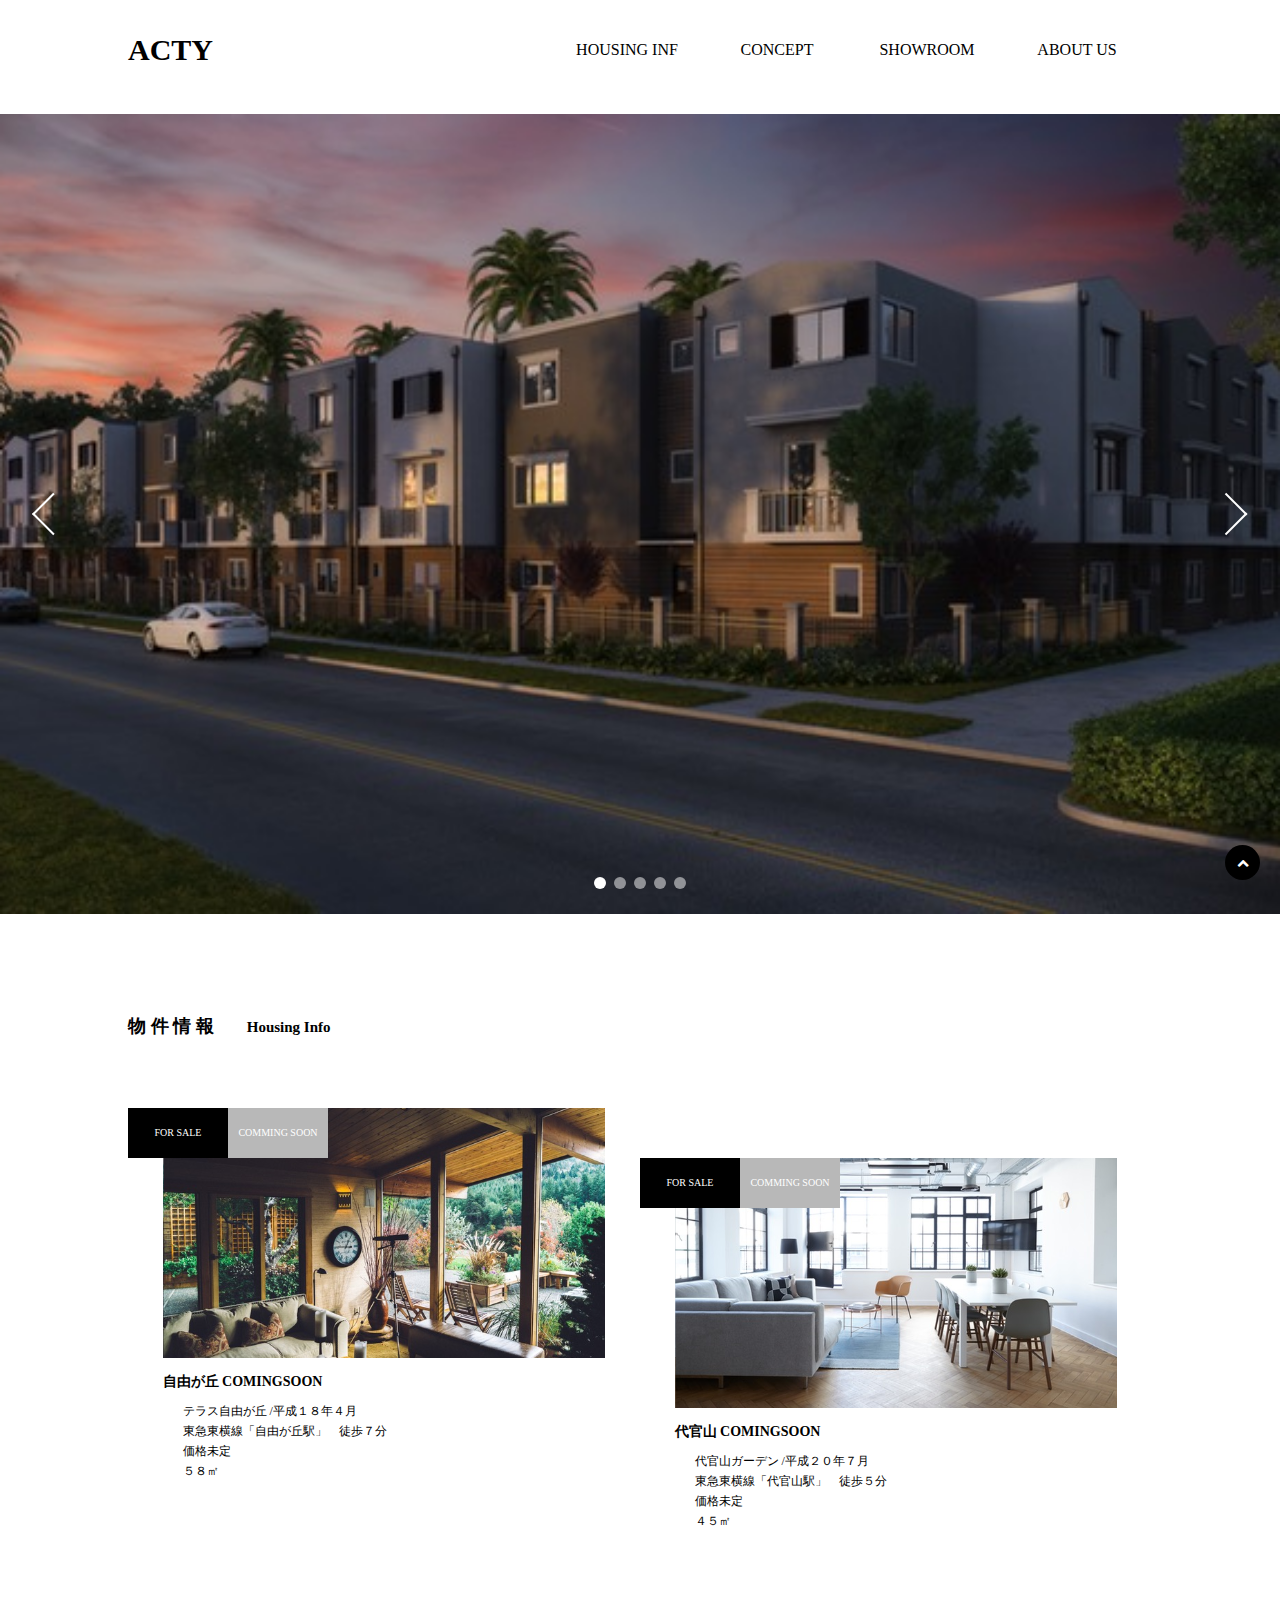
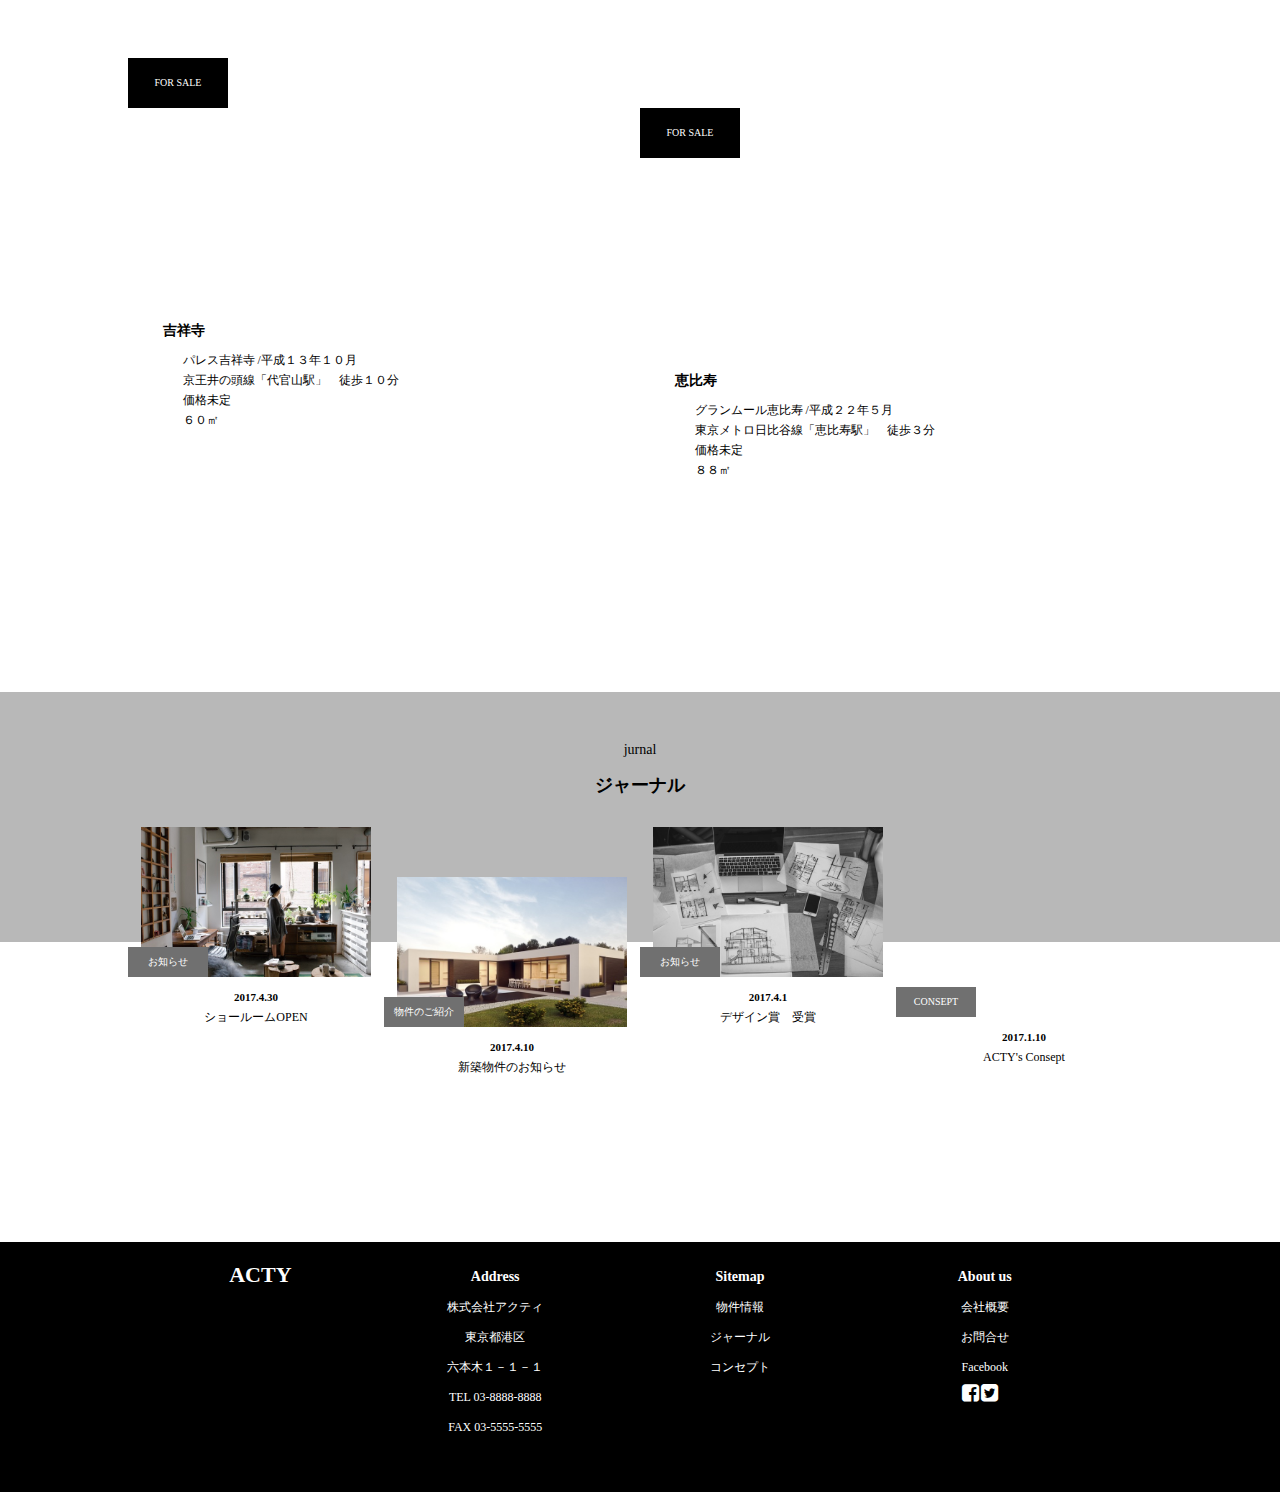
==== commit 47af30ac: "Fifth" ====
--- a/portfolio/index.html
+++ b/portfolio/index.html
@@ -33,10 +33,10 @@
    </div>
    <nav>
       <ul class="nav">
-        <li class="nav-list"><a href="#CONCEPT">CONCEPT</a></li>
         <li class="nav-list"><a href="#INF">HOUSING INF</a></li>
+        <li class="nav-list"><a href="#jl">CONCEPT</a></li>
         <li class="nav-list"><a href="#jl">SHOWROOM</a></li>
-        <li class="nav-list"><a href="#ABOUT US">ABOUT US</a></li>
+        <li class="nav-list"><a href="index2.html">ABOUT US</a></li>
       </ul>
     </nav>
     </div>
@@ -165,9 +165,9 @@
       <div class="jl-img pic8"></div>
        <div class="jl-text">
        <h6>2017.1.10</h6>
-       <p>ACTYの設計ポリシー</p>
+       <p>ACTY's Consept</p>
        </div>
-       <span class="news">設計ポリシー</span>
+       <span class="news">CONSEPT</span>
   </div>
  </div>
 </div>
@@ -199,8 +199,8 @@
   <h4>Sitemap</h4>
   <ul class="ul1">
     <li class="ft-list"><a href="#INF">物件情報</a></li>
-    <li>サービス紹介</li>
     <li class="ft-list"><a href="#jl">ジャーナル</a></li>
+    <li class="ft-list"><a href="#jl">コンセプト</a></li>
   </ul>
   </div>
 </div>
@@ -209,8 +209,7 @@
   <div class="ft-text3">
   <h4>About us</h4>
   <ul class="ul1">
-    <li>会社概要</li>
-    <li>採用情報</li>
+    <li class="ft-list"><a href="index2.html">会社概要</a></li>
     <li class="ft-list"><a href="index1.html">お問合せ</a></li>
     <li>Facebook</li>
     <i class="fa fa-facebook-square fa-2x" aria-hidden="true"></i>
--- a/portfolio/css/style.css
+++ b/portfolio/css/style.css
@@ -52,6 +52,14 @@
 .mv{
     width: 100%;
     height: 100vh;
+    background-size: cover;
+    background-position: center;
+    padding-top: 100px;    
+}
+
+.mv2{
+    width: 100%;
+    height: 80vh;
     background-size: cover;
     background-position: center;
     padding-top: 100px;    
@@ -336,12 +344,27 @@
     font-family: serif;
 }
 
+.company{
+	margin-top: 0;
+	width: 100%;
+    height: 150px;
+    background-color: #b8b8b8;
+    text-align: center;
+    font-family: serif;
+}
+
 .mail-title{
 	padding-bottom: 15px;
 	padding-top: 40px;
 	font-size: 1.4rem;
 }
 
+.mail-title2{
+	padding-bottom: 15px;
+	padding-top: 40px;
+	font-size: 1.4rem;
+}
+
 .section-title{
 	margin-bottom: 30px;
 	font-size: 1.8rem;
@@ -350,7 +373,7 @@
 .c-group{
    width: 100%;
    height: 250px;
-   margin-top: 50px;
+   margin-top: 70px;
    text-align: center;
  }
 
@@ -373,6 +396,13 @@
 }
 /*▲contact form▲*/
 
+#map{
+	margin: 20px auto 30px;
+	width: 600px;
+	height: 300px;
+	margin-bottom: 2px;
+}
+ 
 #pageTop {
   position: fixed;
   bottom: 20px;
@@ -405,6 +435,12 @@
     margin-top: 300px;
 }
 
+.footer-group2{
+	background-color: black;
+	width: 100%;
+    margin-top: 200px;
+}
+
 .footer{
 	float: left;
 	width: 20%;
@@ -467,4 +503,4 @@
 .fa-twitter-square{
 	padding-right: 10px;
 }
-/*▲footer▲*/+/*▲footer▲*/
--- a/portfolio/css/responsive.css
+++ b/portfolio/css/responsive.css
@@ -40,6 +40,11 @@
 /*▲header▲*/
 /*▼mainvisual▼*/
 .mv{
+	padding-top: 70px;
+	height: 60vh;	
+}
+
+.mv2{
 	padding-top: 70px;
 	height: 60vh;	
 }
@@ -114,11 +119,54 @@
 	display: none;
 }
 /*▲jurnal▲*/
+
+.company{
+	height: 100px;
+	width: 100%;
+}
+
+
+.mail-title2{
+	padding-bottom: 15px;
+	padding-top: 30px;
+	font-size: 1.0rem;
+}
+
+.section-title{
+	margin-bottom: 0px;
+	font-size: 1.4rem;
+}
+
+.c-group{
+   width: 100%;
+   height: 150px;
+   margin-top: 50px;
+   margin-bottom: 50px;
+   text-align: center;
+ }
+
+h2{
+	padding-top: 10px;
+	font-size: 1.2rem;
+}
+
+h4{
+	padding-top: 10px;
+	font-size: 1.0rem;
+}
+
+#map{
+display:none;
+}
 /*▼footer▼*/
 .footer-group{
 	margin-top: 200px;
 }
 
+.footer-group2{
+	margin-top: 100px;
+}
+
 .footer{
 	width: 	90%;
 }
@@ -148,3 +196,58 @@
 	display: none;
 }
 /*▲footer▲*/
+
+.contact-form{
+	padding-top: 50px;
+	width: 100%;
+    height: 150px;
+    background-color: #b8b8b8;
+    text-align: center;
+    font-family: serif;
+}
+
+.mail-title{
+	padding-bottom: 15px;
+	padding-top: 20px;
+	font-size: 1.0rem;
+}
+
+.section-title{
+	font-size: 1.2rem;
+}
+
+.c-group{
+   width: 100%;
+   height: 150px;
+   margin-top: 30px;
+   text-align: center;
+ }
+
+.mail{
+	padding-top: 10px;
+}
+
+h4{
+	padding-top: 20px;
+	font-size: 1.2rem;
+}
+
+h5{
+	padding-top: 10px;
+	font-size: 1.0rem;
+	padding-bottom: 30px;
+}
+
+input,textarea {
+  width: 80%;
+  margin-top: 10px;
+  margin-bottom: 10px;
+  padding: 5px;
+  font-size: 10px;
+  border: 1px solid #dee7ec;
+}
+
+.contact-submit {
+  background-color: #b8b8b8;
+  color: black;
+}